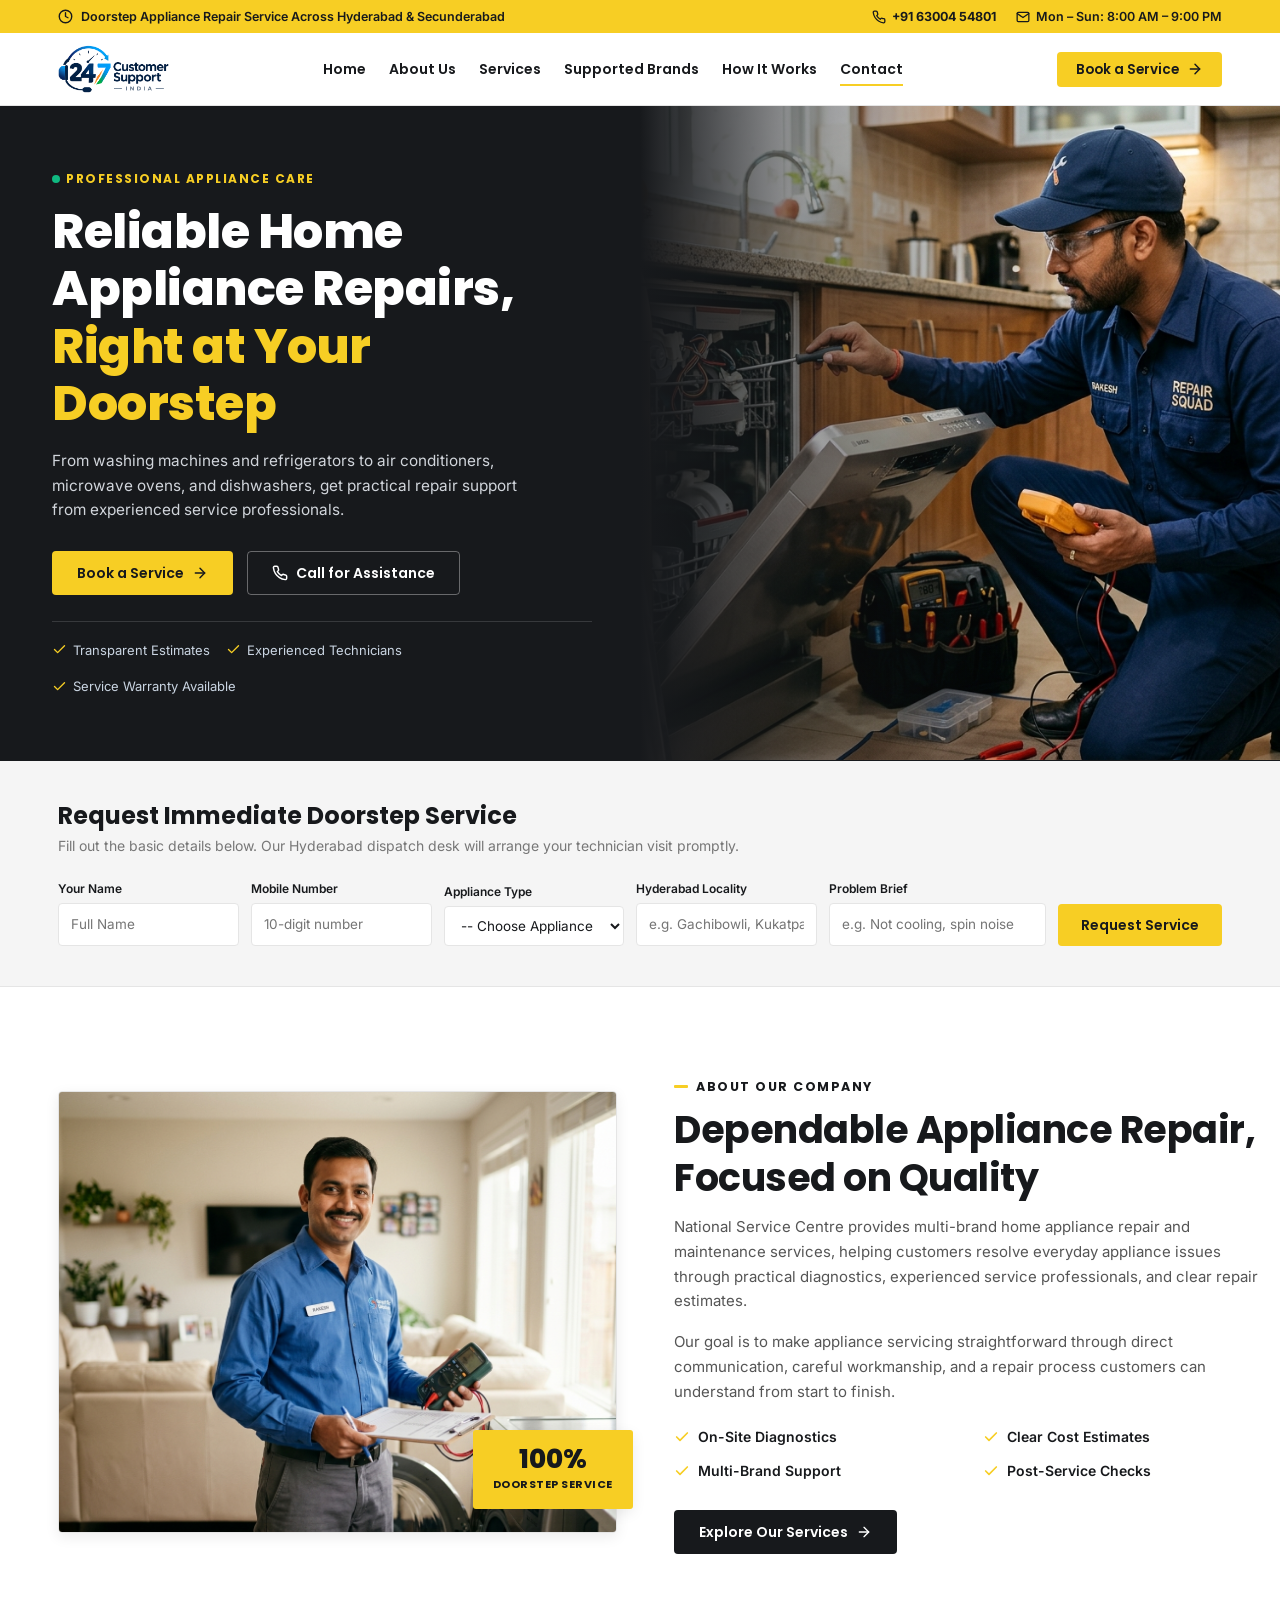
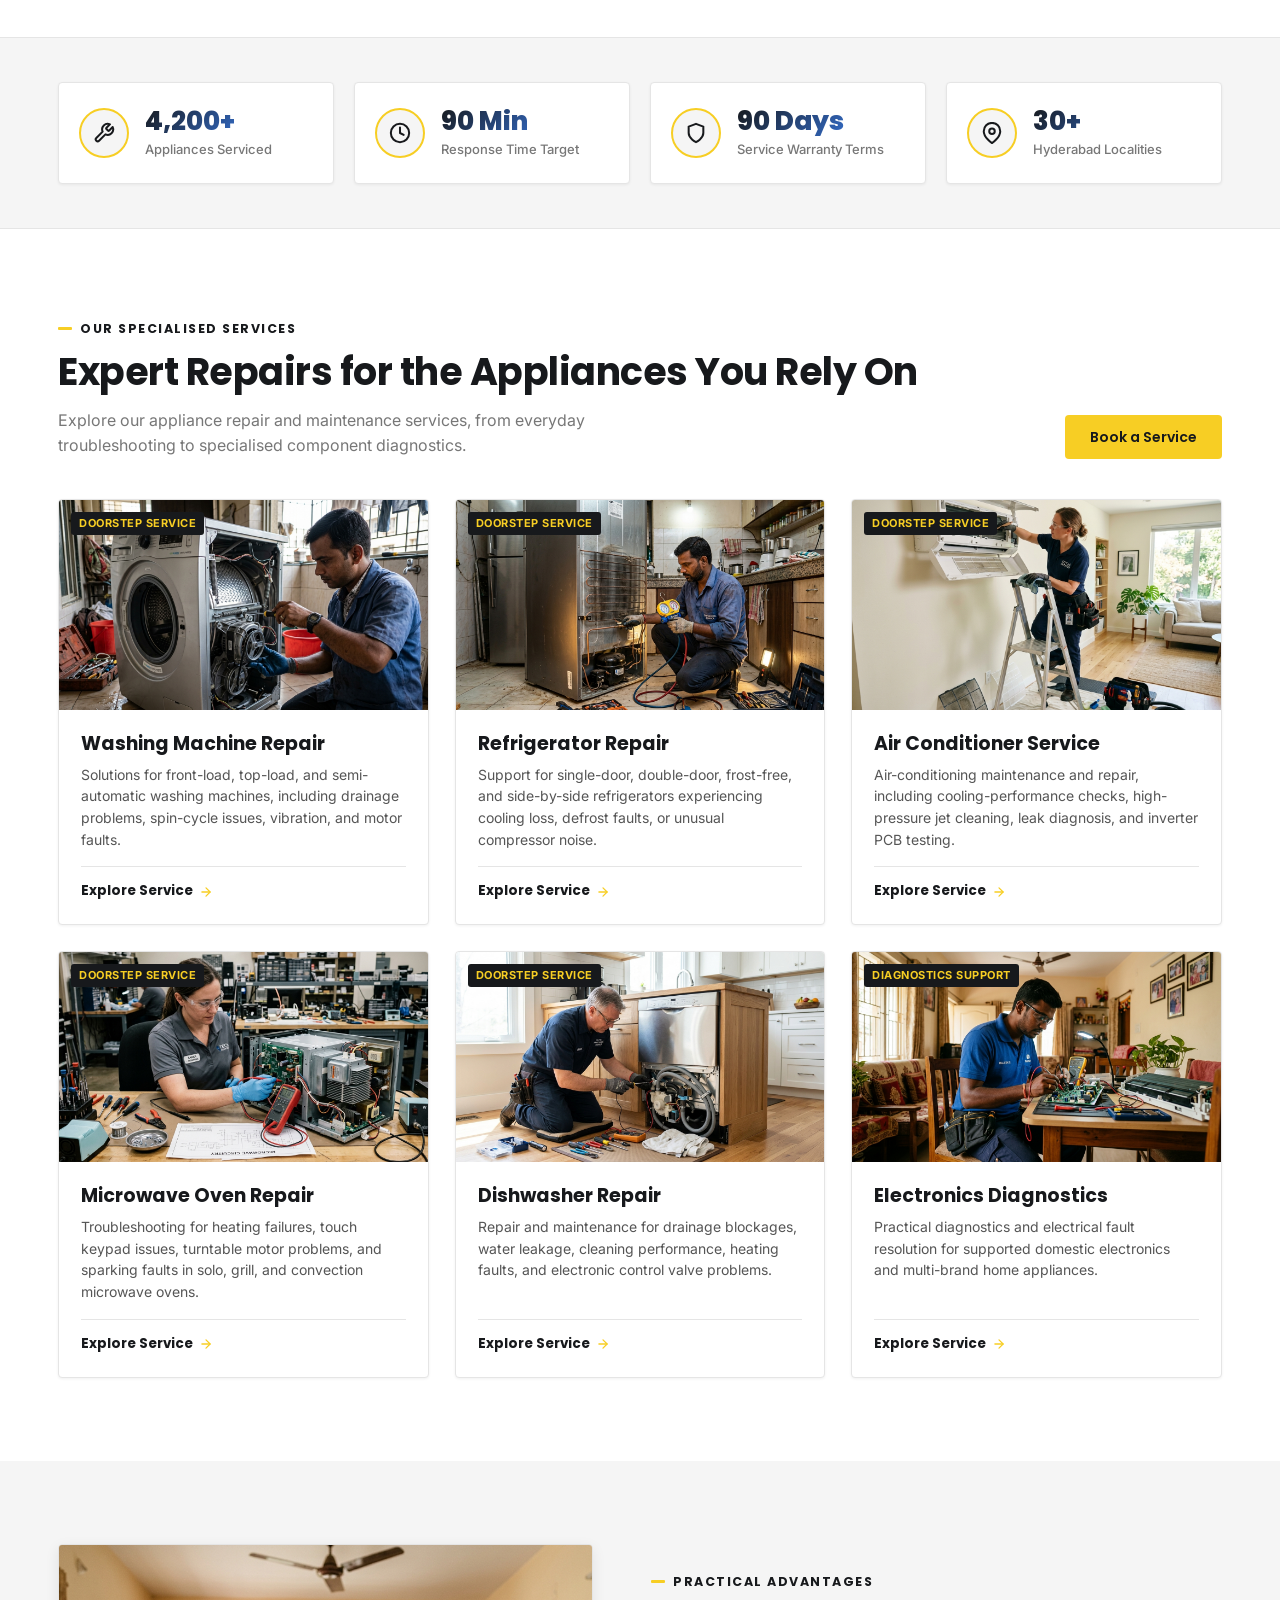
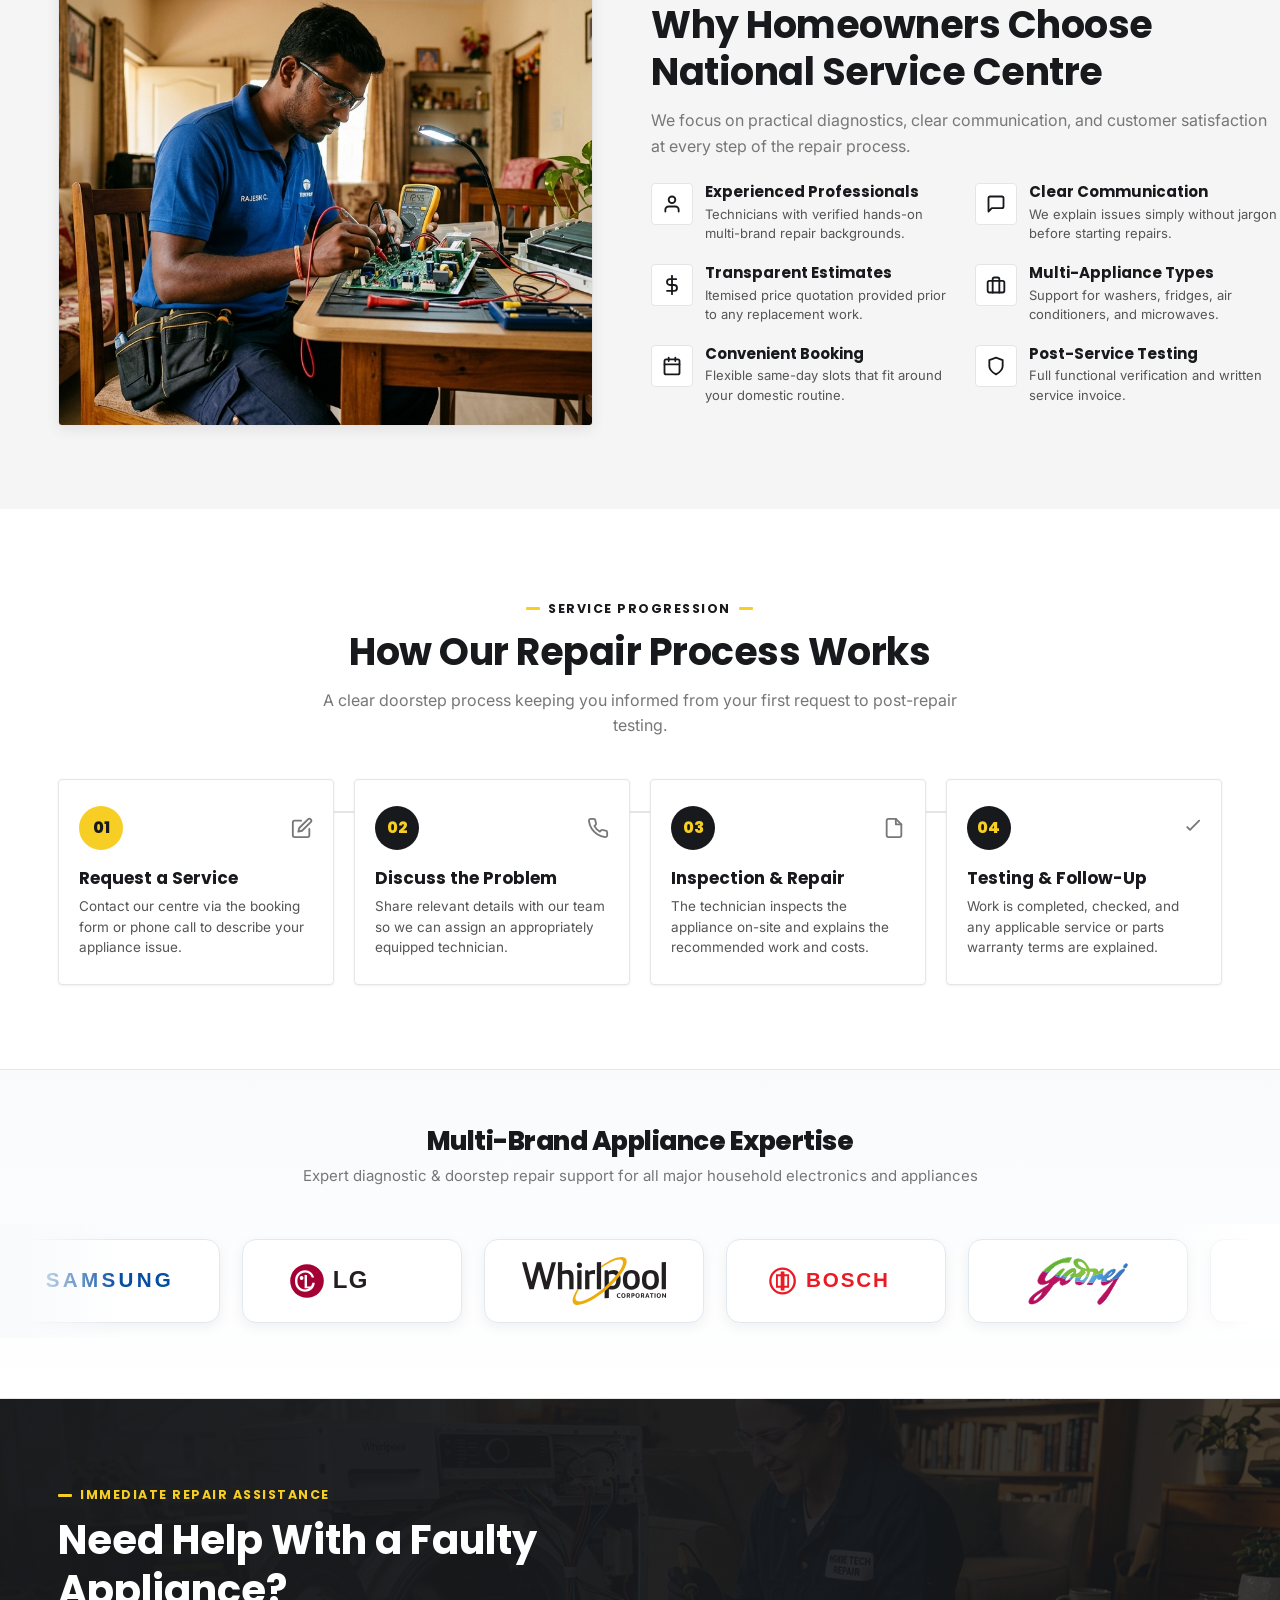
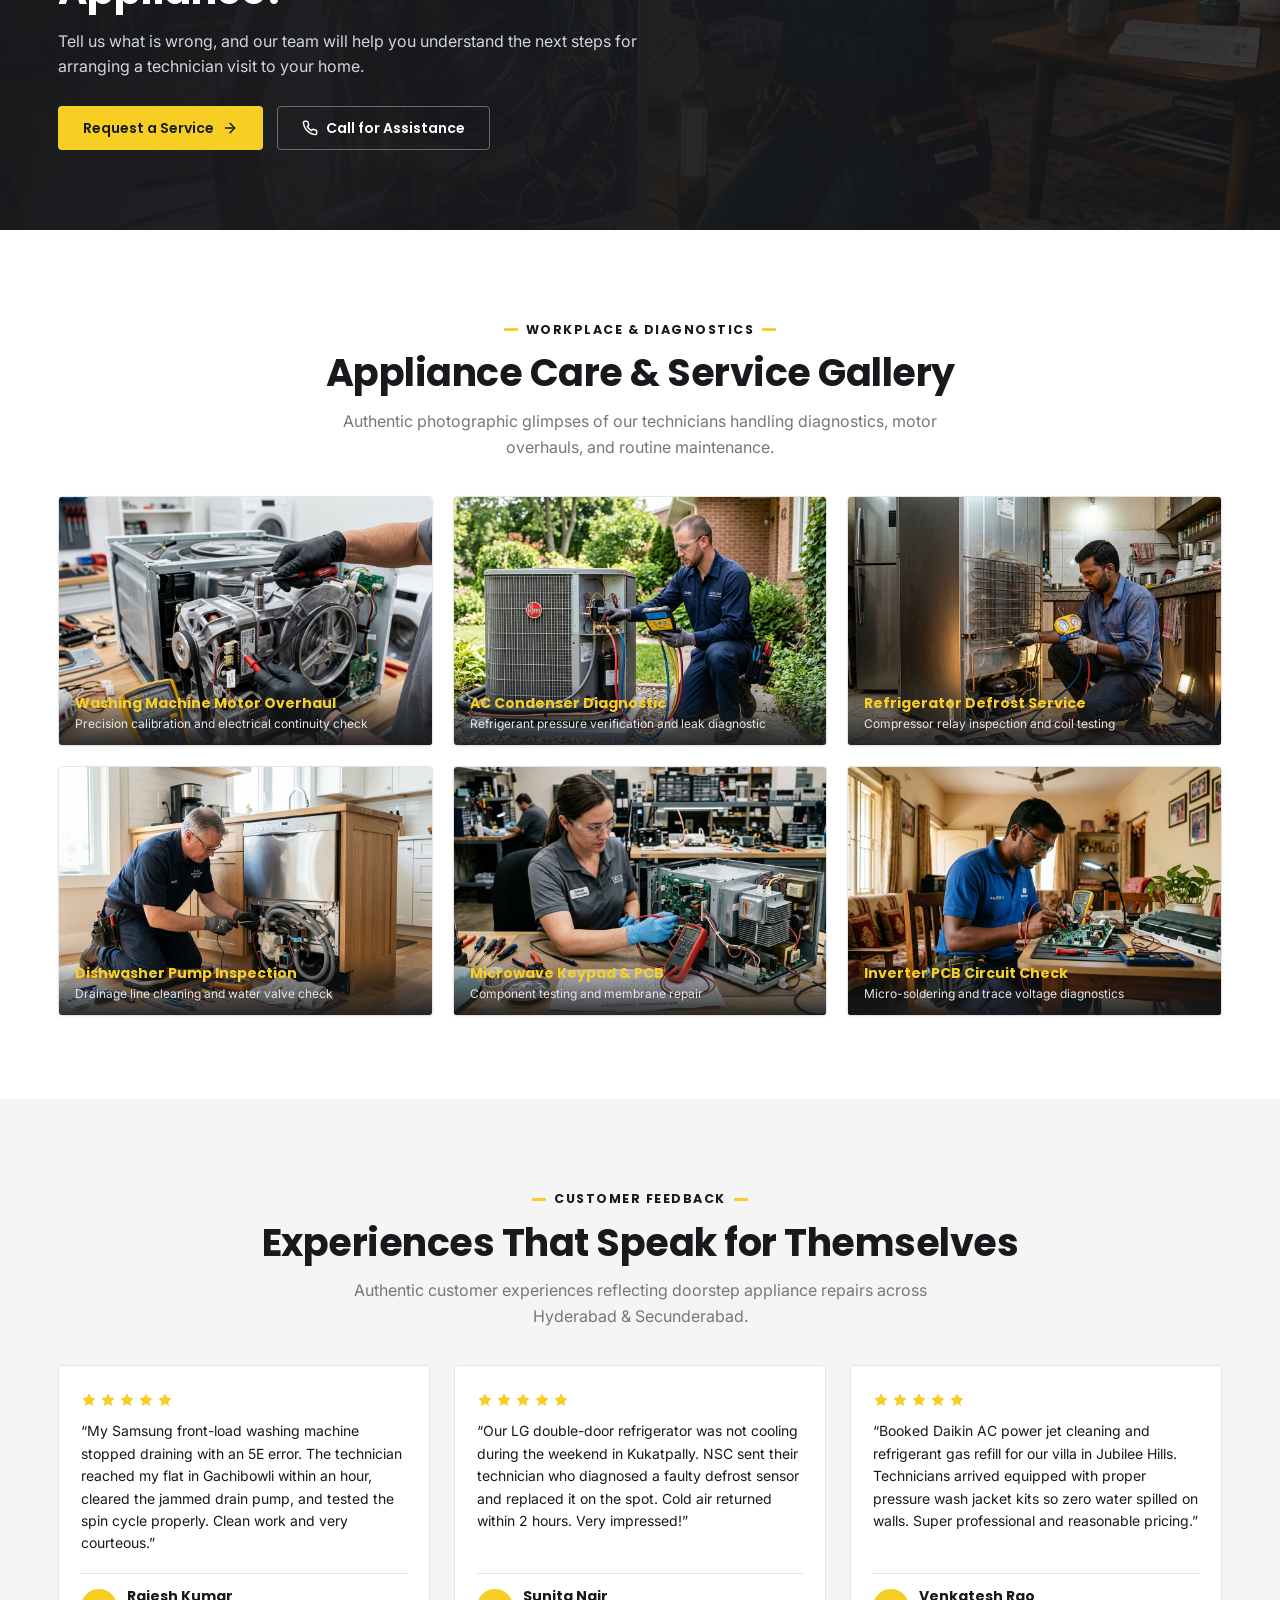
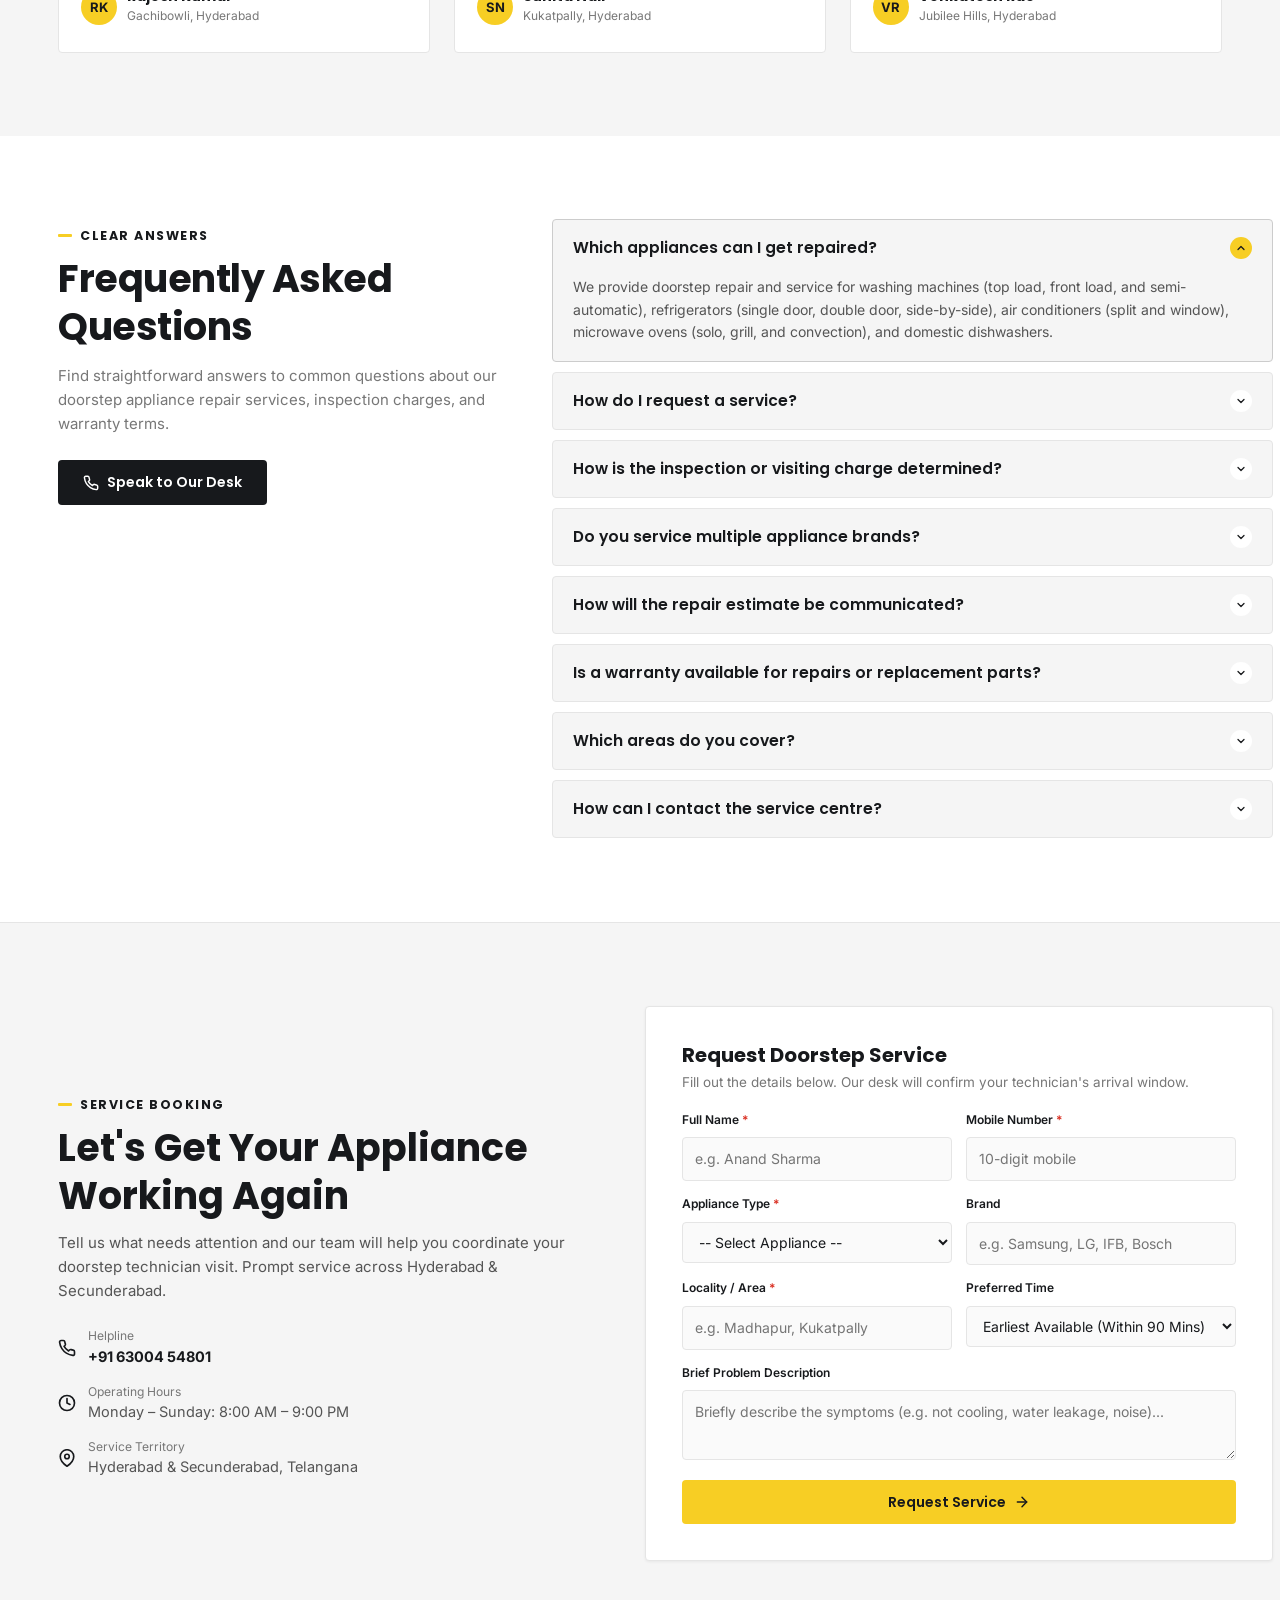
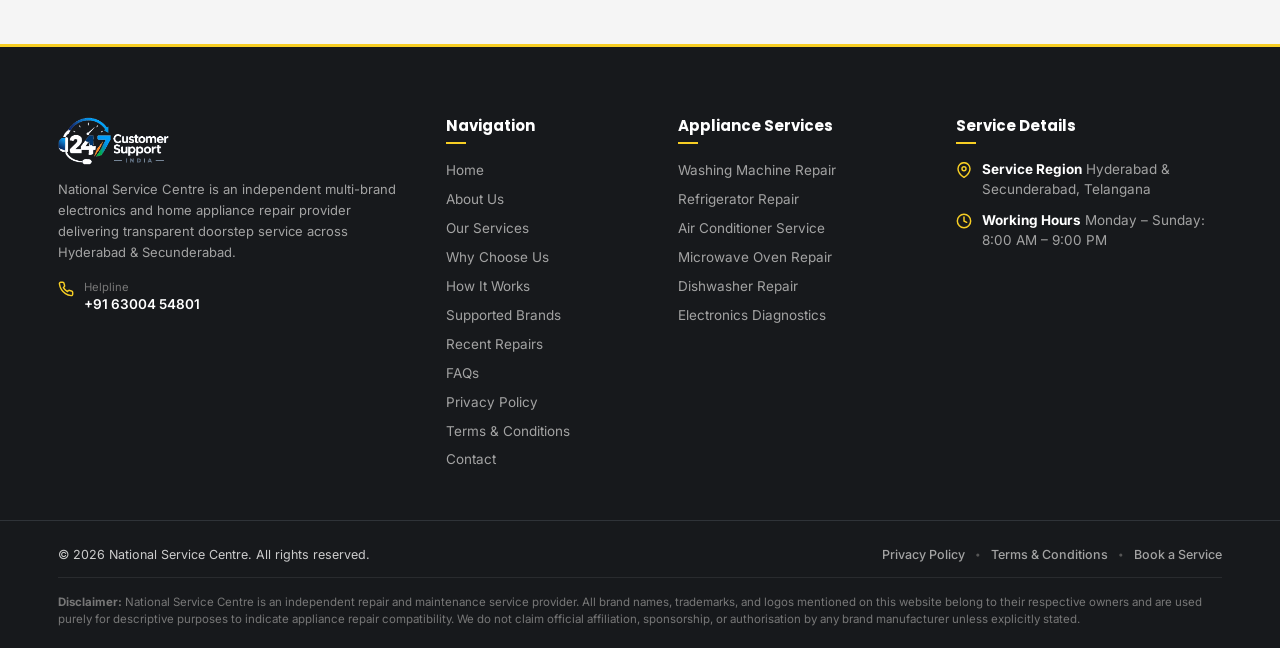
==== index.html @ 3698fc70 "first commit" ====
<!DOCTYPE html>
<html lang="en">

<head>
  <meta charset="UTF-8">
  <meta name="viewport" content="width=device-width, initial-scale=1.0">
  <title>National Service Centre | Multi-Brand Electronics & Appliance Repair Hyderabad</title>

  <!-- SEO Meta Tags -->
  <meta name="description"
    content="National Service Centre delivers dependable multi-brand home appliance repair across Hyderabad & Secunderabad. Expert doorstep service for washing machines, refrigerators, air conditioners, microwaves, and dishwashers.">
  <meta name="keywords"
    content="appliance repair Hyderabad, washing machine service, refrigerator repair, AC service, microwave repair, dishwasher repair, Secunderabad, National Service Centre">
  <meta name="robots" content="index, follow">

  <!-- Open Graph -->
  <meta property="og:type" content="website">
  <meta property="og:title" content="National Service Centre | Multi-Brand Electronics & Appliance Repair">
  <meta property="og:description"
    content="Fast, certified, and transparent home appliance repairs at your doorstep across Hyderabad & Secunderabad.">
  <meta property="og:image" content="assets/hero-appliance-technician.jpg">

  <!-- Google Fonts: Poppins (Headings/Nav) & Inter (Body/Forms) -->
  <link rel="preconnect" href="https://fonts.googleapis.com">
  <link rel="preconnect" href="https://fonts.gstatic.com" crossorigin>
  <link
    href="https://fonts.googleapis.com/css2?family=Inter:wght@400;500;600;700&family=Poppins:wght@500;600;700;800&display=swap"
    rel="stylesheet">

  <!-- Core Design System -->
  <link rel="stylesheet" href="style.css">
  <link rel="icon" type="image/png" href="assets/logo.png">
</head>

<body>

  <!-- Accessible Skip Link -->
  <a href="#booking" class="skip-link">Skip to Booking Form</a>

  <!-- =========================================================================
       SECTION 01 — SLIM YELLOW ANNOUNCEMENT BAR
       ========================================================================= -->
  <aside class="top-announcement-bar" aria-label="Business Announcement">
    <div class="container announcement-inner">
      <div class="announcement-left">
        <svg viewBox="0 0 24 24" fill="none" stroke="currentColor" stroke-width="2.2" stroke-linecap="round"
          stroke-linejoin="round" aria-hidden="true">
          <circle cx="12" cy="12" r="10"></circle>
          <polyline points="12 6 12 12 16 14"></polyline>
        </svg>
        <span>Doorstep Appliance Repair Service Across Hyderabad &amp; Secunderabad</span>
      </div>
      <div class="announcement-right">
        <div class="announcement-contact-item">
          <svg viewBox="0 0 24 24" fill="none" stroke="currentColor" stroke-width="2.2" stroke-linecap="round"
            stroke-linejoin="round" aria-hidden="true">
            <path
              d="M22 16.92v3a2 2 0 0 1-2.18 2 19.79 19.79 0 0 1-8.63-3.07 19.5 19.5 0 0 1-6-6 19.79 19.79 0 0 1-3.07-8.67A2 2 0 0 1 4.11 2h3a2 2 0 0 1 2 1.72 12.84 12.84 0 0 0 .7 2.81 2 2 0 0 1-.45 2.11L8.09 9.91a16 16 0 0 0 6 6l1.27-1.27a2 2 0 0 1 2.11-.45 12.84 12.84 0 0 0 2.81.7A2 2 0 0 1 22 16.92z">
            </path>
          </svg>
          <a href="tel:+916300454801">+91 63004 54801</a>
        </div>
        <div class="announcement-contact-item announcement-email">
          <svg viewBox="0 0 24 24" fill="none" stroke="currentColor" stroke-width="2.2" stroke-linecap="round"
            stroke-linejoin="round" aria-hidden="true">
            <path d="M4 4h16c1.1 0 2 .9 2 2v12c0 1.1-.9 2-2 2H4c-1.1 0-2-.9-2-2V6c0-1.1.9-2 2-2z"></path>
            <polyline points="22,6 12,13 2,6"></polyline>
          </svg>
          <span>Mon – Sun: 8:00 AM – 9:00 PM</span>
        </div>
      </div>
    </div>
  </aside>

  <!-- =========================================================================
       SECTION 02 — MAIN NAVIGATION HEADER
       ========================================================================= -->
  <header class="main-nav-header" id="mainNavHeader">
    <div class="container nav-container">
      <a href="#" class="brand-logo-link" aria-label="National Service Centre Home">
        <img src="assets/logo.png" alt="24/7 Customer Support India - National Service Centre" class="brand-logo-img"
          width="180" height="48">
      </a>

      <!-- Desktop Navigation Menu -->
      <nav class="nav-desktop-menu" aria-label="Main Navigation">
        <a href="#" class="nav-link active">Home</a>
        <a href="#about" class="nav-link">About Us</a>
        <a href="#services" class="nav-link">Services</a>
        <a href="#brands" class="nav-link">Supported Brands</a>
        <a href="#how-it-works" class="nav-link">How It Works</a>
        <a href="#contact" class="nav-link">Contact</a>
      </nav>

      <div class="nav-cta-wrap">
        <a href="#booking" class="btn btn-yellow btn-sm">
          <span>Book a Service</span>
          <svg viewBox="0 0 24 24" fill="none" stroke="currentColor" stroke-width="2.2" stroke-linecap="round"
            stroke-linejoin="round" aria-hidden="true">
            <line x1="5" y1="12" x2="19" y2="12"></line>
            <polyline points="12 5 19 12 12 19"></polyline>
          </svg>
        </a>

        <!-- Mobile Toggle Button -->
        <button class="mobile-toggle-btn" id="mobileToggleBtn" aria-label="Toggle Navigation Menu" aria-expanded="false"
          aria-controls="mobileDrawer">
          <span></span>
          <span></span>
          <span></span>
        </button>
      </div>
    </div>

    <!-- Mobile Drawer Menu -->
    <div class="mobile-drawer" id="mobileDrawer">
      <div class="mobile-drawer-links">
        <a href="#">Home</a>
        <a href="#about">About Us</a>
        <a href="#services">Services</a>
        <a href="#why-us">Why Choose Us</a>
        <a href="#how-it-works">How It Works</a>
        <a href="#brands">Supported Brands</a>
        <a href="#gallery">Recent Repairs</a>
        <a href="#testimonials">Reviews</a>
        <a href="#faq">FAQs</a>
        <a href="#contact">Contact</a>
      </div>
      <div class="mobile-drawer-contact">
        <a href="#booking" class="btn btn-yellow btn-block">Book a Service</a>
        <a href="tel:+916300454801" class="btn btn-charcoal btn-block">
          <svg viewBox="0 0 24 24" fill="none" stroke="currentColor" stroke-width="2.2" stroke-linecap="round"
            stroke-linejoin="round" aria-hidden="true">
            <path
              d="M22 16.92v3a2 2 0 0 1-2.18 2 19.79 19.79 0 0 1-8.63-3.07 19.5 19.5 0 0 1-6-6 19.79 19.79 0 0 1-3.07-8.67A2 2 0 0 1 4.11 2h3a2 2 0 0 1 2 1.72 12.84 12.84 0 0 0 .7 2.81 2 2 0 0 1-.45 2.11L8.09 9.91a16 16 0 0 0 6 6l1.27-1.27a2 2 0 0 1 2.11-.45 12.84 12.84 0 0 0 2.81.7A2 2 0 0 1 22 16.92z">
            </path>
          </svg>
          <span>Call +91 63004 54801</span>
        </a>
      </div>
    </div>
  </header>

  <main>
    <!-- =========================================================================
         SECTION 03 — HERO SECTION (AMPVEX ASYMMETRICAL CHARCOAL/IMAGE COMPOSITION)
         ========================================================================= -->
    <section class="ampvex-hero-section" aria-label="Hero Introduction">
      <div class="hero-full-wrap">
        <div class="hero-content-col reveal-from-left">
          <span class="hero-eyebrow badge-live-pulse">Professional Appliance Care</span>
          <h1 class="hero-headline">
            Reliable Home Appliance Repairs, <br>
            <span class="text-highlight-yellow">Right at Your Doorstep</span>
          </h1>
          <p class="hero-description">
            From washing machines and refrigerators to air conditioners, microwave ovens, and dishwashers, get practical
            repair support from experienced service professionals.
          </p>
          <div class="hero-actions">
            <a href="#booking" class="btn btn-yellow">
              <span>Book a Service</span>
              <svg viewBox="0 0 24 24" fill="none" stroke="currentColor" stroke-width="2.2" stroke-linecap="round"
                stroke-linejoin="round" aria-hidden="true">
                <line x1="5" y1="12" x2="19" y2="12"></line>
                <polyline points="12 5 19 12 12 19"></polyline>
              </svg>
            </a>
            <a href="tel:+916300454801" class="btn btn-outline-white">
              <svg viewBox="0 0 24 24" fill="none" stroke="currentColor" stroke-width="2.2" stroke-linecap="round"
                stroke-linejoin="round" aria-hidden="true">
                <path
                  d="M22 16.92v3a2 2 0 0 1-2.18 2 19.79 19.79 0 0 1-8.63-3.07 19.5 19.5 0 0 1-6-6 19.79 19.79 0 0 1-3.07-8.67A2 2 0 0 1 4.11 2h3a2 2 0 0 1 2 1.72 12.84 12.84 0 0 0 .7 2.81 2 2 0 0 1-.45 2.11L8.09 9.91a16 16 0 0 0 6 6l1.27-1.27a2 2 0 0 1 2.11-.45 12.84 12.84 0 0 0 2.81.7A2 2 0 0 1 22 16.92z">
                </path>
              </svg>
              <span>Call for Assistance</span>
            </a>
          </div>
          <div class="hero-trust-indicators">
            <div class="hero-trust-item">
              <svg viewBox="0 0 24 24" fill="none" stroke="currentColor" stroke-width="2.2" stroke-linecap="round"
                stroke-linejoin="round" aria-hidden="true">
                <polyline points="20 6 9 17 4 12"></polyline>
              </svg>
              <span>Transparent Estimates</span>
            </div>
            <div class="hero-trust-item">
              <svg viewBox="0 0 24 24" fill="none" stroke="currentColor" stroke-width="2.2" stroke-linecap="round"
                stroke-linejoin="round" aria-hidden="true">
                <polyline points="20 6 9 17 4 12"></polyline>
              </svg>
              <span>Experienced Technicians</span>
            </div>
            <div class="hero-trust-item">
              <svg viewBox="0 0 24 24" fill="none" stroke="currentColor" stroke-width="2.2" stroke-linecap="round"
                stroke-linejoin="round" aria-hidden="true">
                <polyline points="20 6 9 17 4 12"></polyline>
              </svg>
              <span>Service Warranty Available</span>
            </div>
          </div>
        </div>

        <div class="hero-image-col reveal-from-right">
          <img src="assets/hero-appliance-technician.jpg"
            alt="Technician inspecting home appliance with electronic multimeter and tools" width="800" height="500"
            fetchpriority="high">
        </div>
      </div>
    </section>

    <!-- =========================================================================
         SECTION 04 — IMMEDIATE SERVICE REQUEST SECTION (LIGHT-GREY FORM)
         ========================================================================= -->
    <section class="quick-request-section" aria-label="Quick Service Request">
      <div class="container">
        <div class="quick-request-header">
          <h2>Request Immediate Doorstep Service</h2>
          <p>Fill out the basic details below. Our Hyderabad dispatch desk will arrange your technician visit promptly.
          </p>
        </div>

        <form class="quick-request-form" id="quickEnquiryForm">
          <div class="form-group-compact">
            <label for="quickName">Your Name</label>
            <input type="text" id="quickName" class="form-control-compact" placeholder="Full Name" required>
          </div>

          <div class="form-group-compact">
            <label for="quickPhone">Mobile Number</label>
            <input type="tel" id="quickPhone" class="form-control-compact" placeholder="10-digit number" maxlength="10"
              required>
          </div>

          <div class="form-group-compact">
            <label for="quickAppliance">Appliance Type</label>
            <select id="quickAppliance" class="form-control-compact" required>
              <option value="">-- Choose Appliance --</option>
              <option value="Washing Machine">Washing Machine</option>
              <option value="Refrigerator">Refrigerator</option>
              <option value="Air Conditioner">Air Conditioner</option>
              <option value="Microwave Oven">Microwave Oven</option>
              <option value="Dishwasher">Dishwasher</option>
            </select>
          </div>

          <div class="form-group-compact">
            <label for="quickLocation">Hyderabad Locality</label>
            <input type="text" id="quickLocation" class="form-control-compact" placeholder="e.g. Gachibowli, Kukatpally"
              required>
          </div>

          <div class="form-group-compact">
            <label for="quickProblem">Problem Brief</label>
            <input type="text" id="quickProblem" class="form-control-compact"
              placeholder="e.g. Not cooling, spin noise">
          </div>

          <button type="submit" class="btn btn-yellow quick-submit-btn">
            <span>Request Service</span>
          </button>
        </form>
      </div>
    </section>

    <!-- =========================================================================
         SECTION 05 — ABOUT THE COMPANY (2-COLUMN IMAGE & CONTENT)
         ========================================================================= -->
    <section class="section-pad about-section" id="about" aria-labelledby="aboutHeading">
      <div class="container about-grid">
        <div class="about-image-col">
          <div class="about-img-frame">
            <img src="assets/about-technician.jpg"
              alt="National Service Centre technician with testing clipboard and equipment" width="600" height="440"
              loading="lazy">
          </div>
          <div class="about-experience-badge">
            <div class="about-badge-val">100%</div>
            <div class="about-badge-text">Doorstep Service</div>
          </div>
        </div>

        <div class="about-content-col">
          <span class="section-eyebrow">About Our Company</span>
          <h2 class="section-title" id="aboutHeading">Dependable Appliance Repair, Focused on Quality</h2>
          <p>
            National Service Centre provides multi-brand home appliance repair and maintenance services, helping
            customers resolve everyday appliance issues through practical diagnostics, experienced service
            professionals, and clear repair estimates.
          </p>
          <p>
            Our goal is to make appliance servicing straightforward through direct communication, careful workmanship,
            and a repair process customers can understand from start to finish.
          </p>

          <div class="about-benefits-list">
            <div class="about-benefit-item">
              <svg viewBox="0 0 24 24" fill="none" stroke="currentColor" stroke-width="2.5" stroke-linecap="round"
                stroke-linejoin="round" aria-hidden="true">
                <polyline points="20 6 9 17 4 12"></polyline>
              </svg>
              <span>On-Site Diagnostics</span>
            </div>
            <div class="about-benefit-item">
              <svg viewBox="0 0 24 24" fill="none" stroke="currentColor" stroke-width="2.5" stroke-linecap="round"
                stroke-linejoin="round" aria-hidden="true">
                <polyline points="20 6 9 17 4 12"></polyline>
              </svg>
              <span>Clear Cost Estimates</span>
            </div>
            <div class="about-benefit-item">
              <svg viewBox="0 0 24 24" fill="none" stroke="currentColor" stroke-width="2.5" stroke-linecap="round"
                stroke-linejoin="round" aria-hidden="true">
                <polyline points="20 6 9 17 4 12"></polyline>
              </svg>
              <span>Multi-Brand Support</span>
            </div>
            <div class="about-benefit-item">
              <svg viewBox="0 0 24 24" fill="none" stroke="currentColor" stroke-width="2.5" stroke-linecap="round"
                stroke-linejoin="round" aria-hidden="true">
                <polyline points="20 6 9 17 4 12"></polyline>
              </svg>
              <span>Post-Service Checks</span>
            </div>
          </div>

          <a href="#services" class="btn btn-charcoal">
            <span>Explore Our Services</span>
            <svg viewBox="0 0 24 24" fill="none" stroke="currentColor" stroke-width="2" stroke-linecap="round"
              stroke-linejoin="round" aria-hidden="true">
              <line x1="5" y1="12" x2="19" y2="12"></line>
              <polyline points="12 5 19 12 12 19"></polyline>
            </svg>
          </a>
        </div>
      </div>
    </section>

    <!-- =========================================================================
         SECTION 06 — TRUST STATISTICS STRIP (AMPVEX 4-CARD LAYOUT)
         ========================================================================= -->
    <section class="stats-section" aria-label="Trust Statistics">
      <div class="container">
        <div class="stats-grid reveal-stagger">
          <div class="stat-card">
            <div class="stat-icon-wrap">
              <svg viewBox="0 0 24 24" fill="none" stroke="currentColor" stroke-width="2.2" stroke-linecap="round"
                stroke-linejoin="round" aria-hidden="true">
                <path
                  d="M14.7 6.3a1 1 0 0 0 0 1.4l1.6 1.6a1 1 0 0 0 1.4 0l3.77-3.77a6 6 0 0 1-7.94 7.94l-6.91 6.91a2.12 2.12 0 0 1-3-3l6.91-6.91a6 6 0 0 1 7.94-7.94l-3.76 3.76z">
                </path>
              </svg>
            </div>
            <div class="stat-info-wrap">
              <span class="stat-number">4,200+</span>
              <span class="stat-label">Appliances Serviced</span>
            </div>
          </div>

          <div class="stat-card">
            <div class="stat-icon-wrap">
              <svg viewBox="0 0 24 24" fill="none" stroke="currentColor" stroke-width="2.2" stroke-linecap="round"
                stroke-linejoin="round" aria-hidden="true">
                <circle cx="12" cy="12" r="10"></circle>
                <polyline points="12 6 12 12 16 14"></polyline>
              </svg>
            </div>
            <div class="stat-info-wrap">
              <span class="stat-number">90 Min</span>
              <span class="stat-label">Response Time Target</span>
            </div>
          </div>

          <div class="stat-card">
            <div class="stat-icon-wrap">
              <svg viewBox="0 0 24 24" fill="none" stroke="currentColor" stroke-width="2.2" stroke-linecap="round"
                stroke-linejoin="round" aria-hidden="true">
                <path d="M12 22s8-4 8-10V5l-8-3-8 3v7c0 6 8 10 8 10z"></path>
              </svg>
            </div>
            <div class="stat-info-wrap">
              <span class="stat-number">90 Days</span>
              <span class="stat-label">Service Warranty Terms</span>
            </div>
          </div>

          <div class="stat-card">
            <div class="stat-icon-wrap">
              <svg viewBox="0 0 24 24" fill="none" stroke="currentColor" stroke-width="2.2" stroke-linecap="round"
                stroke-linejoin="round" aria-hidden="true">
                <path d="M21 10c0 7-9 13-9 13s-9-6-9-13a9 9 0 0 1 18 0z"></path>
                <circle cx="12" cy="10" r="3"></circle>
              </svg>
            </div>
            <div class="stat-info-wrap">
              <span class="stat-number">30+</span>
              <span class="stat-label">Hyderabad Localities</span>
            </div>
          </div>
        </div>
      </div>
    </section>

    <!-- =========================================================================
         SECTION 07 — OUR SERVICES (PRIMARY 3-COLUMN APPLIANCE GRID)
         ========================================================================= -->
    <section class="section-pad services-section" id="services" aria-labelledby="servicesHeading">
      <div class="container">
        <div class="services-top-bar">
          <div>
            <span class="section-eyebrow">Our Specialised Services</span>
            <h2 class="section-title" id="servicesHeading">Expert Repairs for the Appliances You Rely On</h2>
            <p class="section-subtitle">
              Explore our appliance repair and maintenance services, from everyday troubleshooting to specialised
              component diagnostics.
            </p>
          </div>
          <div>
            <a href="#booking" class="btn btn-yellow">Book a Service</a>
          </div>
        </div>

        <div class="services-grid reveal-stagger">
          <!-- Service 1: Washing Machine -->
          <article class="service-card">
            <div class="service-card-media">
              <img src="assets/washing-machine-repair.jpg"
                alt="Technician repairing front load washing machine motor drum" width="400" height="210"
                loading="lazy">
              <span class="service-card-tag">Doorstep Service</span>
            </div>
            <div class="service-card-body">
              <h3 class="service-card-title">Washing Machine Repair</h3>
              <p class="service-card-desc">
                Solutions for front-load, top-load, and semi-automatic washing machines, including drainage problems,
                spin-cycle issues, vibration, and motor faults.
              </p>
              <div class="service-card-footer">
                <a href="#booking" class="service-action-link" data-appliance="Washing Machine">
                  <span>Explore Service</span>
                  <svg viewBox="0 0 24 24" fill="none" stroke="currentColor" stroke-width="2.2" stroke-linecap="round"
                    stroke-linejoin="round" aria-hidden="true">
                    <line x1="5" y1="12" x2="19" y2="12"></line>
                    <polyline points="12 5 19 12 12 19"></polyline>
                  </svg>
                </a>
              </div>
            </div>
          </article>

          <!-- Service 2: Refrigerator -->
          <article class="service-card">
            <div class="service-card-media">
              <img src="assets/refrigerator-repair.jpg"
                alt="Technician diagnosing refrigerator compressor and gas lines" width="400" height="210"
                loading="lazy">
              <span class="service-card-tag">Doorstep Service</span>
            </div>
            <div class="service-card-body">
              <h3 class="service-card-title">Refrigerator Repair</h3>
              <p class="service-card-desc">
                Support for single-door, double-door, frost-free, and side-by-side refrigerators experiencing cooling
                loss, defrost faults, or unusual compressor noise.
              </p>
              <div class="service-card-footer">
                <a href="#booking" class="service-action-link" data-appliance="Refrigerator">
                  <span>Explore Service</span>
                  <svg viewBox="0 0 24 24" fill="none" stroke="currentColor" stroke-width="2.2" stroke-linecap="round"
                    stroke-linejoin="round" aria-hidden="true">
                    <line x1="5" y1="12" x2="19" y2="12"></line>
                    <polyline points="12 5 19 12 12 19"></polyline>
                  </svg>
                </a>
              </div>
            </div>
          </article>

          <!-- Service 3: Air Conditioner -->
          <article class="service-card">
            <div class="service-card-media">
              <img src="assets/about-ac-repair.jpg" alt="Air conditioner servicing and deep jet cleaning" width="400"
                height="210" loading="lazy">
              <span class="service-card-tag">Doorstep Service</span>
            </div>
            <div class="service-card-body">
              <h3 class="service-card-title">Air Conditioner Service</h3>
              <p class="service-card-desc">
                Air-conditioning maintenance and repair, including cooling-performance checks, high-pressure jet
                cleaning, leak diagnosis, and inverter PCB testing.
              </p>
              <div class="service-card-footer">
                <a href="#booking" class="service-action-link" data-appliance="Air Conditioner">
                  <span>Explore Service</span>
                  <svg viewBox="0 0 24 24" fill="none" stroke="currentColor" stroke-width="2.2" stroke-linecap="round"
                    stroke-linejoin="round" aria-hidden="true">
                    <line x1="5" y1="12" x2="19" y2="12"></line>
                    <polyline points="12 5 19 12 12 19"></polyline>
                  </svg>
                </a>
              </div>
            </div>
          </article>

          <!-- Service 4: Microwave Oven -->
          <article class="service-card">
            <div class="service-card-media">
              <img src="assets/microwave-repair.jpg" alt="Technician troubleshooting microwave magnetron and circuit"
                width="400" height="210" loading="lazy">
              <span class="service-card-tag">Doorstep Service</span>
            </div>
            <div class="service-card-body">
              <h3 class="service-card-title">Microwave Oven Repair</h3>
              <p class="service-card-desc">
                Troubleshooting for heating failures, touch keypad issues, turntable motor problems, and sparking faults
                in solo, grill, and convection microwave ovens.
              </p>
              <div class="service-card-footer">
                <a href="#booking" class="service-action-link" data-appliance="Microwave Oven">
                  <span>Explore Service</span>
                  <svg viewBox="0 0 24 24" fill="none" stroke="currentColor" stroke-width="2.2" stroke-linecap="round"
                    stroke-linejoin="round" aria-hidden="true">
                    <line x1="5" y1="12" x2="19" y2="12"></line>
                    <polyline points="12 5 19 12 12 19"></polyline>
                  </svg>
                </a>
              </div>
            </div>
          </article>

          <!-- Service 5: Dishwasher -->
          <article class="service-card">
            <div class="service-card-media">
              <img src="assets/dishwasher-repair.jpg" alt="Technician fixing dishwasher pump and drainage lines"
                width="400" height="210" loading="lazy">
              <span class="service-card-tag">Doorstep Service</span>
            </div>
            <div class="service-card-body">
              <h3 class="service-card-title">Dishwasher Repair</h3>
              <p class="service-card-desc">
                Repair and maintenance for drainage blockages, water leakage, cleaning performance, heating faults, and
                electronic control valve problems.
              </p>
              <div class="service-card-footer">
                <a href="#booking" class="service-action-link" data-appliance="Dishwasher">
                  <span>Explore Service</span>
                  <svg viewBox="0 0 24 24" fill="none" stroke="currentColor" stroke-width="2.2" stroke-linecap="round"
                    stroke-linejoin="round" aria-hidden="true">
                    <line x1="5" y1="12" x2="19" y2="12"></line>
                    <polyline points="12 5 19 12 12 19"></polyline>
                  </svg>
                </a>
              </div>
            </div>
          </article>

          <!-- Service 6: Electronics & Appliance Diagnostics -->
          <article class="service-card">
            <div class="service-card-media">
              <img src="assets/service-technician-diagnostics.jpg"
                alt="Technician diagnosing circuit board with precision digital meter" width="400" height="210"
                loading="lazy">
              <span class="service-card-tag">Diagnostics Support</span>
            </div>
            <div class="service-card-body">
              <h3 class="service-card-title">Electronics Diagnostics</h3>
              <p class="service-card-desc">
                Practical diagnostics and electrical fault resolution for supported domestic electronics and multi-brand
                home appliances.
              </p>
              <div class="service-card-footer">
                <a href="#booking" class="service-action-link" data-appliance="Other Supported Appliance">
                  <span>Explore Service</span>
                  <svg viewBox="0 0 24 24" fill="none" stroke="currentColor" stroke-width="2.2" stroke-linecap="round"
                    stroke-linejoin="round" aria-hidden="true">
                    <line x1="5" y1="12" x2="19" y2="12"></line>
                    <polyline points="12 5 19 12 12 19"></polyline>
                  </svg>
                </a>
              </div>
            </div>
          </article>
        </div>
      </div>
    </section>

    <!-- =========================================================================
         SECTION 08 — WHY CHOOSE US (SPLIT PHOTOGRAPHIC & FEATURE LIST)
         ========================================================================= -->
    <section class="section-pad why-section" id="why-us" aria-labelledby="whyHeading">
      <div class="container why-grid">
        <div class="why-image-col">
          <img src="assets/service-technician-diagnostics.jpg" alt="Experienced technician checking electronics board"
            width="600" height="480" loading="lazy">
        </div>

        <div class="why-content-col">
          <span class="section-eyebrow">Practical Advantages</span>
          <h2 class="section-title" id="whyHeading">Why Homeowners Choose National Service Centre</h2>
          <p class="section-subtitle">
            We focus on practical diagnostics, clear communication, and customer satisfaction at every step of the
            repair process.
          </p>

          <div class="why-features-grid">
            <div class="why-feature-item">
              <div class="why-icon-box">
                <svg viewBox="0 0 24 24" fill="none" stroke="currentColor" stroke-width="2.2" stroke-linecap="round"
                  stroke-linejoin="round" aria-hidden="true">
                  <path d="M20 21v-2a4 4 0 0 0-4-4H8a4 4 0 0 0-4 4v2"></path>
                  <circle cx="12" cy="7" r="4"></circle>
                </svg>
              </div>
              <div class="why-feature-info">
                <h4>Experienced Professionals</h4>
                <p>Technicians with verified hands-on multi-brand repair backgrounds.</p>
              </div>
            </div>

            <div class="why-feature-item">
              <div class="why-icon-box">
                <svg viewBox="0 0 24 24" fill="none" stroke="currentColor" stroke-width="2.2" stroke-linecap="round"
                  stroke-linejoin="round" aria-hidden="true">
                  <path d="M21 15a2 2 0 0 1-2 2H7l-4 4V5a2 2 0 0 1 2-2h14a2 2 0 0 1 2 2z"></path>
                </svg>
              </div>
              <div class="why-feature-info">
                <h4>Clear Communication</h4>
                <p>We explain issues simply without jargon before starting repairs.</p>
              </div>
            </div>

            <div class="why-feature-item">
              <div class="why-icon-box">
                <svg viewBox="0 0 24 24" fill="none" stroke="currentColor" stroke-width="2.2" stroke-linecap="round"
                  stroke-linejoin="round" aria-hidden="true">
                  <line x1="12" y1="1" x2="12" y2="23"></line>
                  <path d="M17 5H9.5a3.5 3.5 0 0 0 0 7h5a3.5 3.5 0 0 1 0 7H6"></path>
                </svg>
              </div>
              <div class="why-feature-info">
                <h4>Transparent Estimates</h4>
                <p>Itemised price quotation provided prior to any replacement work.</p>
              </div>
            </div>

            <div class="why-feature-item">
              <div class="why-icon-box">
                <svg viewBox="0 0 24 24" fill="none" stroke="currentColor" stroke-width="2.2" stroke-linecap="round"
                  stroke-linejoin="round" aria-hidden="true">
                  <rect x="2" y="7" width="20" height="14" rx="2" ry="2"></rect>
                  <path d="M16 21V5a2 2 0 0 0-2-2h-4a2 2 0 0 0-2 2v16"></path>
                </svg>
              </div>
              <div class="why-feature-info">
                <h4>Multi-Appliance Types</h4>
                <p>Support for washers, fridges, air conditioners, and microwaves.</p>
              </div>
            </div>

            <div class="why-feature-item">
              <div class="why-icon-box">
                <svg viewBox="0 0 24 24" fill="none" stroke="currentColor" stroke-width="2.2" stroke-linecap="round"
                  stroke-linejoin="round" aria-hidden="true">
                  <rect x="3" y="4" width="18" height="18" rx="2" ry="2"></rect>
                  <line x1="16" y1="2" x2="16" y2="6"></line>
                  <line x1="8" y1="2" x2="8" y2="6"></line>
                  <line x1="3" y1="10" x2="21" y2="10"></line>
                </svg>
              </div>
              <div class="why-feature-info">
                <h4>Convenient Booking</h4>
                <p>Flexible same-day slots that fit around your domestic routine.</p>
              </div>
            </div>

            <div class="why-feature-item">
              <div class="why-icon-box">
                <svg viewBox="0 0 24 24" fill="none" stroke="currentColor" stroke-width="2.2" stroke-linecap="round"
                  stroke-linejoin="round" aria-hidden="true">
                  <path d="M12 22s8-4 8-10V5l-8-3-8 3v7c0 6 8 10 8 10z"></path>
                </svg>
              </div>
              <div class="why-feature-info">
                <h4>Post-Service Testing</h4>
                <p>Full functional verification and written service invoice.</p>
              </div>
            </div>
          </div>
        </div>
      </div>
    </section>

    <!-- =========================================================================
         SECTION 09 — SERVICE PROCESS (HORIZONTAL 4-STEP PROGRESSION)
         ========================================================================= -->
    <section class="section-pad process-section" id="how-it-works" aria-labelledby="processHeading">
      <div class="container">
        <div class="text-center process-header reveal-on-scroll">
          <span class="section-eyebrow">Service Progression</span>
          <h2 class="section-title" id="processHeading">How Our Repair Process Works</h2>
          <p class="section-subtitle">
            A clear doorstep process keeping you informed from your first request to post-repair testing.
          </p>
        </div>

        <div class="process-grid reveal-stagger">
          <div class="process-step-card">
            <div class="process-step-top">
              <div class="process-step-num">01</div>
              <div class="process-step-icon">
                <svg viewBox="0 0 24 24" fill="none" stroke="currentColor" stroke-width="2" stroke-linecap="round"
                  stroke-linejoin="round" aria-hidden="true">
                  <path d="M11 4H4a2 2 0 0 0-2 2v14a2 2 0 0 0 2 2h14a2 2 0 0 0 2-2v-7"></path>
                  <path d="M18.5 2.5a2.121 2.121 0 0 1 3 3L12 15l-4 1 1-4 9.5-9.5z"></path>
                </svg>
              </div>
            </div>
            <h3>Request a Service</h3>
            <p>Contact our centre via the booking form or phone call to describe your appliance issue.</p>
          </div>

          <div class="process-step-card">
            <div class="process-step-top">
              <div class="process-step-num">02</div>
              <div class="process-step-icon">
                <svg viewBox="0 0 24 24" fill="none" stroke="currentColor" stroke-width="2" stroke-linecap="round"
                  stroke-linejoin="round" aria-hidden="true">
                  <path
                    d="M22 16.92v3a2 2 0 0 1-2.18 2 19.79 19.79 0 0 1-8.63-3.07 19.5 19.5 0 0 1-6-6 19.79 19.79 0 0 1-3.07-8.67A2 2 0 0 1 4.11 2h3a2 2 0 0 1 2 1.72 12.84 12.84 0 0 0 .7 2.81 2 2 0 0 1-.45 2.11L8.09 9.91a16 16 0 0 0 6 6l1.27-1.27a2 2 0 0 1 2.11-.45 12.84 12.84 0 0 0 2.81.7A2 2 0 0 1 22 16.92z">
                  </path>
                </svg>
              </div>
            </div>
            <h3>Discuss the Problem</h3>
            <p>Share relevant details with our team so we can assign an appropriately equipped technician.</p>
          </div>

          <div class="process-step-card">
            <div class="process-step-top">
              <div class="process-step-num">03</div>
              <div class="process-step-icon">
                <svg viewBox="0 0 24 24" fill="none" stroke="currentColor" stroke-width="2" stroke-linecap="round"
                  stroke-linejoin="round" aria-hidden="true">
                  <path d="M14 2H6a2 2 0 0 0-2 2v16a2 2 0 0 0 2 2h12a2 2 0 0 0 2-2V8z"></path>
                  <polyline points="14 2 14 8 20 8"></polyline>
                </svg>
              </div>
            </div>
            <h3>Inspection &amp; Repair</h3>
            <p>The technician inspects the appliance on-site and explains the recommended work and costs.</p>
          </div>

          <div class="process-step-card">
            <div class="process-step-top">
              <div class="process-step-num">04</div>
              <div class="process-step-icon">
                <svg viewBox="0 0 24 24" fill="none" stroke="currentColor" stroke-width="2" stroke-linecap="round"
                  stroke-linejoin="round" aria-hidden="true">
                  <polyline points="22 11.08V12a10 10 0 1 1-5.93-9.14"></polyline>
                  <polyline points="22 4 12 14.01 9 11.01"></polyline>
                </svg>
              </div>
            </div>
            <h3>Testing &amp; Follow-Up</h3>
            <p>Work is completed, checked, and any applicable service or parts warranty terms are explained.</p>
          </div>
        </div>
      </div>
    </section>

    <!-- =========================================================================
         SECTION 10 — SUPPORTED BRANDS SECTION
         ========================================================================= -->
    <section class="brands-section" id="brands" aria-labelledby="brandsHeading">
      <div class="container">
        <div class="brands-header">

          <h3 id="brandsHeading">Multi-Brand Appliance Expertise</h3>
          <p>Expert diagnostic &amp; doorstep repair support for all major household electronics and appliances</p>
        </div>
      </div>

      <!-- Infinite Left-to-Right Rotating Brand Marquee Carousel -->
      <div class="brands-marquee-wrap" aria-label="Brand Partners Carousel">
        <div class="marquee-fade marquee-fade-left" aria-hidden="true"></div>
        <div class="marquee-fade marquee-fade-right" aria-hidden="true"></div>
        <div class="marquee-track" id="brandsMarqueeTrack">
          <!-- First Set of Logos -->
          <div class="marquee-slide" aria-hidden="false">
            <div class="brand-card" title="Samsung Appliance Care">
              <img src="assets/brands/samsung.svg" alt="Samsung Appliances" class="brand-logo-svg brand-samsung"
                loading="lazy">
              <!-- <span class="brand-name">Samsung</span> -->
            </div>
            <div class="brand-card" title="LG Electronics & Appliances">
              <img src="assets/brands/lg.svg" alt="LG Electronics" class="brand-logo-svg brand-lg" loading="lazy">
              <!-- <span class="brand-name">LG</span> -->
            </div>
            <div class="brand-card" title="Whirlpool Home Appliances">
              <img src="assets/brands/whirlpool.svg" alt="Whirlpool" class="brand-logo-svg brand-whirlpool"
                loading="lazy">
              <!-- <span class="brand-name">Whirlpool</span> -->
            </div>
            <div class="brand-card" title="Bosch Home Appliances">
              <img src="assets/brands/bosch.svg" alt="Bosch" class="brand-logo-svg brand-bosch" loading="lazy">
              <!-- <span class="brand-name">Bosch</span> -->
            </div>
            <div class="brand-card" title="Godrej Appliances">
              <img src="assets/brands/godrej.svg" alt="Godrej" class="brand-logo-svg brand-godrej" loading="lazy">
              <!-- <span class="brand-name">Godrej</span> -->
            </div>
            <div class="brand-card" title="IFB Appliances">
              <img src="assets/brands/ifb.svg" alt="IFB" class="brand-logo-svg brand-ifb" loading="lazy">
              <!-- <span class="brand-name">IFB</span> -->
            </div>
            <div class="brand-card" title="Haier Electronics">
              <img src="assets/brands/haier.svg" alt="Haier" class="brand-logo-svg brand-haier" loading="lazy">
              <!-- <span class="brand-name">Haier</span> -->
            </div>
            <div class="brand-card" title="Panasonic Electronics">
              <img src="assets/brands/panasonic.svg" alt="Panasonic" class="brand-logo-svg brand-panasonic"
                loading="lazy">
              <!-- <span class="brand-name">Panasonic</span> -->
            </div>
            <div class="brand-card" title="Voltas Air Conditioning">
              <img src="assets/brands/voltas.svg" alt="Voltas" class="brand-logo-svg brand-voltas" loading="lazy">
              <!-- <span class="brand-name">Voltas</span> -->
            </div>
            <div class="brand-card" title="Daikin Air Conditioning">
              <img src="assets/brands/daikin.svg" alt="Daikin" class="brand-logo-svg brand-daikin" loading="lazy">
              <!-- <span class="brand-name">Daikin</span> -->
            </div>
            <div class="brand-card" title="Blue Star Air Conditioning">
              <img src="assets/brands/bluestar.svg" alt="Blue Star" class="brand-logo-svg brand-bluestar"
                loading="lazy">
              <!-- <span class="brand-name">Blue Star</span> -->
            </div>
            <div class="brand-card" title="Hitachi Appliances">
              <img src="assets/brands/hitachi.svg" alt="Hitachi" class="brand-logo-svg brand-hitachi" loading="lazy">
              <!-- <span class="brand-name">Hitachi</span> -->
            </div>
          </div>

          <!-- Duplicate Set for Seamless Continuous Infinite Rotation -->
          <div class="marquee-slide" aria-hidden="true">
            <div class="brand-card" title="Samsung Appliance Care">
              <img src="assets/brands/samsung.svg" alt="Samsung Appliances" class="brand-logo-svg brand-samsung"
                loading="lazy">
              <!-- <span class="brand-name">Samsung</span> -->
            </div>
            <div class="brand-card" title="LG Electronics & Appliances">
              <img src="assets/brands/lg.svg" alt="LG Electronics" class="brand-logo-svg brand-lg" loading="lazy">
              <!-- <span class="brand-name">LG</span> -->
            </div>
            <div class="brand-card" title="Whirlpool Home Appliances">
              <img src="assets/brands/whirlpool.svg" alt="Whirlpool" class="brand-logo-svg brand-whirlpool"
                loading="lazy">
              <!-- <span class="brand-name">Whirlpool</span> -->
            </div>
            <div class="brand-card" title="Bosch Home Appliances">
              <img src="assets/brands/bosch.svg" alt="Bosch" class="brand-logo-svg brand-bosch" loading="lazy">
              <!-- <span class="brand-name">Bosch</span> -->
            </div>
            <div class="brand-card" title="Godrej Appliances">
              <img src="assets/brands/godrej.svg" alt="Godrej" class="brand-logo-svg brand-godrej" loading="lazy">
              <!-- <span class="brand-name">Godrej</span> -->
            </div>
            <div class="brand-card" title="IFB Appliances">
              <img src="assets/brands/ifb.svg" alt="IFB" class="brand-logo-svg brand-ifb" loading="lazy">
              <!-- <span class="brand-name">IFB</span> -->
            </div>
            <div class="brand-card" title="Haier Electronics">
              <img src="assets/brands/haier.svg" alt="Haier" class="brand-logo-svg brand-haier" loading="lazy">
              <!-- <span class="brand-name">Haier</span> -->
            </div>
            <div class="brand-card" title="Panasonic Electronics">
              <img src="assets/brands/panasonic.svg" alt="Panasonic" class="brand-logo-svg brand-panasonic"
                loading="lazy">
              <!-- <span class="brand-name">Panasonic</span> -->
            </div>
            <div class="brand-card" title="Voltas Air Conditioning">
              <img src="assets/brands/voltas.svg" alt="Voltas" class="brand-logo-svg brand-voltas" loading="lazy">
              <!-- <span class="brand-name">Voltas</span> -->
            </div>
            <div class="brand-card" title="Daikin Air Conditioning">
              <img src="assets/brands/daikin.svg" alt="Daikin" class="brand-logo-svg brand-daikin" loading="lazy">
              <!-- <span class="brand-name">Daikin</span> -->
            </div>
            <div class="brand-card" title="Blue Star Air Conditioning">
              <img src="assets/brands/bluestar.svg" alt="Blue Star" class="brand-logo-svg brand-bluestar"
                loading="lazy">
              <!-- <span class="brand-name">Blue Star</span> -->
            </div>
            <div class="brand-card" title="Hitachi Appliances">
              <img src="assets/brands/hitachi.svg" alt="Hitachi" class="brand-logo-svg brand-hitachi" loading="lazy">
              <!-- <span class="brand-name">Hitachi</span> -->
            </div>
          </div>
        </div>
      </div>
    </section>

    <!-- =========================================================================
         SECTION 11 — FEATURED SERVICE BANNER (FULL-WIDTH PHOTOGRAPHIC CTA)
         ========================================================================= -->
    <section class="featured-cta-banner" aria-label="Emergency Repair Call to Action">
      <img src="assets/banner-technician.jpg" alt="Technician troubleshooting home appliance in residential interior"
        class="banner-bg-img" loading="lazy">
      <div class="banner-overlay"></div>
      <div class="container">
        <div class="banner-content">
          <span class="section-eyebrow">Immediate Repair Assistance</span>
          <h2>Need Help With a Faulty Appliance?</h2>
          <p>
            Tell us what is wrong, and our team will help you understand the next steps for arranging a technician visit
            to your home.
          </p>
          <div class="banner-actions">
            <a href="#booking" class="btn btn-yellow">
              <span>Request a Service</span>
              <svg viewBox="0 0 24 24" fill="none" stroke="currentColor" stroke-width="2.2" stroke-linecap="round"
                stroke-linejoin="round" aria-hidden="true">
                <line x1="5" y1="12" x2="19" y2="12"></line>
                <polyline points="12 5 19 12 12 19"></polyline>
              </svg>
            </a>
            <a href="tel:+916300454801" class="btn btn-outline-white">
              <svg viewBox="0 0 24 24" fill="none" stroke="currentColor" stroke-width="2.2" stroke-linecap="round"
                stroke-linejoin="round" aria-hidden="true">
                <path
                  d="M22 16.92v3a2 2 0 0 1-2.18 2 19.79 19.79 0 0 1-8.63-3.07 19.5 19.5 0 0 1-6-6 19.79 19.79 0 0 1-3.07-8.67A2 2 0 0 1 4.11 2h3a2 2 0 0 1 2 1.72 12.84 12.84 0 0 0 .7 2.81 2 2 0 0 1-.45 2.11L8.09 9.91a16 16 0 0 0 6 6l1.27-1.27a2 2 0 0 1 2.11-.45 12.84 12.84 0 0 0 2.81.7A2 2 0 0 1 22 16.92z">
                </path>
              </svg>
              <span>Call for Assistance</span>
            </a>
          </div>
        </div>
      </div>
    </section>

    <!-- =========================================================================
         SECTION 12 — SERVICE GALLERY / RECENT REPAIRS (3-COLUMN GRID)
         ========================================================================= -->
    <section class="section-pad gallery-section" id="gallery" aria-labelledby="galleryHeading">
      <div class="container">
        <div class="text-center">
          <span class="section-eyebrow">Workplace &amp; Diagnostics</span>
          <h2 class="section-title" id="galleryHeading">Appliance Care &amp; Service Gallery</h2>
          <p class="section-subtitle">
            Authentic photographic glimpses of our technicians handling diagnostics, motor overhauls, and routine
            maintenance.
          </p>
        </div>

        <div class="gallery-grid">
          <div class="gallery-item">
            <img src="assets/gallery-repair-1.jpg"
              alt="Technician disassembling appliance motor using socket wrench and multimeter" width="400" height="250"
              loading="lazy">
            <div class="gallery-caption">
              <h4>Washing Machine Motor Overhaul</h4>
              <p>Precision calibration and electrical continuity check</p>
            </div>
          </div>

          <div class="gallery-item">
            <img src="assets/gallery-repair-2.jpg"
              alt="HVAC technician holding pressure gauges on outdoor air conditioning condenser unit" width="400"
              height="250" loading="lazy">
            <div class="gallery-caption">
              <h4>AC Condenser Diagnostic</h4>
              <p>Refrigerant pressure verification and leak diagnostic</p>
            </div>
          </div>

          <div class="gallery-item">
            <img src="assets/refrigerator-repair.jpg"
              alt="Technician servicing refrigerator cooling coils and compressor" width="400" height="250"
              loading="lazy">
            <div class="gallery-caption">
              <h4>Refrigerator Defrost Service</h4>
              <p>Compressor relay inspection and coil testing</p>
            </div>
          </div>

          <div class="gallery-item">
            <img src="assets/dishwasher-repair.jpg" alt="Technician repairing dishwasher drainage valve" width="400"
              height="250" loading="lazy">
            <div class="gallery-caption">
              <h4>Dishwasher Pump Inspection</h4>
              <p>Drainage line cleaning and water valve check</p>
            </div>
          </div>

          <div class="gallery-item">
            <img src="assets/microwave-repair.jpg" alt="Technician testing microwave electronic control board"
              width="400" height="250" loading="lazy">
            <div class="gallery-caption">
              <h4>Microwave Keypad &amp; PCB</h4>
              <p>Component testing and membrane repair</p>
            </div>
          </div>

          <div class="gallery-item">
            <img src="assets/service-technician-diagnostics.jpg"
              alt="Technician testing electronic PCB board with multimeter" width="400" height="250" loading="lazy">
            <div class="gallery-caption">
              <h4>Inverter PCB Circuit Check</h4>
              <p>Micro-soldering and trace voltage diagnostics</p>
            </div>
          </div>
        </div>
      </div>
    </section>

    <!-- =========================================================================
         SECTION 13 — CUSTOMER TESTIMONIALS (3-COLUMN CLEAN CARDS)
         ========================================================================= -->
    <section class="section-pad testimonials-section" id="testimonials" aria-labelledby="testimonialHeading">
      <div class="container">
        <div class="text-center">
          <span class="section-eyebrow">Customer Feedback</span>
          <h2 class="section-title" id="testimonialHeading">Experiences That Speak for Themselves</h2>
          <p class="section-subtitle">
            Authentic customer experiences reflecting doorstep appliance repairs across Hyderabad &amp; Secunderabad.
          </p>
        </div>

        <div class="testimonials-grid">
          <div class="testimonial-card">
            <div class="testimonial-stars" aria-label="5 out of 5 stars">
              <svg viewBox="0 0 24 24">
                <polygon
                  points="12 2 15.09 8.26 22 9.27 17 14.14 18.18 21.02 12 17.77 5.82 21.02 7 14.14 2 9.27 8.91 8.26 12 2">
                </polygon>
              </svg>
              <svg viewBox="0 0 24 24">
                <polygon
                  points="12 2 15.09 8.26 22 9.27 17 14.14 18.18 21.02 12 17.77 5.82 21.02 7 14.14 2 9.27 8.91 8.26 12 2">
                </polygon>
              </svg>
              <svg viewBox="0 0 24 24">
                <polygon
                  points="12 2 15.09 8.26 22 9.27 17 14.14 18.18 21.02 12 17.77 5.82 21.02 7 14.14 2 9.27 8.91 8.26 12 2">
                </polygon>
              </svg>
              <svg viewBox="0 0 24 24">
                <polygon
                  points="12 2 15.09 8.26 22 9.27 17 14.14 18.18 21.02 12 17.77 5.82 21.02 7 14.14 2 9.27 8.91 8.26 12 2">
                </polygon>
              </svg>
              <svg viewBox="0 0 24 24">
                <polygon
                  points="12 2 15.09 8.26 22 9.27 17 14.14 18.18 21.02 12 17.77 5.82 21.02 7 14.14 2 9.27 8.91 8.26 12 2">
                </polygon>
              </svg>
            </div>
            <p class="testimonial-quote">
              “My Samsung front-load washing machine stopped draining with an 5E error. The technician reached my flat
              in Gachibowli within an hour, cleared the jammed drain pump, and tested the spin cycle properly. Clean
              work and very courteous.”
            </p>
            <div class="testimonial-author-wrap">
              <div class="testimonial-avatar" aria-hidden="true">RK</div>
              <div class="testimonial-meta">
                <h4>Rajesh Kumar</h4>
                <p>Gachibowli, Hyderabad</p>
              </div>
            </div>
          </div>

          <div class="testimonial-card">
            <div class="testimonial-stars" aria-label="5 out of 5 stars">
              <svg viewBox="0 0 24 24">
                <polygon
                  points="12 2 15.09 8.26 22 9.27 17 14.14 18.18 21.02 12 17.77 5.82 21.02 7 14.14 2 9.27 8.91 8.26 12 2">
                </polygon>
              </svg>
              <svg viewBox="0 0 24 24">
                <polygon
                  points="12 2 15.09 8.26 22 9.27 17 14.14 18.18 21.02 12 17.77 5.82 21.02 7 14.14 2 9.27 8.91 8.26 12 2">
                </polygon>
              </svg>
              <svg viewBox="0 0 24 24">
                <polygon
                  points="12 2 15.09 8.26 22 9.27 17 14.14 18.18 21.02 12 17.77 5.82 21.02 7 14.14 2 9.27 8.91 8.26 12 2">
                </polygon>
              </svg>
              <svg viewBox="0 0 24 24">
                <polygon
                  points="12 2 15.09 8.26 22 9.27 17 14.14 18.18 21.02 12 17.77 5.82 21.02 7 14.14 2 9.27 8.91 8.26 12 2">
                </polygon>
              </svg>
              <svg viewBox="0 0 24 24">
                <polygon
                  points="12 2 15.09 8.26 22 9.27 17 14.14 18.18 21.02 12 17.77 5.82 21.02 7 14.14 2 9.27 8.91 8.26 12 2">
                </polygon>
              </svg>
            </div>
            <p class="testimonial-quote">
              “Our LG double-door refrigerator was not cooling during the weekend in Kukatpally. NSC sent their
              technician who diagnosed a faulty defrost sensor and replaced it on the spot. Cold air returned within 2
              hours. Very impressed!”
            </p>
            <div class="testimonial-author-wrap">
              <div class="testimonial-avatar" aria-hidden="true">SN</div>
              <div class="testimonial-meta">
                <h4>Sunita Nair</h4>
                <p>Kukatpally, Hyderabad</p>
              </div>
            </div>
          </div>

          <div class="testimonial-card">
            <div class="testimonial-stars" aria-label="5 out of 5 stars">
              <svg viewBox="0 0 24 24">
                <polygon
                  points="12 2 15.09 8.26 22 9.27 17 14.14 18.18 21.02 12 17.77 5.82 21.02 7 14.14 2 9.27 8.91 8.26 12 2">
                </polygon>
              </svg>
              <svg viewBox="0 0 24 24">
                <polygon
                  points="12 2 15.09 8.26 22 9.27 17 14.14 18.18 21.02 12 17.77 5.82 21.02 7 14.14 2 9.27 8.91 8.26 12 2">
                </polygon>
              </svg>
              <svg viewBox="0 0 24 24">
                <polygon
                  points="12 2 15.09 8.26 22 9.27 17 14.14 18.18 21.02 12 17.77 5.82 21.02 7 14.14 2 9.27 8.91 8.26 12 2">
                </polygon>
              </svg>
              <svg viewBox="0 0 24 24">
                <polygon
                  points="12 2 15.09 8.26 22 9.27 17 14.14 18.18 21.02 12 17.77 5.82 21.02 7 14.14 2 9.27 8.91 8.26 12 2">
                </polygon>
              </svg>
              <svg viewBox="0 0 24 24">
                <polygon
                  points="12 2 15.09 8.26 22 9.27 17 14.14 18.18 21.02 12 17.77 5.82 21.02 7 14.14 2 9.27 8.91 8.26 12 2">
                </polygon>
              </svg>
            </div>
            <p class="testimonial-quote">
              “Booked Daikin AC power jet cleaning and refrigerant gas refill for our villa in Jubilee Hills.
              Technicians arrived equipped with proper pressure wash jacket kits so zero water spilled on walls. Super
              professional and reasonable pricing.”
            </p>
            <div class="testimonial-author-wrap">
              <div class="testimonial-avatar" aria-hidden="true">VR</div>
              <div class="testimonial-meta">
                <h4>Venkatesh Rao</h4>
                <p>Jubilee Hills, Hyderabad</p>
              </div>
            </div>
          </div>
        </div>
      </div>
    </section>

    <!-- =========================================================================
         SECTION 14 — FREQUENTLY ASKED QUESTIONS (2-COLUMN ACCORDION)
         ========================================================================= -->
    <section class="section-pad faq-section" id="faq" aria-labelledby="faqHeading">
      <div class="container">
        <div class="faq-2col-grid">
          <div class="faq-left-info">
            <span class="section-eyebrow">Clear Answers</span>
            <h2 class="section-title" id="faqHeading">Frequently Asked Questions</h2>
            <p>
              Find straightforward answers to common questions about our doorstep appliance repair services, inspection
              charges, and warranty terms.
            </p>
            <a href="tel:+916300454801" class="btn btn-charcoal">
              <svg viewBox="0 0 24 24" fill="none" stroke="currentColor" stroke-width="2.2" stroke-linecap="round"
                stroke-linejoin="round" aria-hidden="true">
                <path
                  d="M22 16.92v3a2 2 0 0 1-2.18 2 19.79 19.79 0 0 1-8.63-3.07 19.5 19.5 0 0 1-6-6 19.79 19.79 0 0 1-3.07-8.67A2 2 0 0 1 4.11 2h3a2 2 0 0 1 2 1.72 12.84 12.84 0 0 0 .7 2.81 2 2 0 0 1-.45 2.11L8.09 9.91a16 16 0 0 0 6 6l1.27-1.27a2 2 0 0 1 2.11-.45 12.84 12.84 0 0 0 2.81.7A2 2 0 0 1 22 16.92z">
                </path>
              </svg>
              <span>Speak to Our Desk</span>
            </a>
          </div>

          <div class="faq-list">
            <!-- FAQ 1 -->
            <div class="faq-item">
              <button class="faq-trigger" aria-expanded="false">
                <span>Which appliances can I get repaired?</span>
                <span class="faq-icon" aria-hidden="true">
                  <svg viewBox="0 0 24 24" fill="none" stroke="currentColor" stroke-width="2.5" stroke-linecap="round"
                    stroke-linejoin="round">
                    <polyline points="6 9 12 15 18 9"></polyline>
                  </svg>
                </span>
              </button>
              <div class="faq-content">
                <div class="faq-content-inner">
                  We provide doorstep repair and service for washing machines (top load, front load, and
                  semi-automatic), refrigerators (single door, double door, side-by-side), air conditioners (split and
                  window), microwave ovens (solo, grill, and convection), and domestic dishwashers.
                </div>
              </div>
            </div>

            <!-- FAQ 2 -->
            <div class="faq-item">
              <button class="faq-trigger" aria-expanded="false">
                <span>How do I request a service?</span>
                <span class="faq-icon" aria-hidden="true">
                  <svg viewBox="0 0 24 24" fill="none" stroke="currentColor" stroke-width="2.5" stroke-linecap="round"
                    stroke-linejoin="round">
                    <polyline points="6 9 12 15 18 9"></polyline>
                  </svg>
                </span>
              </button>
              <div class="faq-content">
                <div class="faq-content-inner">
                  You can submit the booking form on this website or call our customer dispatch desk directly at +91
                  63004 54801. Our team coordinates convenient visit timings.
                </div>
              </div>
            </div>

            <!-- FAQ 3 -->
            <div class="faq-item">
              <button class="faq-trigger" aria-expanded="false">
                <span>How is the inspection or visiting charge determined?</span>
                <span class="faq-icon" aria-hidden="true">
                  <svg viewBox="0 0 24 24" fill="none" stroke="currentColor" stroke-width="2.5" stroke-linecap="round"
                    stroke-linejoin="round">
                    <polyline points="6 9 12 15 18 9"></polyline>
                  </svg>
                </span>
              </button>
              <div class="faq-content">
                <div class="faq-content-inner">
                  A standard nominal visiting and diagnostic charge applies for the technician's doorstep inspection. If
                  you proceed with the recommended repair, this visiting charge may be adjusted against the final repair
                  invoice.
                </div>
              </div>
            </div>

            <!-- FAQ 4 -->
            <div class="faq-item">
              <button class="faq-trigger" aria-expanded="false">
                <span>Do you service multiple appliance brands?</span>
                <span class="faq-icon" aria-hidden="true">
                  <svg viewBox="0 0 24 24" fill="none" stroke="currentColor" stroke-width="2.5" stroke-linecap="round"
                    stroke-linejoin="round">
                    <polyline points="6 9 12 15 18 9"></polyline>
                  </svg>
                </span>
              </button>
              <div class="faq-content">
                <div class="faq-content-inner">
                  Yes, we service appliances from major manufacturers including Samsung, LG, Whirlpool, IFB, Bosch,
                  Godrej, Haier, Panasonic, Voltas, Daikin, Blue Star, and Hitachi. We operate as an independent
                  multi-brand service provider.
                </div>
              </div>
            </div>

            <!-- FAQ 5 -->
            <div class="faq-item">
              <button class="faq-trigger" aria-expanded="false">
                <span>How will the repair estimate be communicated?</span>
                <span class="faq-icon" aria-hidden="true">
                  <svg viewBox="0 0 24 24" fill="none" stroke="currentColor" stroke-width="2.5" stroke-linecap="round"
                    stroke-linejoin="round">
                    <polyline points="6 9 12 15 18 9"></polyline>
                  </svg>
                </span>
              </button>
              <div class="faq-content">
                <div class="faq-content-inner">
                  The technician inspects the appliance at your premises and explains the exact fault, required
                  replacement components, and labour charges before commencing any repair. No repair work proceeds
                  without your explicit approval.
                </div>
              </div>
            </div>

            <!-- FAQ 6 -->
            <div class="faq-item">
              <button class="faq-trigger" aria-expanded="false">
                <span>Is a warranty available for repairs or replacement parts?</span>
                <span class="faq-icon" aria-hidden="true">
                  <svg viewBox="0 0 24 24" fill="none" stroke="currentColor" stroke-width="2.5" stroke-linecap="round"
                    stroke-linejoin="round">
                    <polyline points="6 9 12 15 18 9"></polyline>
                  </svg>
                </span>
              </button>
              <div class="faq-content">
                <div class="faq-content-inner">
                  Warranty coverage is provided on eligible replacement parts and specific repair work. The exact
                  warranty terms and duration are stated clearly on your service invoice upon completion.
                </div>
              </div>
            </div>

            <!-- FAQ 7 -->
            <div class="faq-item">
              <button class="faq-trigger" aria-expanded="false">
                <span>Which areas do you cover?</span>
                <span class="faq-icon" aria-hidden="true">
                  <svg viewBox="0 0 24 24" fill="none" stroke="currentColor" stroke-width="2.5" stroke-linecap="round"
                    stroke-linejoin="round">
                    <polyline points="6 9 12 15 18 9"></polyline>
                  </svg>
                </span>
              </button>
              <div class="faq-content">
                <div class="faq-content-inner">
                  We cover residential and commercial properties throughout Hyderabad and Secunderabad, including
                  Gachibowli, HITEC City, Madhapur, Kukatpally, Banjara Hills, Jubilee Hills, Kondapur, Begumpet, and
                  surrounding zones.
                </div>
              </div>
            </div>

            <!-- FAQ 8 -->
            <div class="faq-item">
              <button class="faq-trigger" aria-expanded="false">
                <span>How can I contact the service centre?</span>
                <span class="faq-icon" aria-hidden="true">
                  <svg viewBox="0 0 24 24" fill="none" stroke="currentColor" stroke-width="2.5" stroke-linecap="round"
                    stroke-linejoin="round">
                    <polyline points="6 9 12 15 18 9"></polyline>
                  </svg>
                </span>
              </button>
              <div class="faq-content">
                <div class="faq-content-inner">
                  Our customer service desk is open Monday to Sunday from 8:00 AM to 9:00 PM at +91 63004 54801. You can
                  also reach our dispatch desk via WhatsApp through the booking section.
                </div>
              </div>
            </div>
          </div>
        </div>
      </div>
    </section>

    <!-- =========================================================================
         SECTION 15 — FINAL CONTACT & SERVICE REQUEST SECTION (2-COLUMN)
         ========================================================================= -->
    <section class="section-pad contact-section" id="contact" aria-labelledby="contactHeading">
      <div class="container contact-2col-grid">
        <div class="contact-left">
          <span class="section-eyebrow">Service Booking</span>
          <h2 id="contactHeading">Let's Get Your Appliance Working Again</h2>
          <p>
            Tell us what needs attention and our team will help you coordinate your doorstep technician visit. Prompt
            service across Hyderabad &amp; Secunderabad.
          </p>

          <div class="contact-detail-box">
            <div class="contact-detail-row">
              <svg viewBox="0 0 24 24" fill="none" stroke="currentColor" stroke-width="2.2" stroke-linecap="round"
                stroke-linejoin="round" aria-hidden="true">
                <path
                  d="M22 16.92v3a2 2 0 0 1-2.18 2 19.79 19.79 0 0 1-8.63-3.07 19.5 19.5 0 0 1-6-6 19.79 19.79 0 0 1-3.07-8.67A2 2 0 0 1 4.11 2h3a2 2 0 0 1 2 1.72 12.84 12.84 0 0 0 .7 2.81 2 2 0 0 1-.45 2.11L8.09 9.91a16 16 0 0 0 6 6l1.27-1.27a2 2 0 0 1 2.11-.45 12.84 12.84 0 0 0 2.81.7A2 2 0 0 1 22 16.92z">
                </path>
              </svg>
              <div>
                <small style="display:block; color:#777;">Helpline</small>
                <a href="tel:+916300454801">+91 63004 54801</a>
              </div>
            </div>

            <div class="contact-detail-row">
              <svg viewBox="0 0 24 24" fill="none" stroke="currentColor" stroke-width="2.2" stroke-linecap="round"
                stroke-linejoin="round" aria-hidden="true">
                <circle cx="12" cy="12" r="10"></circle>
                <polyline points="12 6 12 12 16 14"></polyline>
              </svg>
              <div>
                <small style="display:block; color:#777;">Operating Hours</small>
                <span>Monday – Sunday: 8:00 AM – 9:00 PM</span>
              </div>
            </div>

            <div class="contact-detail-row">
              <svg viewBox="0 0 24 24" fill="none" stroke="currentColor" stroke-width="2.2" stroke-linecap="round"
                stroke-linejoin="round" aria-hidden="true">
                <path d="M21 10c0 7-9 13-9 13s-9-6-9-13a9 9 0 0 1 18 0z"></path>
                <circle cx="12" cy="10" r="3"></circle>
              </svg>
              <div>
                <small style="display:block; color:#777;">Service Territory</small>
                <span>Hyderabad &amp; Secunderabad, Telangana</span>
              </div>
            </div>
          </div>
        </div>

        <div class="contact-form-panel" id="booking">
          <h3>Request Doorstep Service</h3>
          <p>Fill out the details below. Our desk will confirm your technician's arrival window.</p>

          <form id="mainContactForm" novalidate>
            <div class="form-grid-inner">
              <div class="form-group-compact">
                <label for="mainName" class="form-label">Full Name <span class="required-star">*</span></label>
                <input type="text" id="mainName" class="form-control" placeholder="e.g. Anand Sharma" required>
                <span class="form-error-msg" id="mainNameError"></span>
              </div>

              <div class="form-group-compact">
                <label for="mainPhone" class="form-label">Mobile Number <span class="required-star">*</span></label>
                <input type="tel" id="mainPhone" class="form-control" placeholder="10-digit mobile" maxlength="10"
                  required>
                <span class="form-error-msg" id="mainPhoneError"></span>
              </div>

              <div class="form-group-compact">
                <label for="mainAppliance" class="form-label">Appliance Type <span
                    class="required-star">*</span></label>
                <select id="mainAppliance" class="form-control" required>
                  <option value="">-- Select Appliance --</option>
                  <option value="Washing Machine">Washing Machine</option>
                  <option value="Refrigerator">Refrigerator</option>
                  <option value="Air Conditioner">Air Conditioner</option>
                  <option value="Microwave Oven">Microwave Oven</option>
                  <option value="Dishwasher">Dishwasher</option>
                  <option value="Other Supported Appliance">Other Appliance</option>
                </select>
                <span class="form-error-msg" id="mainApplianceError"></span>
              </div>

              <div class="form-group-compact">
                <label for="mainBrand" class="form-label">Brand</label>
                <input type="text" id="mainBrand" class="form-control" placeholder="e.g. Samsung, LG, IFB, Bosch">
              </div>

              <div class="form-group-compact">
                <label for="mainLocation" class="form-label">Locality / Area <span
                    class="required-star">*</span></label>
                <input type="text" id="mainLocation" class="form-control" placeholder="e.g. Madhapur, Kukatpally"
                  required>
                <span class="form-error-msg" id="mainLocationError"></span>
              </div>

              <div class="form-group-compact">
                <label for="mainTime" class="form-label">Preferred Time</label>
                <select id="mainTime" class="form-control">
                  <option value="Earliest Available (Within 90 Mins)">Earliest Available (Within 90 Mins)</option>
                  <option value="Morning (8:00 AM - 12:00 PM)">Morning (8:00 AM – 12:00 PM)</option>
                  <option value="Afternoon (12:00 PM - 4:00 PM)">Afternoon (12:00 PM – 4:00 PM)</option>
                  <option value="Evening (4:00 PM - 8:00 PM)">Evening (4:00 PM – 8:00 PM)</option>
                </select>
              </div>

              <div class="form-group-compact form-group-full">
                <label for="mainIssue" class="form-label">Brief Problem Description</label>
                <textarea id="mainIssue" class="form-control" rows="2"
                  placeholder="Briefly describe the symptoms (e.g. not cooling, water leakage, noise)..."></textarea>
              </div>

              <div class="form-submit-row">
                <button type="submit" id="mainSubmitBtn" class="btn btn-yellow btn-block">
                  <span>Request Service</span>
                  <svg viewBox="0 0 24 24" fill="none" stroke="currentColor" stroke-width="2.2" stroke-linecap="round"
                    stroke-linejoin="round" aria-hidden="true">
                    <line x1="5" y1="12" x2="19" y2="12"></line>
                    <polyline points="12 5 19 12 12 19"></polyline>
                  </svg>
                </button>
                <div id="formFeedbackAlert" class="form-feedback-alert" role="alert"></div>
              </div>
            </div>
          </form>
        </div>
      </div>
    </section>
  </main>

  <!-- =========================================================================
       SECTION 16 — FOOTER (AMPVEX DARK CHARCOAL FINISH)
       ========================================================================= -->
  <footer class="main-footer">
    <div class="container footer-top">
      <div class="footer-grid">
        <!-- Col 1: Brand -->
        <div class="footer-col footer-brand">
          <img src="assets/logo-white.png" alt="24/7 Customer Support India - National Service Centre"
            class="footer-logo-img" width="180" height="48">
          <p>
            National Service Centre is an independent multi-brand electronics and home appliance repair provider
            delivering transparent doorstep service across Hyderabad &amp; Secunderabad.
          </p>
          <div class="footer-contact-item">
            <svg viewBox="0 0 24 24" fill="none" stroke="currentColor" stroke-width="2.2" stroke-linecap="round"
              stroke-linejoin="round" aria-hidden="true">
              <path
                d="M22 16.92v3a2 2 0 0 1-2.18 2 19.79 19.79 0 0 1-8.63-3.07 19.5 19.5 0 0 1-6-6 19.79 19.79 0 0 1-3.07-8.67A2 2 0 0 1 4.11 2h3a2 2 0 0 1 2 1.72 12.84 12.84 0 0 0 .7 2.81 2 2 0 0 1-.45 2.11L8.09 9.91a16 16 0 0 0 6 6l1.27-1.27a2 2 0 0 1 2.11-.45 12.84 12.84 0 0 0 2.81.7A2 2 0 0 1 22 16.92z">
              </path>
            </svg>
            <div>
              <small style="display:block; color:#777;">Helpline</small>
              <a href="tel:+916300454801">+91 63004 54801</a>
            </div>
          </div>
        </div>

        <!-- Col 2: Navigation Links -->
        <div class="footer-col">
          <h4>Navigation</h4>
          <ul class="footer-links-list">
            <li><a href="#">Home</a></li>
            <li><a href="#about">About Us</a></li>
            <li><a href="#services">Our Services</a></li>
            <li><a href="#why-us">Why Choose Us</a></li>
            <li><a href="#how-it-works">How It Works</a></li>
            <li><a href="#brands">Supported Brands</a></li>
            <li><a href="#gallery">Recent Repairs</a></li>
            <li><a href="#faq">FAQs</a></li>
            <li><a href="privacy-policy.html">Privacy Policy</a></li>
            <li><a href="terms-and-conditions.html">Terms &amp; Conditions</a></li>
            <li><a href="#contact">Contact</a></li>
          </ul>
        </div>

        <!-- Col 3: Appliance Categories -->
        <div class="footer-col">
          <h4>Appliance Services</h4>
          <ul class="footer-links-list">
            <li><a href="#services">Washing Machine Repair</a></li>
            <li><a href="#services">Refrigerator Repair</a></li>
            <li><a href="#services">Air Conditioner Service</a></li>
            <li><a href="#services">Microwave Oven Repair</a></li>
            <li><a href="#services">Dishwasher Repair</a></li>
            <li><a href="#services">Electronics Diagnostics</a></li>
          </ul>
        </div>

        <!-- Col 4: Service Region & Details -->
        <div class="footer-col">
          <h4>Service Details</h4>
          <div class="footer-contact-item">
            <svg viewBox="0 0 24 24" fill="none" stroke="currentColor" stroke-width="2.2" stroke-linecap="round"
              stroke-linejoin="round" aria-hidden="true">
              <path d="M21 10c0 7-9 13-9 13s-9-6-9-13a9 9 0 0 1 18 0z"></path>
              <circle cx="12" cy="10" r="3"></circle>
            </svg>
            <div>
              <strong>Service Region</strong>
              <span>Hyderabad &amp; Secunderabad, Telangana</span>
            </div>
          </div>

          <div class="footer-contact-item">
            <svg viewBox="0 0 24 24" fill="none" stroke="currentColor" stroke-width="2.2" stroke-linecap="round"
              stroke-linejoin="round" aria-hidden="true">
              <circle cx="12" cy="12" r="10"></circle>
              <polyline points="12 6 12 12 16 14"></polyline>
            </svg>
            <div>
              <strong>Working Hours</strong>
              <span>Monday – Sunday: 8:00 AM – 9:00 PM</span>
            </div>
          </div>
        </div>
      </div>
    </div>

    <!-- Footer Bottom Bar -->
    <div class="footer-bottom">
      <div class="container footer-bottom-inner">
        <div class="footer-bottom-copy">
          <p>&copy; 2026 National Service Centre. All rights reserved.</p>
          <div class="footer-legal-links">
            <a href="privacy-policy.html">Privacy Policy</a>
            <span class="sep">&bull;</span>
            <a href="terms-and-conditions.html">Terms &amp; Conditions</a>
            <span class="sep">&bull;</span>
            <a href="#booking">Book a Service</a>
          </div>
        </div>
        <div class="footer-disclaimer">
          <p>
            <strong>Disclaimer:</strong> National Service Centre is an independent repair and maintenance service
            provider. All brand names, trademarks, and logos mentioned on this website belong to their respective owners
            and are used purely for descriptive purposes to indicate appliance repair compatibility. We do not claim
            official affiliation, sponsorship, or authorisation by any brand manufacturer unless explicitly stated.
          </p>
        </div>
      </div>
    </div>
  </footer>

  <!-- Mobile Bottom Action Bar (Fixed on mobile viewports) -->
  <aside class="mobile-bottom-bar" aria-label="Mobile Quick Contacts">
    <div class="mobile-bottom-inner">
      <a href="tel:+916300454801" class="mobile-bar-btn mobile-bar-call">
        <svg viewBox="0 0 24 24" width="16" height="16" fill="none" stroke="currentColor" stroke-width="2.2"
          stroke-linecap="round" stroke-linejoin="round" aria-hidden="true">
          <path
            d="M22 16.92v3a2 2 0 0 1-2.18 2 19.79 19.79 0 0 1-8.63-3.07 19.5 19.5 0 0 1-6-6 19.79 19.79 0 0 1-3.07-8.67A2 2 0 0 1 4.11 2h3a2 2 0 0 1 2 1.72 12.84 12.84 0 0 0 .7 2.81 2 2 0 0 1-.45 2.11L8.09 9.91a16 16 0 0 0 6 6l1.27-1.27a2 2 0 0 1 2.11-.45 12.84 12.84 0 0 0 2.81.7A2 2 0 0 1 22 16.92z">
          </path>
        </svg>
        <span>Call Now</span>
      </a>
      <a href="https://api.whatsapp.com/send?phone=916300454801&text=Hello%20National%20Service%20Centre%2C%20I%20would%20like%20to%20book%20an%20appliance%20service"
        target="_blank" rel="noopener noreferrer" class="mobile-bar-btn mobile-bar-whatsapp">
        <svg viewBox="0 0 24 24" width="16" height="16" fill="currentColor" aria-hidden="true">
          <path
            d="M12.031 6.172c-3.181 0-5.767 2.586-5.768 5.766-.001 1.298.38 2.27 1.019 3.287l-.582 2.128 2.182-.573c.978.58 1.911.928 3.145.929 3.178 0 5.767-2.587 5.768-5.766.001-3.187-2.575-5.77-5.764-5.771zm3.392 8.244c-.144.405-.837.774-1.17.824-.312.045-.634.07-1.782-.406-1.464-.608-2.42-2.106-2.493-2.203-.07-.096-.583-.775-.583-1.478 0-.702.368-1.05.499-1.194.13-.143.284-.179.379-.179.096 0 .191.002.274.006.088.004.205-.033.32.245.12.288.409 1.001.445 1.074.037.073.061.158.012.256-.048.097-.073.158-.145.242-.072.085-.152.19-.217.255-.072.072-.148.15-.064.294.084.144.373.616.8 1.001.55.495 1.014.65 1.158.722.145.072.229.06.314-.037.085-.097.362-.423.458-.568.096-.145.193-.12.325-.072.133.048.844.398.989.47.145.073.241.109.277.169.036.06.036.35-.108.755z" />
        </svg>
        <span>WhatsApp</span>
      </a>
    </div>
  </aside>

  <!-- =========================================================================
       SERVICE DETAIL CARD / POPUP MODAL
       Opens on clicking "Explore Service" on any appliance card
       ========================================================================= -->
  <div id="serviceDetailModal" class="service-modal-backdrop" aria-hidden="true" role="dialog" aria-modal="true"
    aria-labelledby="modalServiceTitle">
    <div class="service-modal-card" id="serviceModalCard">
      <!-- Modal Header -->
      <div class="service-modal-header">
        <div class="service-modal-badge-group">
          <span class="service-modal-category" id="modalServiceCategory">Doorstep Service</span>
          <span class="service-modal-warranty-badge">
            <svg viewBox="0 0 24 24" fill="none" stroke="currentColor" stroke-width="2.5" stroke-linecap="round"
              stroke-linejoin="round" aria-hidden="true">
              <path d="M12 22s8-4 8-10V5l-8-3-8 3v7c0 6 8 10 8 10z"></path>
            </svg>
            90-Day Service Guarantee
          </span>
        </div>
        <button type="button" class="service-modal-close" id="modalCloseBtn" aria-label="Close service details">
          <svg viewBox="0 0 24 24" width="22" height="22" fill="none" stroke="currentColor" stroke-width="2.5"
            stroke-linecap="round" stroke-linejoin="round" aria-hidden="true">
            <line x1="18" y1="6" x2="6" y2="18"></line>
            <line x1="6" y1="6" x2="18" y2="18"></line>
          </svg>
        </button>
      </div>

      <!-- Modal Body (Two-Column Layout on Desktop) -->
      <div class="service-modal-body">
        <div class="service-modal-media-col">
          <div class="service-modal-img-wrap">
            <img id="modalServiceImage" src="assets/washing-machine-repair.jpg" alt="Service demonstration" width="460"
              height="270">
          </div>
          <div class="service-modal-pricing-box">
            <div class="modal-pricing-left">
              <span class="modal-price-label">Inspection &amp; Diagnostics Fee</span>
              <span class="modal-price-val" id="modalServicePrice">₹249</span>
            </div>
            <div class="modal-pricing-right">
              <span class="modal-price-note">*Adjustable against total repair bill upon approval</span>
            </div>
          </div>
        </div>

        <div class="service-modal-info-col">
          <h3 class="service-modal-title" id="modalServiceTitle">Washing Machine Repair</h3>
          <p class="service-modal-desc" id="modalServiceDesc">
            Comprehensive repair, maintenance, and genuine replacement parts support for front-load, top-load, and
            semi-automatic washing machines across all brands.
          </p>

          <div class="service-modal-block">
            <h4 class="service-modal-subheading">Appliances &amp; Variants Covered</h4>
            <div class="service-modal-tags" id="modalApplianceTypes">
              <span class="service-pill">Front Load</span>
              <span class="service-pill">Top Load</span>
              <span class="service-pill">Semi-Automatic</span>
              <span class="service-pill">Inverter Direct Drive</span>
            </div>
          </div>

          <div class="service-modal-block">
            <h4 class="service-modal-subheading">Common Issues Repaired Same-Day</h4>
            <ul class="service-modal-checklist" id="modalCommonIssues">
              <li>Water drainage pump jamming and E24/drain error codes</li>
              <li>Drum spin failure, bearing squeal, or heavy spin vibrations</li>
              <li>Water inlet solenoid valve leaks or continuous filling</li>
              <li>Inverter motherboard PCB fault diagnosis &amp; micro-soldering</li>
              <li>Door lock mechanism failure and rubber bellow gasket tear</li>
            </ul>
          </div>

          <div class="service-modal-block service-modal-process-box">
            <h4 class="service-modal-subheading">Doorstep Service Workflow</h4>
            <div class="service-steps-mini">
              <div class="step-mini-item">
                <span class="step-mini-num">1</span>
                <div>
                  <strong>Book Online or Call</strong>
                  <span>Share your location &amp; brand</span>
                </div>
              </div>
              <div class="step-mini-item">
                <span class="step-mini-num">2</span>
                <div>
                  <strong>Technician Visit</strong>
                  <span>Accurate on-site diagnosis</span>
                </div>
              </div>
              <div class="step-mini-item">
                <span class="step-mini-num">3</span>
                <div>
                  <strong>Upfront Quote &amp; Fix</strong>
                  <span>Transparent cost with 90d warranty</span>
                </div>
              </div>
            </div>
          </div>
        </div>
      </div>

      <!-- Modal Footer Actions -->
      <div class="service-modal-footer">
        <div class="modal-footer-contact">
          <span>Need immediate assistance?</span>
          <a href="tel:+916300454801" class="modal-call-link">
            <svg viewBox="0 0 24 24" width="16" height="16" fill="none" stroke="currentColor" stroke-width="2.2"
              stroke-linecap="round" stroke-linejoin="round" aria-hidden="true">
              <path
                d="M22 16.92v3a2 2 0 0 1-2.18 2 19.79 19.79 0 0 1-8.63-3.07 19.5 19.5 0 0 1-6-6 19.79 19.79 0 0 1-3.07-8.67A2 2 0 0 1 4.11 2h3a2 2 0 0 1 2 1.72 12.84 12.84 0 0 0 .7 2.81 2 2 0 0 1-.45 2.11L8.09 9.91a16 16 0 0 0 6 6l1.27-1.27a2 2 0 0 1 2.11-.45 12.84 12.84 0 0 0 2.81.7A2 2 0 0 1 22 16.92z">
              </path>
            </svg>
            +91 63004 54801
          </a>
        </div>
        <div class="modal-footer-btns">
          <button type="button" class="btn btn-secondary" id="modalDismissBtn">Close</button>
          <button type="button" class="btn btn-yellow" id="modalBookNowBtn">
            <span>Book This Service</span>
            <svg viewBox="0 0 24 24" width="16" height="16" fill="none" stroke="currentColor" stroke-width="2.2"
              stroke-linecap="round" stroke-linejoin="round" aria-hidden="true">
              <line x1="5" y1="12" x2="19" y2="12"></line>
              <polyline points="12 5 19 12 12 19"></polyline>
            </svg>
          </button>
        </div>
      </div>
    </div>
  </div>

  <!-- JavaScript Interaction Controller -->
  <script src="script.js"></script>
</body>

</html>
---- style.css ----
/* ==========================================================================
   NATIONAL SERVICE CENTRE — AMPVEX DESIGN SYSTEM & STYLESHEET
   Aesthetic: Electrician & Appliance Repair Master Style
   Colors: Primary Yellow #F7CE24 | Deep Charcoal #17191C | White #FFFFFF
   Typography: Poppins (Headings/Nav) + Inter (Body/Forms)
   ========================================================================== */

/* --------------------------------------------------------------------------
   01. DESIGN TOKENS
   -------------------------------------------------------------------------- */
:root {
  /* Brand Colours (Strictly adhering to prompt) */
  --color-primary-yellow: #F7CE24;
  --color-primary-yellow-hover: #e5bd15;
  --color-charcoal-dark: #17191C;
  --color-charcoal-secondary: #25272A;
  --color-charcoal-muted: #32353A;
  
  --color-white: #FFFFFF;
  --color-light-grey: #F5F5F5;
  --color-surface-subtle: #FAFAFA;
  --color-border-grey: #E5E5E5;
  --color-border-dark: #2F3338;
  
  --color-body-text: #555555;
  --color-muted-text: #777777;
  --color-heading-text: #17191C;
  --color-india-green: #138A50;

  /* Typography Stacks */
  --font-heading: 'Poppins', -apple-system, BlinkMacSystemFont, 'Segoe UI', Roboto, sans-serif;
  --font-body: 'Inter', -apple-system, BlinkMacSystemFont, 'Segoe UI', Roboto, sans-serif;

  /* Layout & Geometry (Restrained small corner radii 3-6px) */
  --container-width: 1240px;
  --radius-card: 4px;
  --radius-button: 4px;
  --radius-badge: 3px;

  /* Subtle Shadows */
  --shadow-sm: 0 1px 3px rgba(0, 0, 0, 0.06);
  --shadow-md: 0 4px 14px rgba(0, 0, 0, 0.08);
  --shadow-lg: 0 8px 24px rgba(0, 0, 0, 0.12);

  /* Transitions */
  --transition-fast: 0.16s ease;
  --transition-normal: 0.25s ease;
}

/* --------------------------------------------------------------------------
   02. RESET & BASE ELEMENTS
   -------------------------------------------------------------------------- */
*, *::before, *::after {
  box-sizing: border-box;
  margin: 0;
  padding: 0;
}

html {
  font-family: var(--font-body);
  font-size: 16px;
  line-height: 1.55;
  color: var(--color-body-text);
  background-color: var(--color-white);
  scroll-behavior: smooth;
  -webkit-font-smoothing: antialiased;
}

body {
  overflow-x: hidden;
  min-height: 100vh;
  display: flex;
  flex-direction: column;
}

img, svg {
  display: block;
  max-width: 100%;
  height: auto;
}

a {
  color: inherit;
  text-decoration: none;
  transition: color var(--transition-fast);
}

button, input, select, textarea {
  font: inherit;
  color: inherit;
}

button {
  background: none;
  border: none;
  cursor: pointer;
}

ul, ol {
  list-style: none;
}

:focus-visible {
  outline: 2px solid var(--color-primary-yellow);
  outline-offset: 2px;
}

.skip-link {
  position: absolute;
  top: -100px;
  left: 20px;
  background: var(--color-charcoal-dark);
  color: var(--color-primary-yellow);
  padding: 10px 18px;
  border-radius: var(--radius-button);
  font-weight: 600;
  z-index: 10000;
  transition: top var(--transition-fast);
}
.skip-link:focus {
  top: 16px;
}

/* --------------------------------------------------------------------------
   03. TYPOGRAPHY & LAYOUT UTILITIES
   -------------------------------------------------------------------------- */
h1, h2, h3, h4, h5, h6 {
  font-family: var(--font-heading);
  color: var(--color-heading-text);
  font-weight: 700;
  line-height: 1.25;
}

.section-eyebrow {
  display: inline-flex;
  align-items: center;
  gap: 8px;
  font-family: var(--font-heading);
  font-size: 12.5px;
  font-weight: 700;
  letter-spacing: 1.5px;
  text-transform: uppercase;
  color: var(--color-heading-text);
  margin-bottom: 10px;
}

.section-eyebrow::before {
  content: "";
  display: inline-block;
  width: 14px;
  height: 3px;
  background-color: var(--color-primary-yellow);
  border-radius: 1px;
}

.section-title {
  font-size: clamp(26px, 3.2vw, 38px);
  letter-spacing: -0.5px;
  color: var(--color-heading-text);
  margin-bottom: 12px;
}

.section-subtitle {
  font-size: clamp(14.5px, 1.3vw, 16px);
  color: var(--color-muted-text);
  max-width: 640px;
  line-height: 1.6;
}

.text-center {
  text-align: center;
}
.text-center .section-eyebrow {
  justify-content: center;
}
.text-center .section-eyebrow::after {
  content: "";
  display: inline-block;
  width: 14px;
  height: 3px;
  background-color: var(--color-primary-yellow);
  border-radius: 1px;
}
.text-center .section-subtitle {
  margin-left: auto;
  margin-right: auto;
}

.container {
  width: 100%;
  max-width: var(--container-width);
  margin-left: auto;
  margin-right: auto;
  padding-left: clamp(20px, 3vw, 44px);
  padding-right: clamp(20px, 3vw, 44px);
}

.section-pad {
  padding-top: clamp(56px, 6.5vw, 84px);
  padding-bottom: clamp(56px, 6.5vw, 84px);
}

/* --------------------------------------------------------------------------
   04. BUTTONS & UI CONTROLS (Square/slightly rounded 4px)
   -------------------------------------------------------------------------- */
.btn {
  display: inline-flex;
  align-items: center;
  justify-content: center;
  gap: 8px;
  padding: 12px 24px;
  font-family: var(--font-heading);
  font-size: 14px;
  font-weight: 600;
  border-radius: var(--radius-button);
  border: 1px solid transparent;
  transition: all var(--transition-fast);
  white-space: nowrap;
  line-height: 1.3;
}

.btn-yellow {
  background-color: var(--color-primary-yellow);
  color: var(--color-charcoal-dark);
}
.btn-yellow:hover {
  background-color: var(--color-primary-yellow-hover);
  color: var(--color-charcoal-dark);
  box-shadow: 0 4px 12px rgba(247, 206, 36, 0.35);
}

.btn-charcoal {
  background-color: var(--color-charcoal-dark);
  color: var(--color-white);
}
.btn-charcoal:hover {
  background-color: var(--color-charcoal-secondary);
  color: var(--color-primary-yellow);
}

.btn-outline-white {
  background-color: transparent;
  color: var(--color-white);
  border-color: rgba(255, 255, 255, 0.35);
}
.btn-outline-white:hover {
  background-color: rgba(255, 255, 255, 0.12);
  border-color: var(--color-white);
  color: var(--color-white);
}

.btn-outline-dark {
  background-color: transparent;
  color: var(--color-charcoal-dark);
  border-color: var(--color-charcoal-dark);
}
.btn-outline-dark:hover {
  background-color: var(--color-charcoal-dark);
  color: var(--color-primary-yellow);
}

.btn-sm {
  padding: 8px 18px;
  font-size: 13.5px;
}

.btn-block {
  width: 100%;
}

.btn svg {
  width: 16px;
  height: 16px;
  flex-shrink: 0;
  transition: transform var(--transition-fast);
}
.btn:hover svg {
  transform: translateX(3px);
}

/* --------------------------------------------------------------------------
   05. HEADER & NAVIGATION (Ampvex layered header)
   -------------------------------------------------------------------------- */
/* A. Top Announcement Bar (Slim Yellow Strip) */
.top-announcement-bar {
  background-color: var(--color-primary-yellow);
  color: var(--color-charcoal-dark);
  font-size: 12.5px;
  font-weight: 600;
  padding: 7px 0;
  position: relative;
  z-index: 101;
}

.announcement-inner {
  display: flex;
  align-items: center;
  justify-content: space-between;
  gap: 16px;
}

.announcement-left {
  display: flex;
  align-items: center;
  gap: 8px;
}

.announcement-left svg {
  width: 15px;
  height: 15px;
  color: var(--color-charcoal-dark);
  flex-shrink: 0;
}

.announcement-right {
  display: flex;
  align-items: center;
  gap: 20px;
}

.announcement-contact-item {
  display: inline-flex;
  align-items: center;
  gap: 6px;
}

.announcement-contact-item svg {
  width: 14px;
  height: 14px;
  color: var(--color-charcoal-dark);
  flex-shrink: 0;
}

.announcement-contact-item a {
  color: var(--color-charcoal-dark);
  font-weight: 700;
}
.announcement-contact-item a:hover {
  text-decoration: underline;
}

/* B. Main Navigation Header */
.main-nav-header {
  background-color: var(--color-white);
  border-bottom: 1px solid var(--color-border-grey);
  position: sticky;
  top: 0;
  z-index: 100;
  transition: box-shadow var(--transition-fast);
}

.main-nav-header.scrolled {
  box-shadow: 0 2px 14px rgba(0, 0, 0, 0.08);
}

.nav-container {
  display: flex;
  align-items: center;
  justify-content: space-between;
  height: 72px;
}

.brand-logo-link {
  display: flex;
  align-items: center;
}

.brand-logo-img {
  height: 48px;
  width: auto;
  object-fit: contain;
}

.nav-desktop-menu {
  display: flex;
  align-items: center;
  gap: clamp(14px, 1.8vw, 28px);
}

.nav-link {
  font-family: var(--font-heading);
  font-size: 14px;
  font-weight: 600;
  color: var(--color-charcoal-dark);
  padding: 6px 0;
  position: relative;
}

.nav-link::after {
  content: "";
  position: absolute;
  bottom: 0;
  left: 0;
  width: 0%;
  height: 2px;
  background-color: var(--color-primary-yellow);
  transition: width var(--transition-fast);
}

.nav-link:hover,
.nav-link.active {
  color: var(--color-charcoal-dark);
}

.nav-link:hover::after,
.nav-link.active::after {
  width: 100%;
}

.nav-cta-wrap {
  display: flex;
  align-items: center;
  gap: 12px;
}

.mobile-toggle-btn {
  display: none;
  flex-direction: column;
  justify-content: center;
  gap: 5px;
  width: 38px;
  height: 38px;
  padding: 8px;
  border-radius: var(--radius-button);
  border: 1px solid var(--color-border-grey);
  background-color: var(--color-white);
  cursor: pointer;
  z-index: 110;
}

.mobile-toggle-btn span {
  display: block;
  width: 100%;
  height: 2px;
  background-color: var(--color-charcoal-dark);
  border-radius: 1px;
  transition: transform var(--transition-fast), opacity var(--transition-fast);
}

.mobile-toggle-btn[aria-expanded="true"] span:nth-child(1) {
  transform: translateY(7px) rotate(45deg);
}
.mobile-toggle-btn[aria-expanded="true"] span:nth-child(2) {
  opacity: 0;
}
.mobile-toggle-btn[aria-expanded="true"] span:nth-child(3) {
  transform: translateY(-7px) rotate(-45deg);
}

.mobile-drawer {
  display: none;
}

/* --------------------------------------------------------------------------
   06. SECTION 03 — HERO (AMPVEX ASYMMETRICAL CHARCOAL/IMAGE COMPOSITION)
   -------------------------------------------------------------------------- */
.ampvex-hero-section {
  position: relative;
  background-color: var(--color-charcoal-dark);
  color: var(--color-white);
  overflow: hidden;
  min-height: 520px;
}

.hero-full-wrap,
.hero-grid {
  display: grid;
  grid-template-columns: minmax(0, 1fr) minmax(0, 1fr);
  align-items: stretch;
  min-height: 520px;
  position: relative;
  width: 100%;
}

.hero-content-col {
  padding-top: clamp(48px, 5vw, 64px);
  padding-bottom: clamp(48px, 5vw, 64px);
  padding-left: clamp(20px, calc((100vw - var(--container-width)) / 2 + 32px), 120px);
  padding-right: clamp(24px, 4vw, 48px);
  z-index: 2;
  display: flex;
  flex-direction: column;
  justify-content: center;
}

.hero-eyebrow {
  display: inline-flex;
  align-items: center;
  gap: 8px;
  font-family: var(--font-heading);
  font-size: 12px;
  font-weight: 700;
  letter-spacing: 1.5px;
  text-transform: uppercase;
  color: var(--color-primary-yellow);
  margin-bottom: 14px;
}

.hero-headline {
  font-size: clamp(32px, 3.8vw, 48px);
  font-weight: 800;
  color: var(--color-white);
  line-height: 1.2;
  letter-spacing: -0.5px;
  margin-bottom: 16px;
}

.hero-headline .text-highlight-yellow {
  color: var(--color-primary-yellow);
}

.hero-description {
  font-size: clamp(14.5px, 1.2vw, 16px);
  color: #D1D5DB;
  line-height: 1.6;
  margin-bottom: 28px;
  max-width: 500px;
}

.hero-actions {
  display: flex;
  align-items: center;
  gap: 14px;
  flex-wrap: wrap;
  margin-bottom: 26px;
}

.hero-trust-indicators {
  display: flex;
  align-items: center;
  gap: 16px;
  padding-top: 18px;
  border-top: 1px solid rgba(255, 255, 255, 0.14);
  font-size: 13px;
  color: #CAD5E2;
  flex-wrap: wrap;
}

.hero-trust-item {
  display: inline-flex;
  align-items: center;
  gap: 6px;
}

.hero-trust-item svg {
  width: 15px;
  height: 15px;
  color: var(--color-primary-yellow);
  flex-shrink: 0;
}

.hero-image-col {
  position: relative;
  height: 100%;
  min-height: 520px;
  display: flex;
  margin: 0;
  padding: 0;
  overflow: hidden;
}

.hero-image-col img {
  width: 100%;
  height: 100%;
  object-fit: cover;
  object-position: center 25%;
  display: block;
}

.hero-image-col::before {
  content: "";
  position: absolute;
  inset: 0;
  background: linear-gradient(to right, var(--color-charcoal-dark) 0%, rgba(23, 25, 28, 0.45) 25%, transparent 65%);
  pointer-events: none;
  z-index: 1;
}

/* --------------------------------------------------------------------------
   07. SECTION 04 — IMMEDIATE SERVICE REQUEST SECTION (LIGHT-GREY FORM)
   -------------------------------------------------------------------------- */
.quick-request-section {
  background-color: var(--color-light-grey);
  border-bottom: 1px solid var(--color-border-grey);
  padding: 40px 0;
}

.quick-request-header {
  margin-bottom: 24px;
}

.quick-request-header h2 {
  font-size: 24px;
  margin-bottom: 4px;
}

.quick-request-header p {
  font-size: 14px;
  color: var(--color-muted-text);
}

.quick-request-form {
  display: grid;
  grid-template-columns: repeat(4, 1fr) 1.2fr auto;
  gap: 12px;
  align-items: flex-end;
}

.form-group-compact {
  display: flex;
  flex-direction: column;
  gap: 4px;
}

.form-group-compact label {
  font-size: 12px;
  font-weight: 600;
  color: var(--color-heading-text);
}

.form-control-compact {
  width: 100%;
  padding: 10px 12px;
  border: 1px solid var(--color-border-grey);
  border-radius: var(--radius-button);
  background-color: var(--color-white);
  font-size: 13.5px;
  color: var(--color-charcoal-dark);
  transition: border-color var(--transition-fast);
}

.form-control-compact:focus {
  border-color: var(--color-primary-yellow);
  outline: none;
}

.quick-submit-btn {
  height: 42px;
  padding: 0 22px;
}

/* --------------------------------------------------------------------------
   08. SECTION 05 — ABOUT THE COMPANY (2-COLUMN IMAGE & CONTENT)
   -------------------------------------------------------------------------- */
.about-section {
  background-color: var(--color-white);
}

.about-grid {
  display: grid;
  grid-template-columns: 48% 52%;
  gap: clamp(32px, 4.5vw, 64px);
  align-items: center;
}

.about-image-col {
  position: relative;
}

.about-img-frame {
  border-radius: var(--radius-card);
  overflow: hidden;
  box-shadow: var(--shadow-md);
  border: 1px solid var(--color-border-grey);
}

.about-img-frame img {
  width: 100%;
  height: 440px;
  object-fit: cover;
}

.about-experience-badge {
  position: absolute;
  bottom: 24px;
  right: -16px;
  background-color: var(--color-primary-yellow);
  color: var(--color-charcoal-dark);
  padding: 16px 20px;
  border-radius: var(--radius-badge);
  box-shadow: var(--shadow-md);
  text-align: center;
  font-family: var(--font-heading);
}

.about-badge-val {
  font-size: 26px;
  font-weight: 800;
  line-height: 1;
}

.about-badge-text {
  font-size: 11px;
  font-weight: 700;
  text-transform: uppercase;
  letter-spacing: 0.5px;
  margin-top: 4px;
}

.about-content-col .section-title {
  margin-bottom: 14px;
}

.about-content-col p {
  font-size: 15px;
  line-height: 1.65;
  color: var(--color-body-text);
  margin-bottom: 16px;
}

.about-benefits-list {
  display: grid;
  grid-template-columns: 1fr 1fr;
  gap: 12px;
  margin: 22px 0 28px 0;
}

.about-benefit-item {
  display: flex;
  align-items: center;
  gap: 8px;
  font-size: 14px;
  font-weight: 600;
  color: var(--color-heading-text);
}

.about-benefit-item svg {
  width: 16px;
  height: 16px;
  color: var(--color-primary-yellow);
  flex-shrink: 0;
}

/* --------------------------------------------------------------------------
   09. SECTION 06 — TRUST STATISTICS STRIP (AMPVEX 4-CARD LAYOUT)
   -------------------------------------------------------------------------- */
.stats-section {
  background-color: var(--color-light-grey);
  border-top: 1px solid var(--color-border-grey);
  border-bottom: 1px solid var(--color-border-grey);
  padding: 44px 0;
}

.stats-grid {
  display: grid;
  grid-template-columns: repeat(4, 1fr);
  gap: 20px;
}

.stat-card {
  background-color: var(--color-white);
  border: 1px solid var(--color-border-grey);
  border-radius: var(--radius-card);
  padding: 24px 20px;
  display: flex;
  align-items: center;
  gap: 16px;
  box-shadow: var(--shadow-sm);
}

.stat-icon-wrap {
  width: 50px;
  height: 50px;
  border-radius: 50%;
  background-color: var(--color-light-grey);
  border: 2px solid var(--color-primary-yellow);
  color: var(--color-charcoal-dark);
  display: flex;
  align-items: center;
  justify-content: center;
  flex-shrink: 0;
}

.stat-icon-wrap svg {
  width: 22px;
  height: 22px;
}

.stat-info-wrap {
  display: flex;
  flex-direction: column;
}

.stat-number {
  font-family: var(--font-heading);
  font-size: 26px;
  font-weight: 800;
  color: var(--color-charcoal-dark);
  line-height: 1.1;
}

.stat-label {
  font-size: 13px;
  color: var(--color-muted-text);
  font-weight: 500;
  margin-top: 3px;
}

/* --------------------------------------------------------------------------
   10. SECTION 07 — OUR SERVICES (PRIMARY 3-COLUMN APPLIANCE GRID)
   -------------------------------------------------------------------------- */
.services-section {
  background-color: var(--color-white);
}

.services-top-bar {
  display: flex;
  align-items: flex-end;
  justify-content: space-between;
  margin-bottom: 40px;
  gap: 20px;
}

.services-grid {
  display: grid;
  grid-template-columns: repeat(3, 1fr);
  gap: 26px;
}

.service-card {
  background-color: var(--color-white);
  border: 1px solid var(--color-border-grey);
  border-radius: var(--radius-card);
  overflow: hidden;
  box-shadow: var(--shadow-sm);
  display: flex;
  flex-direction: column;
  transition: transform var(--transition-fast), box-shadow var(--transition-fast), border-color var(--transition-fast);
}

.service-card:hover {
  transform: translateY(-4px);
  box-shadow: var(--shadow-md);
  border-color: #CCC;
}

.service-card-media {
  position: relative;
  height: 210px;
  overflow: hidden;
  background-color: var(--color-light-grey);
}

.service-card-media img {
  width: 100%;
  height: 100%;
  object-fit: cover;
  transition: transform var(--transition-normal);
}

.service-card:hover .service-card-media img {
  transform: scale(1.04);
}

.service-card-tag {
  position: absolute;
  top: 12px;
  left: 12px;
  background-color: var(--color-charcoal-dark);
  color: var(--color-primary-yellow);
  font-size: 11px;
  font-weight: 700;
  padding: 3px 8px;
  border-radius: var(--radius-badge);
  letter-spacing: 0.5px;
  text-transform: uppercase;
}

.service-card-body {
  padding: 22px;
  display: flex;
  flex-direction: column;
  flex-grow: 1;
}

.service-card-title {
  font-size: 19px;
  font-weight: 700;
  color: var(--color-charcoal-dark);
  margin-bottom: 8px;
}

.service-card-desc {
  font-size: 14px;
  color: var(--color-body-text);
  line-height: 1.55;
  margin-bottom: 16px;
  flex-grow: 1;
}

.service-card-footer {
  padding-top: 14px;
  border-top: 1px solid var(--color-border-grey);
  display: flex;
  align-items: center;
  justify-content: space-between;
}

.service-action-link {
  font-family: var(--font-heading);
  font-size: 13.5px;
  font-weight: 700;
  color: var(--color-charcoal-dark);
  display: inline-flex;
  align-items: center;
  gap: 6px;
}

.service-action-link svg {
  width: 14px;
  height: 14px;
  color: var(--color-primary-yellow);
  transition: transform var(--transition-fast);
}

.service-action-link:hover {
  color: #000;
}
.service-action-link:hover svg {
  transform: translateX(4px);
}

/* --------------------------------------------------------------------------
   11. SECTION 08 — WHY CHOOSE US (SPLIT PHOTOGRAPHIC & FEATURE LIST)
   -------------------------------------------------------------------------- */
.why-section {
  background-color: var(--color-light-grey);
}

.why-grid {
  display: grid;
  grid-template-columns: 46% 54%;
  gap: clamp(32px, 4.5vw, 60px);
  align-items: center;
}

.why-image-col {
  position: relative;
  border-radius: var(--radius-card);
  overflow: hidden;
  box-shadow: var(--shadow-md);
  border: 1px solid var(--color-border-grey);
}

.why-image-col img {
  width: 100%;
  height: 480px;
  object-fit: cover;
}

.why-features-grid {
  display: grid;
  grid-template-columns: 1fr 1fr;
  gap: 20px;
  margin-top: 24px;
}

.why-feature-item {
  display: flex;
  gap: 12px;
}

.why-icon-box {
  width: 42px;
  height: 42px;
  border-radius: var(--radius-button);
  background-color: var(--color-white);
  border: 1px solid var(--color-border-grey);
  color: var(--color-charcoal-dark);
  display: flex;
  align-items: center;
  justify-content: center;
  flex-shrink: 0;
}

.why-icon-box svg {
  width: 20px;
  height: 20px;
  color: var(--color-charcoal-dark);
}

.why-feature-info h4 {
  font-size: 15px;
  font-weight: 700;
  color: var(--color-charcoal-dark);
  margin-bottom: 3px;
}

.why-feature-info p {
  font-size: 13px;
  color: var(--color-body-text);
  line-height: 1.5;
  margin: 0;
}

/* --------------------------------------------------------------------------
   12. SECTION 09 — SERVICE PROCESS (HORIZONTAL 4-STEP PROGRESSION)
   -------------------------------------------------------------------------- */
.process-section {
  background-color: var(--color-white);
}

.process-header {
  margin-bottom: 40px;
}

.process-grid {
  display: grid;
  grid-template-columns: repeat(4, 1fr);
  gap: 20px;
  position: relative;
}

.process-grid::before {
  content: "";
  position: absolute;
  top: 32px;
  left: 48px;
  right: 48px;
  height: 2px;
  background-color: var(--color-border-grey);
  z-index: 1;
}

.process-step-card {
  position: relative;
  z-index: 2;
  background-color: var(--color-white);
  border-radius: var(--radius-card);
  padding: 26px 20px;
  border: 1px solid var(--color-border-grey);
  box-shadow: var(--shadow-sm);
  display: flex;
  flex-direction: column;
}

.process-step-top {
  display: flex;
  align-items: center;
  justify-content: space-between;
  margin-bottom: 18px;
}

.process-step-num {
  width: 44px;
  height: 44px;
  border-radius: 50%;
  background-color: var(--color-charcoal-dark);
  color: var(--color-primary-yellow);
  display: flex;
  align-items: center;
  justify-content: center;
  font-family: var(--font-heading);
  font-size: 16px;
  font-weight: 800;
  box-shadow: 0 0 0 4px var(--color-white);
}

.process-step-card:first-child .process-step-num {
  background-color: var(--color-primary-yellow);
  color: var(--color-charcoal-dark);
}

.process-step-icon svg {
  width: 22px;
  height: 22px;
  color: var(--color-muted-text);
}

.process-step-card h3 {
  font-size: 17px;
  font-weight: 700;
  margin-bottom: 6px;
  color: var(--color-charcoal-dark);
}

.process-step-card p {
  font-size: 13.5px;
  color: var(--color-body-text);
  line-height: 1.55;
  margin: 0;
}

/* --------------------------------------------------------------------------
   13. SECTION 10 — SUPPORTED BRANDS MARQUEE (LEFT-TO-RIGHT ROTATION)
   -------------------------------------------------------------------------- */
.brands-section {
  padding: 55px 0 60px;
  background: linear-gradient(180deg, #F8FAFC 0%, #FFFFFF 100%);
  border-top: 1px solid var(--color-border-grey);
  border-bottom: 1px solid var(--color-border-grey);
  position: relative;
  overflow: hidden;
}

.brands-header {
  text-align: center;
  max-width: 720px;
  margin: 0 auto 36px;
}

.brands-tag {
  display: inline-flex;
  align-items: center;
  gap: 8px;
  background: rgba(255, 184, 0, 0.15);
  border: 1px solid rgba(255, 184, 0, 0.4);
  color: #B45309;
  padding: 5px 14px;
  border-radius: 999px;
  font-size: 12px;
  font-weight: 700;
  letter-spacing: 0.5px;
  text-transform: uppercase;
  margin-bottom: 12px;
}

.brands-tag svg {
  width: 14px;
  height: 14px;
  color: #D97706;
}

.brands-header h3 {
  font-size: 26px;
  font-weight: 800;
  color: var(--color-charcoal-dark);
  margin-bottom: 8px;
  letter-spacing: -0.5px;
}

.brands-header p {
  font-size: 15px;
  color: var(--color-muted-text);
  line-height: 1.5;
}

/* Marquee Outer Container with Edge Fades */
.brands-marquee-wrap {
  position: relative;
  width: 100%;
  overflow: hidden;
  padding: 15px 0;
  user-select: none;
}

.marquee-fade {
  position: absolute;
  top: 0;
  bottom: 0;
  width: 120px;
  z-index: 5;
  pointer-events: none;
}

.marquee-fade-left {
  left: 0;
  background: linear-gradient(to right, #F8FAFC 20%, rgba(248, 250, 252, 0));
}

.marquee-fade-right {
  right: 0;
  background: linear-gradient(to left, #FFFFFF 20%, rgba(255, 255, 255, 0));
}

/* Continuous Left-to-Right Moving Marquee Track */
.marquee-track {
  display: flex;
  width: max-content;
  animation: marquee-scroll-ltr 32s linear infinite;
  will-change: transform;
}

.brands-marquee-wrap:hover .marquee-track {
  animation-play-state: paused;
}

.marquee-slide {
  display: flex;
  align-items: center;
  gap: 22px;
  padding-right: 22px;
  flex-shrink: 0;
}

/* Individual Brand Card */
.brand-card {
  display: flex;
  align-items: center;
  justify-content: center;
  gap: 14px;
  min-width: 220px;
  height: 84px;
  padding: 14px 28px;
  background: #FFFFFF;
  border: 1px solid #E2E8F0;
  border-radius: 14px;
  box-shadow: 0 4px 14px rgba(15, 23, 42, 0.06);
  transition: all 0.35s cubic-bezier(0.16, 1, 0.3, 1);
  cursor: pointer;
  position: relative;
}

.brand-card:hover {
  transform: translateY(-6px) scale(1.04);
  box-shadow: 0 16px 30px -6px rgba(15, 23, 42, 0.14), 0 0 0 1.5px #CBD5E1;
  border-color: #CBD5E1;
}

.brand-logo-svg {
  height: 48px;
  width: auto;
  max-width: 150px;
  object-fit: contain;
  filter: none; /* Full vibrant original brand colors */
  transition: transform 0.35s cubic-bezier(0.16, 1, 0.3, 1);
}

.brand-card:hover .brand-logo-svg {
  transform: scale(1.08);
}

.brand-name {
  font-family: var(--font-heading);
  font-size: 15px;
  font-weight: 700;
  color: #1E293B;
  letter-spacing: 0.3px;
  white-space: nowrap;
}

/* Left-to-Right Marquee Keyframe */
@keyframes marquee-scroll-ltr {
  0% {
    transform: translateX(-50%);
  }
  100% {
    transform: translateX(0%);
  }
}

@media (max-width: 768px) {
  .brands-section {
    padding: 45px 0;
  }
  .brands-header h3 {
    font-size: 22px;
  }
  .brand-card {
    min-width: 175px;
    height: 70px;
    padding: 12px 20px;
  }
  .brand-logo-svg {
    height: 38px;
    max-width: 120px;
  }
  .brand-name {
    font-size: 13px;
  }
  .marquee-fade {
    width: 60px;
  }
}

/* --------------------------------------------------------------------------
   14. SECTION 11 — FEATURED SERVICE BANNER (FULL-WIDTH PHOTOGRAPHIC CTA)
   -------------------------------------------------------------------------- */
.featured-cta-banner {
  position: relative;
  background-color: var(--color-charcoal-dark);
  color: var(--color-white);
  padding: 80px 0;
  overflow: hidden;
}

.banner-bg-img {
  position: absolute;
  inset: 0;
  width: 100%;
  height: 100%;
  object-fit: cover;
  opacity: 0.35;
}

.banner-overlay {
  position: absolute;
  inset: 0;
  background: linear-gradient(to right, rgba(23, 25, 28, 0.95) 0%, rgba(23, 25, 28, 0.8) 60%, rgba(23, 25, 28, 0.4) 100%);
}

.banner-content {
  position: relative;
  z-index: 2;
  max-width: 640px;
}

.banner-content .section-eyebrow {
  color: var(--color-primary-yellow);
}
.banner-content .section-eyebrow::before {
  background-color: var(--color-primary-yellow);
}

.banner-content h2 {
  color: var(--color-white);
  font-size: clamp(28px, 3.4vw, 40px);
  margin-bottom: 14px;
}

.banner-content p {
  color: #D1D5DB;
  font-size: 16px;
  line-height: 1.6;
  margin-bottom: 26px;
}

.banner-actions {
  display: flex;
  align-items: center;
  gap: 14px;
  flex-wrap: wrap;
}

/* --------------------------------------------------------------------------
   15. SECTION 12 — SERVICE GALLERY / RECENT REPAIRS (3-COLUMN GRID)
   -------------------------------------------------------------------------- */
.gallery-section {
  background-color: var(--color-white);
}

.gallery-grid {
  display: grid;
  grid-template-columns: repeat(3, 1fr);
  gap: 20px;
  margin-top: 36px;
}

.gallery-item {
  position: relative;
  border-radius: var(--radius-card);
  overflow: hidden;
  box-shadow: var(--shadow-sm);
  border: 1px solid var(--color-border-grey);
  height: 250px;
}

.gallery-item img {
  width: 100%;
  height: 100%;
  object-fit: cover;
  transition: transform var(--transition-normal);
}

.gallery-item:hover img {
  transform: scale(1.05);
}

.gallery-caption {
  position: absolute;
  bottom: 0;
  left: 0;
  right: 0;
  padding: 12px 16px;
  background: linear-gradient(to top, rgba(23, 25, 28, 0.9) 0%, transparent 100%);
  color: var(--color-white);
}

.gallery-caption h4 {
  color: var(--color-primary-yellow);
  font-size: 14px;
  margin-bottom: 2px;
}

.gallery-caption p {
  font-size: 12px;
  color: #E5E5E5;
  margin: 0;
}

/* --------------------------------------------------------------------------
   16. SECTION 13 — CUSTOMER TESTIMONIALS (3-COLUMN CLEAN CARDS)
   -------------------------------------------------------------------------- */
.testimonials-section {
  background-color: var(--color-light-grey);
}

.testimonials-grid {
  display: grid;
  grid-template-columns: repeat(3, 1fr);
  gap: 24px;
  margin-top: 36px;
}

.testimonial-card {
  background-color: var(--color-white);
  border: 1px solid var(--color-border-grey);
  border-radius: var(--radius-card);
  padding: 26px 22px;
  display: flex;
  flex-direction: column;
}

.testimonial-stars {
  display: flex;
  gap: 3px;
  margin-bottom: 12px;
  color: var(--color-primary-yellow);
}

.testimonial-stars svg {
  width: 16px;
  height: 16px;
  fill: currentColor;
}

.testimonial-quote {
  font-size: 14px;
  color: var(--color-heading-text);
  line-height: 1.6;
  margin-bottom: 18px;
  flex-grow: 1;
}

.testimonial-author-wrap {
  display: flex;
  align-items: center;
  gap: 10px;
  border-top: 1px solid var(--color-border-grey);
  padding-top: 14px;
}

.testimonial-avatar {
  width: 36px;
  height: 36px;
  border-radius: 50%;
  background-color: var(--color-primary-yellow);
  color: var(--color-charcoal-dark);
  display: flex;
  align-items: center;
  justify-content: center;
  font-weight: 700;
  font-size: 13px;
}

.testimonial-meta h4 {
  font-size: 14px;
  font-weight: 700;
  color: var(--color-charcoal-dark);
  margin-bottom: 2px;
}

.testimonial-meta p {
  font-size: 12px;
  color: var(--color-muted-text);
  margin: 0;
}

/* --------------------------------------------------------------------------
   17. SECTION 14 — FREQUENTLY ASKED QUESTIONS (2-COLUMN ACCORDION)
   -------------------------------------------------------------------------- */
.faq-section {
  background-color: var(--color-white);
}

.faq-2col-grid {
  display: grid;
  grid-template-columns: 38% 62%;
  gap: clamp(32px, 4vw, 56px);
  align-items: flex-start;
}

.faq-left-info .section-title {
  margin-bottom: 14px;
}

.faq-left-info p {
  font-size: 15px;
  color: var(--color-muted-text);
  line-height: 1.6;
  margin-bottom: 24px;
}

.faq-list {
  display: flex;
  flex-direction: column;
  gap: 10px;
}

.faq-item {
  background-color: var(--color-light-grey);
  border: 1px solid var(--color-border-grey);
  border-radius: var(--radius-button);
  overflow: hidden;
  transition: border-color var(--transition-fast);
}

.faq-item.active {
  border-color: #CCC;
}

.faq-trigger {
  width: 100%;
  display: flex;
  align-items: center;
  justify-content: space-between;
  padding: 16px 20px;
  text-align: left;
  background: none;
  border: none;
  font-family: var(--font-heading);
  font-size: 15.5px;
  font-weight: 600;
  color: var(--color-charcoal-dark);
  cursor: pointer;
  gap: 14px;
}

.faq-trigger:hover {
  color: #000;
}

.faq-icon {
  width: 22px;
  height: 22px;
  border-radius: 50%;
  background-color: var(--color-white);
  color: var(--color-charcoal-dark);
  display: flex;
  align-items: center;
  justify-content: center;
  flex-shrink: 0;
  transition: transform var(--transition-normal), background-color var(--transition-fast);
}

.faq-icon svg {
  width: 12px;
  height: 12px;
}

.faq-item.active .faq-icon {
  background-color: var(--color-primary-yellow);
  color: var(--color-charcoal-dark);
  transform: rotate(180deg);
}

.faq-content {
  max-height: 0;
  overflow: hidden;
  transition: max-height 0.3s ease-out;
  padding: 0 20px;
}

.faq-content-inner {
  padding-bottom: 18px;
  color: var(--color-body-text);
  font-size: 14px;
  line-height: 1.6;
}

/* --------------------------------------------------------------------------
   18. SECTION 15 — FINAL CONTACT & SERVICE REQUEST SECTION (2-COLUMN)
   -------------------------------------------------------------------------- */
.contact-section {
  background-color: var(--color-light-grey);
  border-top: 1px solid var(--color-border-grey);
}

.contact-2col-grid {
  display: grid;
  grid-template-columns: 46% 54%;
  gap: clamp(32px, 4vw, 56px);
  align-items: center;
}

.contact-left h2 {
  font-size: clamp(28px, 3.2vw, 38px);
  margin-bottom: 12px;
}

.contact-left p {
  font-size: 15px;
  color: var(--color-body-text);
  line-height: 1.6;
  margin-bottom: 24px;
}

.contact-detail-box {
  display: flex;
  flex-direction: column;
  gap: 14px;
}

.contact-detail-row {
  display: flex;
  align-items: center;
  gap: 12px;
  font-size: 14.5px;
}

.contact-detail-row svg {
  width: 18px;
  height: 18px;
  color: var(--color-charcoal-dark);
  flex-shrink: 0;
}

.contact-detail-row a {
  font-weight: 700;
  color: var(--color-charcoal-dark);
}
.contact-detail-row a:hover {
  color: #000;
  text-decoration: underline;
}

.contact-form-panel {
  background-color: var(--color-white);
  border-radius: var(--radius-card);
  padding: clamp(24px, 3.5vw, 36px);
  box-shadow: var(--shadow-sm);
  border: 1px solid var(--color-border-grey);
}

.contact-form-panel h3 {
  font-size: 20px;
  margin-bottom: 4px;
}

.contact-form-panel p {
  font-size: 13.5px;
  color: var(--color-muted-text);
  margin-bottom: 18px;
}

.form-grid-inner {
  display: grid;
  grid-template-columns: 1fr 1fr;
  gap: 14px;
}

.form-group-full {
  grid-column: span 2;
}

.form-label {
  font-size: 13px;
  font-weight: 600;
  color: var(--color-heading-text);
  margin-bottom: 4px;
  display: block;
}

.form-label .required-star {
  color: #D92D20;
}

.form-control {
  width: 100%;
  padding: 10px 12px;
  border: 1px solid var(--color-border-grey);
  border-radius: var(--radius-button);
  background-color: var(--color-surface-subtle);
  font-size: 14px;
  color: var(--color-charcoal-dark);
  transition: border-color var(--transition-fast);
}

.form-control:focus {
  border-color: var(--color-primary-yellow);
  background-color: var(--color-white);
  outline: none;
}

.form-control.is-invalid {
  border-color: #D92D20;
  background-color: #FFF5F5;
}

.form-error-msg {
  font-size: 11.5px;
  color: #D92D20;
  display: none;
  margin-top: 3px;
}
.form-error-msg.visible {
  display: block;
}

textarea.form-control {
  resize: vertical;
  min-height: 70px;
}

.form-submit-row {
  grid-column: span 2;
  margin-top: 6px;
}

.form-feedback-alert {
  display: none;
  padding: 12px;
  border-radius: var(--radius-button);
  margin-top: 14px;
  font-size: 13px;
  line-height: 1.5;
}

.form-feedback-alert.success {
  display: block;
  background-color: #ECFDF3;
  color: #027A48;
  border: 1px solid #A6F4C5;
}

/* --------------------------------------------------------------------------
   19. SECTION 16 — FOOTER (AMPVEX DARK CHARCOAL FINISH)
   -------------------------------------------------------------------------- */
.main-footer {
  background-color: var(--color-charcoal-dark);
  color: #A3A3A3;
  font-size: 13.5px;
  border-top: 3px solid var(--color-primary-yellow);
}

.footer-top {
  padding-top: clamp(50px, 6vw, 70px);
  padding-bottom: clamp(36px, 4.5vw, 50px);
}

.footer-grid {
  display: grid;
  grid-template-columns: 2.2fr 1.2fr 1.5fr 1.7fr;
  gap: clamp(24px, 3.5vw, 44px);
}

.footer-col h4 {
  color: var(--color-white);
  font-size: 15px;
  font-weight: 700;
  margin-bottom: 16px;
  position: relative;
}

.footer-col h4::after {
  content: "";
  display: block;
  width: 20px;
  height: 2px;
  background-color: var(--color-primary-yellow);
  margin-top: 6px;
}

.footer-brand p {
  color: #A3A3A3;
  line-height: 1.6;
  margin: 14px 0 16px 0;
  font-size: 13px;
}

.footer-logo-img {
  height: 48px;
  width: auto;
  object-fit: contain;
}

.footer-links-list {
  display: flex;
  flex-direction: column;
  gap: 8px;
}

.footer-links-list a {
  color: #A3A3A3;
  transition: color var(--transition-fast), transform var(--transition-fast);
  display: inline-block;
}

.footer-links-list a:hover {
  color: var(--color-primary-yellow);
  transform: translateX(3px);
}

.footer-contact-item {
  display: flex;
  gap: 10px;
  margin-bottom: 12px;
  line-height: 1.45;
}

.footer-contact-item svg {
  width: 16px;
  height: 16px;
  color: var(--color-primary-yellow);
  flex-shrink: 0;
  margin-top: 2px;
}

.footer-contact-item strong {
  color: var(--color-white);
}

.footer-contact-item a {
  color: var(--color-white);
  font-weight: 600;
}
.footer-contact-item a:hover {
  color: var(--color-primary-yellow);
}

.footer-bottom {
  border-top: 1px solid var(--color-border-dark);
  padding: 24px 0 20px;
  font-size: 12.5px;
  color: #888888;
}

.footer-bottom-inner {
  display: flex;
  flex-direction: column;
  gap: 16px;
}

.footer-bottom-copy {
  display: flex;
  align-items: center;
  justify-content: space-between;
  flex-wrap: wrap;
  gap: 12px;
  padding-bottom: 12px;
  border-bottom: 1px solid rgba(255, 255, 255, 0.08);
}

.footer-bottom-copy p {
  margin: 0;
  color: #CCCCCC;
}

.footer-legal-links {
  display: inline-flex;
  align-items: center;
  gap: 10px;
  flex-wrap: wrap;
}

.footer-legal-links a {
  color: #A3A3A3;
  transition: color 0.2s ease;
  font-weight: 500;
}

.footer-legal-links a:hover {
  color: var(--color-primary-yellow);
  text-decoration: underline;
}

.footer-legal-links .sep {
  color: #555555;
  font-size: 10px;
}

.footer-disclaimer {
  max-width: 100%;
  line-height: 1.5;
  font-size: 11.5px;
  color: #777777;
}

/* --------------------------------------------------------------------------
   20. MOBILE QUICK CALL BAR & RESPONSIVE BREAKPOINTS
   -------------------------------------------------------------------------- */
.mobile-bottom-bar {
  display: none;
  position: fixed;
  bottom: 0;
  left: 0;
  right: 0;
  background-color: var(--color-charcoal-dark);
  border-top: 2px solid var(--color-primary-yellow);
  padding: 8px 14px;
  z-index: 999;
  box-shadow: 0 -2px 10px rgba(0, 0, 0, 0.15);
}

.mobile-bottom-inner {
  display: flex;
  gap: 10px;
}

.mobile-bar-btn {
  flex: 1;
  display: flex;
  align-items: center;
  justify-content: center;
  gap: 6px;
  padding: 9px 12px;
  border-radius: var(--radius-button);
  font-family: var(--font-heading);
  font-size: 13.5px;
  font-weight: 700;
  text-decoration: none;
}

.mobile-bar-call {
  background-color: var(--color-primary-yellow);
  color: var(--color-charcoal-dark);
}

.mobile-bar-whatsapp {
  background-color: #25D366;
  color: var(--color-white);
}

/* Tablet Landscape & Laptops (<= 1024px) */
@media (max-width: 1024px) {
  .hero-grid {
    grid-template-columns: 50% 50%;
  }

  .quick-request-form {
    grid-template-columns: repeat(2, 1fr);
  }
  .quick-request-form .quick-submit-btn {
    grid-column: span 2;
  }

  .about-grid {
    grid-template-columns: 1fr;
    gap: 36px;
  }

  .about-image-col {
    max-width: 520px;
    margin: 0 auto;
  }

  .stats-grid {
    grid-template-columns: repeat(2, 1fr);
  }

  .services-grid {
    grid-template-columns: repeat(2, 1fr);
  }

  .why-grid {
    grid-template-columns: 1fr;
    gap: 32px;
  }
  .why-image-col img {
    height: 360px;
  }

  .process-grid {
    grid-template-columns: repeat(2, 1fr);
  }
  .process-grid::before {
    display: none;
  }

  .gallery-grid {
    grid-template-columns: repeat(2, 1fr);
  }

  .testimonials-grid {
    grid-template-columns: 1fr;
    max-width: 560px;
    margin: 32px auto 0 auto;
  }

  .faq-2col-grid {
    grid-template-columns: 1fr;
    gap: 30px;
  }

  .contact-2col-grid {
    grid-template-columns: 1fr;
  }

  .footer-grid {
    grid-template-columns: 1fr 1fr;
    gap: 32px;
  }
}

/* Tablet Portrait & Smartphones (<= 768px) */
@media (max-width: 768px) {
  .top-announcement-bar {
    font-size: 11.5px;
    padding: 6px 0;
  }
  .announcement-right {
    gap: 12px;
  }
  .announcement-email {
    display: none;
  }

  .nav-desktop-menu,
  .nav-cta-wrap .btn {
    display: none;
  }

  .mobile-toggle-btn {
    display: flex;
  }

  .mobile-drawer {
    display: block;
    position: fixed;
    top: 72px;
    left: 0;
    right: 0;
    bottom: 0;
    background-color: var(--color-white);
    padding: 20px;
    z-index: 99;
    transform: translateY(-100%);
    opacity: 0;
    pointer-events: none;
    transition: transform var(--transition-normal), opacity var(--transition-normal);
    overflow-y: auto;
    border-bottom: 2px solid var(--color-primary-yellow);
  }

  .mobile-drawer.open {
    transform: translateY(0);
    opacity: 1;
    pointer-events: auto;
  }

  .mobile-drawer-links {
    display: flex;
    flex-direction: column;
    gap: 14px;
    margin-bottom: 22px;
  }

  .mobile-drawer-links a {
    font-family: var(--font-heading);
    font-size: 16px;
    font-weight: 700;
    color: var(--color-charcoal-dark);
    padding: 6px 0;
    border-bottom: 1px solid var(--color-border-grey);
  }

  .mobile-drawer-contact {
    display: flex;
    flex-direction: column;
    gap: 10px;
  }

  /* Hero Mobile */
  .ampvex-hero-section {
    min-height: auto;
  }

  .hero-full-wrap,
  .hero-grid {
    grid-template-columns: 1fr;
    min-height: auto;
  }

  .hero-content-col {
    padding-top: 36px;
    padding-bottom: 32px;
    padding-left: 20px;
    padding-right: 20px;
  }

  .hero-image-col {
    height: 280px;
    min-height: 280px;
  }

  .hero-image-col::before {
    background: linear-gradient(to top, var(--color-charcoal-dark) 0%, transparent 60%);
  }

  .quick-request-form {
    grid-template-columns: 1fr;
  }
  .quick-request-form .quick-submit-btn {
    grid-column: span 1;
  }

  .services-top-bar {
    flex-direction: column;
    align-items: flex-start;
  }

  .services-grid {
    grid-template-columns: 1fr;
  }

  .why-features-grid {
    grid-template-columns: 1fr;
  }

  .process-grid {
    grid-template-columns: 1fr;
  }

  .gallery-grid {
    grid-template-columns: 1fr;
  }

  .testimonials-grid {
    grid-template-columns: 1fr;
    max-width: 100%;
    margin-top: 24px;
  }

  .contact-2col-grid {
    grid-template-columns: 1fr;
    gap: 28px;
  }

  .form-grid-inner {
    grid-template-columns: 1fr;
  }
  .form-group-full {
    grid-column: span 1;
  }
  .form-submit-row {
    grid-column: span 1;
  }

  .footer-grid {
    grid-template-columns: 1fr;
    gap: 28px;
  }

  .footer-bottom-inner {
    flex-direction: column;
    align-items: flex-start;
  }

  .mobile-bottom-bar {
    display: block;
  }
  
  body {
    padding-bottom: 56px;
  }
}

/* Small Smartphone (<= 480px) */
@media (max-width: 480px) {
  .hero-headline {
    font-size: 28px;
    line-height: 1.22;
  }

  .hero-actions {
    flex-direction: column;
    width: 100%;
    gap: 10px;
  }

  .hero-actions .btn {
    width: 100%;
    justify-content: center;
  }

  .hero-trust-indicators {
    flex-direction: column;
    align-items: flex-start;
    gap: 8px;
  }

  .stats-grid {
    grid-template-columns: 1fr;
  }

  .stat-card {
    padding: 16px;
  }

  .about-img-frame img {
    height: 280px;
  }

  .about-experience-badge {
    position: static;
    display: inline-block;
    margin-top: 14px;
    width: 100%;
    text-align: center;
  }

  .about-cta-row {
    flex-direction: column;
  }

  .about-cta-row .btn {
    width: 100%;
    justify-content: center;
  }

  .banner-actions {
    flex-direction: column;
  }

  .banner-actions .btn {
    width: 100%;
    justify-content: center;
  }

  .contact-form-panel {
    padding: 20px 16px;
  }
}

/* --------------------------------------------------------------------------
   21. SERVICE DETAIL CARD / POPUP MODAL STYLES
   -------------------------------------------------------------------------- */
.service-modal-backdrop {
  position: fixed;
  inset: 0;
  background-color: rgba(18, 20, 23, 0.78);
  backdrop-filter: blur(5px);
  -webkit-backdrop-filter: blur(5px);
  z-index: 2000;
  display: flex;
  align-items: center;
  justify-content: center;
  padding: 20px;
  opacity: 0;
  visibility: hidden;
  pointer-events: none;
  transition: opacity var(--transition-normal), visibility var(--transition-normal);
}

.service-modal-backdrop.active {
  opacity: 1;
  visibility: visible;
  pointer-events: auto;
}

.service-modal-card {
  background-color: var(--color-white);
  border-radius: var(--radius-card);
  width: 100%;
  max-width: 860px;
  max-height: 90vh;
  display: flex;
  flex-direction: column;
  overflow: hidden;
  box-shadow: 0 25px 50px -12px rgba(0, 0, 0, 0.45);
  border: 1px solid rgba(255, 255, 255, 0.1);
  transform: translateY(24px) scale(0.97);
  transition: transform 0.3s cubic-bezier(0.16, 1, 0.3, 1);
}

.service-modal-backdrop.active .service-modal-card {
  transform: translateY(0) scale(1);
}

/* Modal Header */
.service-modal-header {
  padding: 18px 24px;
  background-color: var(--color-charcoal-dark);
  color: var(--color-white);
  display: flex;
  align-items: center;
  justify-content: space-between;
  border-bottom: 3px solid var(--color-primary-yellow);
}

.service-modal-badge-group {
  display: flex;
  align-items: center;
  gap: 12px;
  flex-wrap: wrap;
}

.service-modal-category {
  font-family: var(--font-heading);
  font-size: 11px;
  font-weight: 700;
  text-transform: uppercase;
  letter-spacing: 0.6px;
  background-color: var(--color-primary-yellow);
  color: var(--color-charcoal-dark);
  padding: 4px 10px;
  border-radius: var(--radius-badge);
}

.service-modal-warranty-badge {
  display: inline-flex;
  align-items: center;
  gap: 6px;
  font-size: 12px;
  font-weight: 600;
  color: #E2E8F0;
}

.service-modal-warranty-badge svg {
  width: 14px;
  height: 14px;
  color: var(--color-primary-yellow);
}

.service-modal-close {
  background: transparent;
  border: none;
  color: #9CA3AF;
  width: 36px;
  height: 36px;
  border-radius: 50%;
  display: flex;
  align-items: center;
  justify-content: center;
  cursor: pointer;
  transition: background-color var(--transition-fast), color var(--transition-fast);
}

.service-modal-close:hover {
  background-color: rgba(255, 255, 255, 0.1);
  color: var(--color-white);
}

/* Modal Body */
.service-modal-body {
  padding: 24px 28px;
  overflow-y: auto;
  display: grid;
  grid-template-columns: 340px 1fr;
  gap: 28px;
  flex-grow: 1;
}

.service-modal-media-col {
  display: flex;
  flex-direction: column;
  gap: 16px;
}

.service-modal-img-wrap {
  width: 100%;
  height: 230px;
  border-radius: var(--radius-card);
  overflow: hidden;
  background-color: var(--color-light-grey);
  border: 1px solid var(--color-border-grey);
}

.service-modal-img-wrap img {
  width: 100%;
  height: 100%;
  object-fit: cover;
}

.service-modal-pricing-box {
  background-color: #FFFBEB;
  border: 1px solid #FDE68A;
  border-radius: var(--radius-card);
  padding: 14px 16px;
  display: flex;
  flex-direction: column;
  gap: 4px;
}

.modal-price-label {
  font-size: 12px;
  font-weight: 600;
  color: #92400E;
  text-transform: uppercase;
  letter-spacing: 0.5px;
}

.modal-price-val {
  font-family: var(--font-heading);
  font-size: 26px;
  font-weight: 800;
  color: var(--color-charcoal-dark);
  line-height: 1.1;
}

.modal-price-note {
  font-size: 11px;
  color: #78350F;
  line-height: 1.35;
}

/* Info Column */
.service-modal-info-col {
  display: flex;
  flex-direction: column;
  gap: 18px;
}

.service-modal-title {
  font-size: 24px;
  font-weight: 800;
  color: var(--color-charcoal-dark);
  line-height: 1.25;
  margin: 0;
}

.service-modal-desc {
  font-size: 14.5px;
  color: var(--color-body-text);
  line-height: 1.6;
  margin: 0;
}

.service-modal-block {
  display: flex;
  flex-direction: column;
  gap: 8px;
}

.service-modal-subheading {
  font-size: 13.5px;
  font-weight: 700;
  text-transform: uppercase;
  letter-spacing: 0.5px;
  color: var(--color-charcoal-dark);
  margin: 0;
}

.service-modal-tags {
  display: flex;
  flex-wrap: wrap;
  gap: 8px;
}

.service-pill {
  font-size: 12px;
  font-weight: 600;
  background-color: var(--color-light-grey);
  border: 1px solid var(--color-border-grey);
  color: var(--color-charcoal-dark);
  padding: 4px 10px;
  border-radius: 20px;
}

.service-modal-checklist {
  list-style: none;
  padding: 0;
  margin: 0;
  display: flex;
  flex-direction: column;
  gap: 8px;
}

.service-modal-checklist li {
  font-size: 13.5px;
  color: #374151;
  position: relative;
  padding-left: 22px;
  line-height: 1.45;
}

.service-modal-checklist li::before {
  content: "✔";
  position: absolute;
  left: 0;
  top: 0;
  color: #10B981;
  font-weight: 800;
  font-size: 13px;
}

.service-modal-process-box {
  background-color: #F9FAFB;
  border: 1px dashed var(--color-border-grey);
  border-radius: var(--radius-card);
  padding: 12px 14px;
}

.service-steps-mini {
  display: grid;
  grid-template-columns: repeat(3, 1fr);
  gap: 10px;
  margin-top: 6px;
}

.step-mini-item {
  display: flex;
  gap: 8px;
  align-items: flex-start;
}

.step-mini-num {
  width: 22px;
  height: 22px;
  border-radius: 50%;
  background-color: var(--color-primary-yellow);
  color: var(--color-charcoal-dark);
  font-size: 11px;
  font-weight: 800;
  display: flex;
  align-items: center;
  justify-content: center;
  flex-shrink: 0;
}

.step-mini-item div {
  display: flex;
  flex-direction: column;
}

.step-mini-item strong {
  font-size: 12px;
  color: var(--color-charcoal-dark);
  line-height: 1.25;
}

.step-mini-item span {
  font-size: 11px;
  color: var(--color-muted-text);
  line-height: 1.3;
}

/* Modal Footer */
.service-modal-footer {
  padding: 16px 28px;
  background-color: var(--color-light-grey);
  border-top: 1px solid var(--color-border-grey);
  display: flex;
  align-items: center;
  justify-content: space-between;
  gap: 16px;
  flex-wrap: wrap;
}

.modal-footer-contact {
  display: flex;
  align-items: center;
  gap: 10px;
  font-size: 13px;
  color: var(--color-muted-text);
}

.modal-call-link {
  display: inline-flex;
  align-items: center;
  gap: 6px;
  font-weight: 700;
  color: var(--color-charcoal-dark);
  text-decoration: none;
}

.modal-call-link:hover {
  color: #000;
  text-decoration: underline;
}

.modal-footer-btns {
  display: flex;
  align-items: center;
  gap: 12px;
}

.modal-footer-btns .btn {
  padding: 10px 20px;
  font-size: 13.5px;
}

/* Responsive Modal Adjustments */
@media (max-width: 768px) {
  .service-modal-body {
    grid-template-columns: 1fr;
    padding: 20px;
    gap: 20px;
  }

  .service-modal-img-wrap {
    height: 180px;
  }

  .service-steps-mini {
    grid-template-columns: 1fr;
    gap: 8px;
  }

  .service-modal-footer {
    padding: 14px 20px;
    flex-direction: column;
    align-items: stretch;
  }

  .modal-footer-contact {
    justify-content: center;
  }

  .modal-footer-btns {
    width: 100%;
  }

  .modal-footer-btns .btn {
    flex: 1;
    justify-content: center;
  }
}

/* --------------------------------------------------------------------------
   INTERACTIVE ANIMATION SYSTEM & DYNAMIC ENHANCEMENTS
   -------------------------------------------------------------------------- */

/* Scroll Reveal Classes */
.reveal-on-scroll {
  opacity: 0;
  transform: translateY(28px);
  transition: opacity 0.75s cubic-bezier(0.16, 1, 0.3, 1), transform 0.75s cubic-bezier(0.16, 1, 0.3, 1);
  will-change: opacity, transform;
}

.reveal-on-scroll.revealed {
  opacity: 1;
  transform: translateY(0);
}

.reveal-from-left {
  opacity: 0;
  transform: translateX(-35px);
  transition: opacity 0.8s cubic-bezier(0.16, 1, 0.3, 1), transform 0.8s cubic-bezier(0.16, 1, 0.3, 1);
  will-change: opacity, transform;
}

.reveal-from-left.revealed {
  opacity: 1;
  transform: translateX(0);
}

.reveal-from-right {
  opacity: 0;
  transform: translateX(35px);
  transition: opacity 0.8s cubic-bezier(0.16, 1, 0.3, 1), transform 0.8s cubic-bezier(0.16, 1, 0.3, 1);
  will-change: opacity, transform;
}

.reveal-from-right.revealed {
  opacity: 1;
  transform: translateX(0);
}

/* Stagger Children Animations */
.reveal-stagger > * {
  opacity: 0;
  transform: translateY(24px);
  transition: opacity 0.65s cubic-bezier(0.16, 1, 0.3, 1), transform 0.65s cubic-bezier(0.16, 1, 0.3, 1);
}

.reveal-stagger.revealed > *:nth-child(1) { transition-delay: 0.05s; opacity: 1; transform: translateY(0); }
.reveal-stagger.revealed > *:nth-child(2) { transition-delay: 0.12s; opacity: 1; transform: translateY(0); }
.reveal-stagger.revealed > *:nth-child(3) { transition-delay: 0.19s; opacity: 1; transform: translateY(0); }
.reveal-stagger.revealed > *:nth-child(4) { transition-delay: 0.26s; opacity: 1; transform: translateY(0); }
.reveal-stagger.revealed > *:nth-child(5) { transition-delay: 0.33s; opacity: 1; transform: translateY(0); }
.reveal-stagger.revealed > *:nth-child(6) { transition-delay: 0.40s; opacity: 1; transform: translateY(0); }

/* Interactive Hover Lifts & Dynamic Glows */
.service-card,
.feature-card,
.process-step-card,
.stat-card,
.testimonial-card {
  transition: transform 0.35s cubic-bezier(0.16, 1, 0.3, 1), box-shadow 0.35s cubic-bezier(0.16, 1, 0.3, 1), border-color 0.35s ease;
}

.service-card:hover {
  transform: translateY(-8px);
  box-shadow: 0 20px 35px -10px rgba(0, 0, 0, 0.15), 0 0 0 1px rgba(255, 184, 0, 0.35);
}

.process-step-card:hover {
  transform: translateY(-6px);
  box-shadow: 0 16px 30px -8px rgba(0, 0, 0, 0.12);
}

.stat-card:hover {
  transform: translateY(-5px);
  border-color: var(--color-yellow-primary);
  box-shadow: 0 14px 28px -6px rgba(255, 184, 0, 0.2);
}

/* Floating Emergency Action Badges */
.hero-floating-badge {
  animation: subtle-float 4.5s ease-in-out infinite alternate;
}

@keyframes subtle-float {
  0% { transform: translateY(0px); }
  100% { transform: translateY(-8px); }
}

/* Pulse Glow for Live Status Badges & Booking Buttons */
.badge-live-pulse {
  position: relative;
  display: inline-flex;
  align-items: center;
  gap: 6px;
}

.badge-live-pulse::before {
  content: '';
  width: 8px;
  height: 8px;
  background-color: #10B981;
  border-radius: 50%;
  display: inline-block;
  box-shadow: 0 0 0 0 rgba(16, 185, 129, 0.7);
  animation: pulse-ring 2s infinite;
}

@keyframes pulse-ring {
  0% {
    box-shadow: 0 0 0 0 rgba(16, 185, 129, 0.7);
  }
  70% {
    box-shadow: 0 0 0 8px rgba(16, 185, 129, 0);
  }
  100% {
    box-shadow: 0 0 0 0 rgba(16, 185, 129, 0);
  }
}

/* Shimmer Light Sweep on Primary CTAs */
.btn-yellow {
  position: relative;
  overflow: hidden;
}

.btn-yellow::after {
  content: '';
  position: absolute;
  top: -50%;
  left: -60%;
  width: 40%;
  height: 200%;
  background: linear-gradient(
    60deg,
    rgba(255, 255, 255, 0) 20%,
    rgba(255, 255, 255, 0.5) 50%,
    rgba(255, 255, 255, 0) 80%
  );
  transform: rotate(25deg);
  pointer-events: none;
  animation: btn-shimmer 4.5s infinite ease-in-out;
}

@keyframes btn-shimmer {
  0%, 75% {
    left: -60%;
  }
  100% {
    left: 140%;
  }
}

/* Magnetic / Active Ripple Effect */
.btn:active {
  transform: scale(0.97);
}

/* Modern Smooth Counter Highlight */
.stat-number {
  background: linear-gradient(135deg, var(--color-charcoal-dark) 0%, #3B82F6 100%);
  -webkit-background-clip: text;
  -webkit-text-fill-color: transparent;
  display: inline-block;
  transition: transform 0.3s ease;
}

.stat-card:hover .stat-number {
  transform: scale(1.06);
}

/* --------------------------------------------------------------------------
   21. LEGAL & POLICY PAGES (PRIVACY POLICY & TERMS AND CONDITIONS)
   -------------------------------------------------------------------------- */
.legal-page-header {
  background: linear-gradient(135deg, #111827 0%, #1F2937 100%);
  color: #FFFFFF;
  padding: 60px 0 50px;
  border-bottom: 3px solid var(--color-primary-yellow);
  position: relative;
}

.legal-header-inner {
  max-width: 860px;
  margin: 0 auto;
}

.legal-breadcrumbs {
  display: flex;
  align-items: center;
  gap: 8px;
  font-size: 13px;
  color: #9CA3AF;
  margin-bottom: 14px;
}

.legal-breadcrumbs a {
  color: var(--color-primary-yellow);
  text-decoration: none;
}

.legal-breadcrumbs a:hover {
  text-decoration: underline;
}

.legal-page-title {
  font-size: clamp(28px, 4vw, 40px);
  font-weight: 800;
  color: #FFFFFF;
  margin-bottom: 12px;
  letter-spacing: -0.5px;
}

.legal-meta-badge {
  display: inline-flex;
  align-items: center;
  gap: 6px;
  background: rgba(255, 255, 255, 0.1);
  padding: 6px 14px;
  border-radius: 999px;
  font-size: 12.5px;
  color: #E5E7EB;
}

.legal-meta-badge svg {
  width: 14px;
  height: 14px;
  color: var(--color-primary-yellow);
}

.legal-content-section {
  padding: 60px 0 80px;
  background-color: #F8FAFC;
}

.legal-content-grid {
  display: grid;
  grid-template-columns: 280px 1fr;
  gap: 40px;
  align-items: flex-start;
  max-width: 1140px;
  margin: 0 auto;
}

.legal-sidebar {
  background: #FFFFFF;
  border: 1px solid #E2E8F0;
  border-radius: 12px;
  padding: 24px;
  box-shadow: 0 4px 12px rgba(15, 23, 42, 0.04);
  position: sticky;
  top: 90px;
}

.legal-sidebar-title {
  font-size: 14px;
  font-weight: 700;
  text-transform: uppercase;
  letter-spacing: 0.5px;
  color: #64748B;
  margin-bottom: 16px;
  padding-bottom: 8px;
  border-bottom: 1px solid #F1F5F9;
}

.legal-nav-list {
  list-style: none;
  padding: 0;
  margin: 0;
  display: flex;
  flex-direction: column;
  gap: 6px;
}

.legal-nav-list a {
  display: block;
  padding: 8px 12px;
  border-radius: 6px;
  font-size: 13.5px;
  color: #334155;
  font-weight: 500;
  transition: all 0.2s ease;
  line-height: 1.4;
}

.legal-nav-list a:hover {
  background-color: rgba(255, 184, 0, 0.12);
  color: #92400E;
  transform: translateX(4px);
}

.legal-body-card {
  background: #FFFFFF;
  border: 1px solid #E2E8F0;
  border-radius: 16px;
  padding: clamp(28px, 4vw, 48px);
  box-shadow: 0 4px 20px rgba(15, 23, 42, 0.05);
}

.legal-prose h2 {
  font-size: 22px;
  font-weight: 800;
  color: #0F172A;
  margin: 36px 0 14px;
  padding-bottom: 8px;
  border-bottom: 2px solid #F1F5F9;
  letter-spacing: -0.3px;
}

.legal-prose h2:first-of-type {
  margin-top: 0;
}

.legal-prose h3 {
  font-size: 17px;
  font-weight: 700;
  color: #1E293B;
  margin: 22px 0 10px;
}

.legal-prose p {
  font-size: 15px;
  color: #475569;
  line-height: 1.7;
  margin-bottom: 16px;
}

.legal-prose ul, .legal-prose ol {
  padding-left: 24px;
  margin-bottom: 20px;
}

.legal-prose li {
  font-size: 14.5px;
  color: #475569;
  line-height: 1.65;
  margin-bottom: 8px;
}

.legal-highlight-box {
  background-color: #FEF3C7;
  border-left: 4px solid #D97706;
  padding: 16px 20px;
  border-radius: 0 8px 8px 0;
  margin: 24px 0;
  font-size: 14.5px;
  color: #92400E;
  line-height: 1.6;
}

.legal-highlight-box strong {
  color: #78350F;
  display: block;
  margin-bottom: 4px;
}

.legal-contact-callout {
  background: linear-gradient(135deg, #1E293B 0%, #0F172A 100%);
  color: #FFFFFF;
  border-radius: 12px;
  padding: 28px;
  margin-top: 36px;
  display: flex;
  align-items: center;
  justify-content: space-between;
  flex-wrap: wrap;
  gap: 20px;
}

.legal-contact-callout h3 {
  color: #FFFFFF;
  margin: 0 0 6px 0;
  font-size: 18px;
}

.legal-contact-callout p {
  color: #94A3B8;
  margin: 0;
  font-size: 13.5px;
}

@media (max-width: 900px) {
  .legal-content-grid {
    grid-template-columns: 1fr;
  }
  .legal-sidebar {
    position: static;
    margin-bottom: 24px;
  }
}

@media (prefers-reduced-motion: reduce) {
  *, *::before, *::after {
    animation-duration: 0.01ms !important;
    animation-iteration-count: 1 !important;
    transition-duration: 0.01ms !important;
    scroll-behavior: auto !important;
  }
}
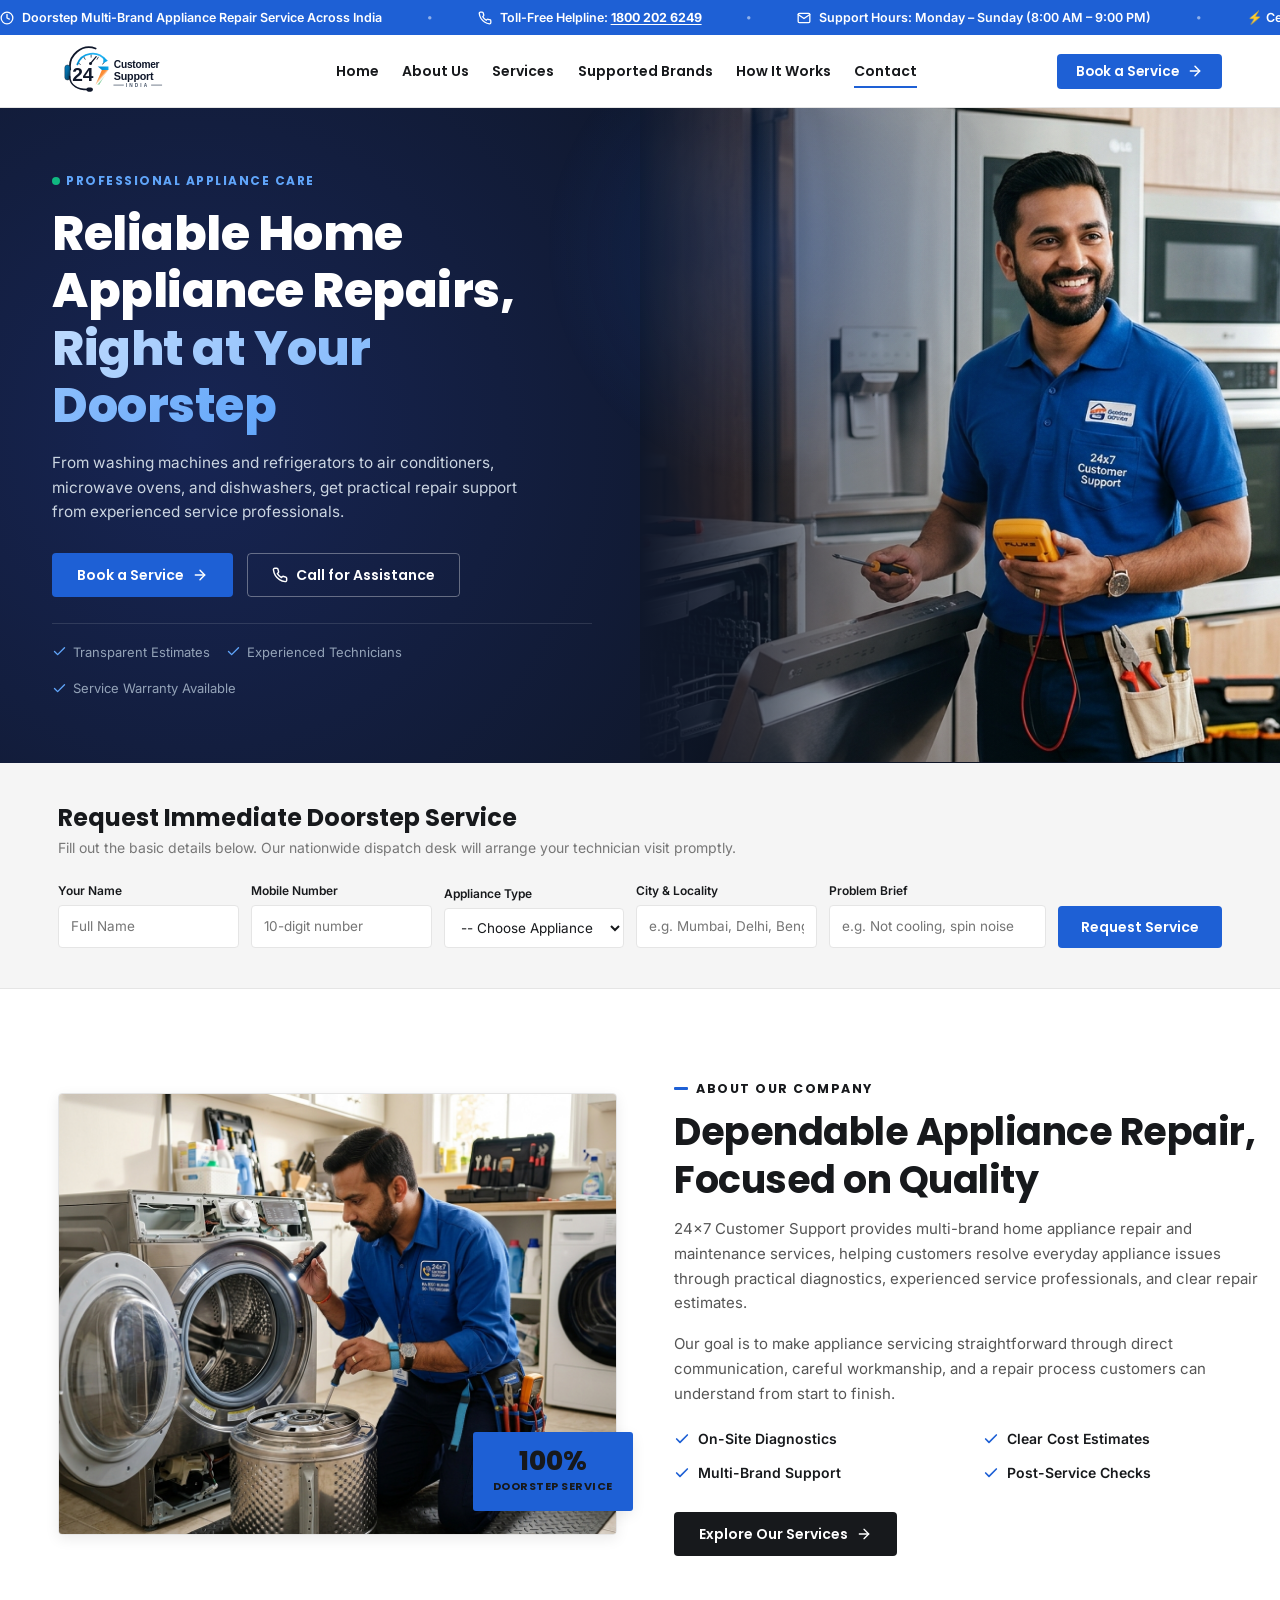
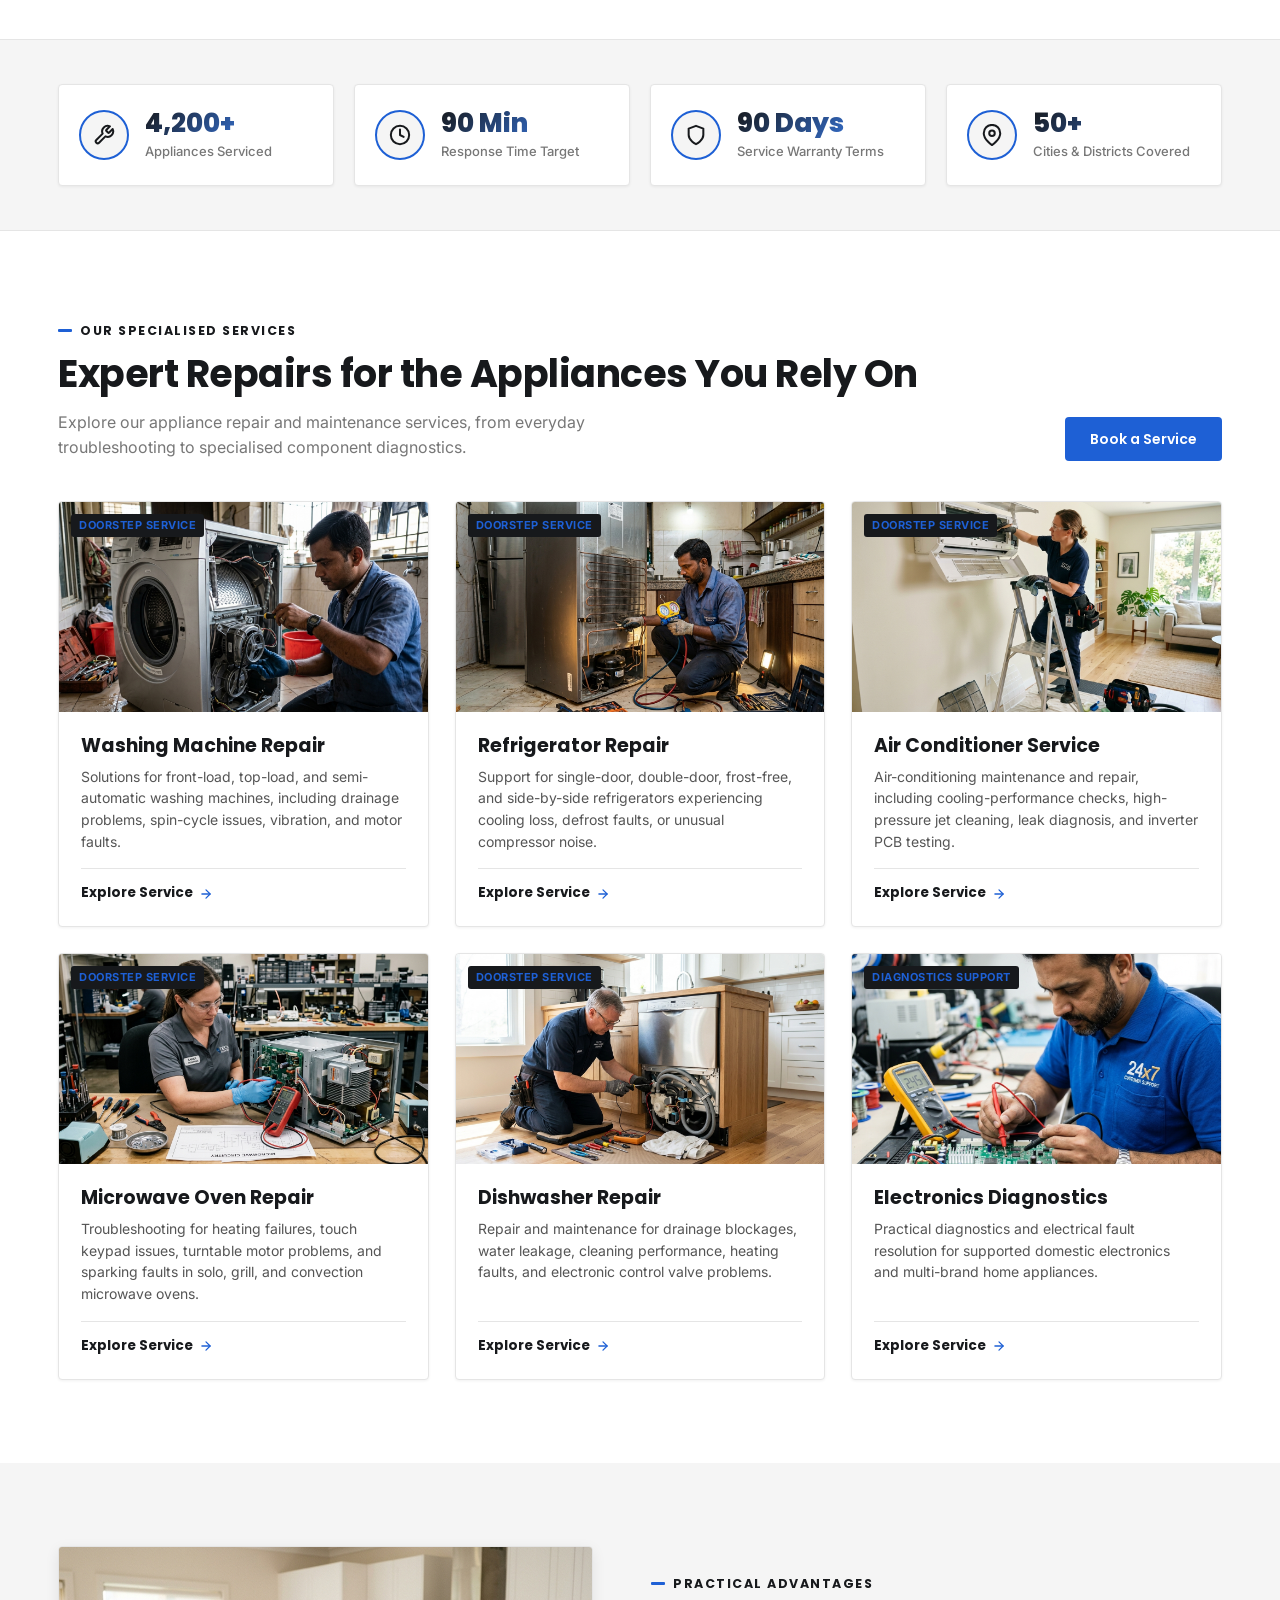
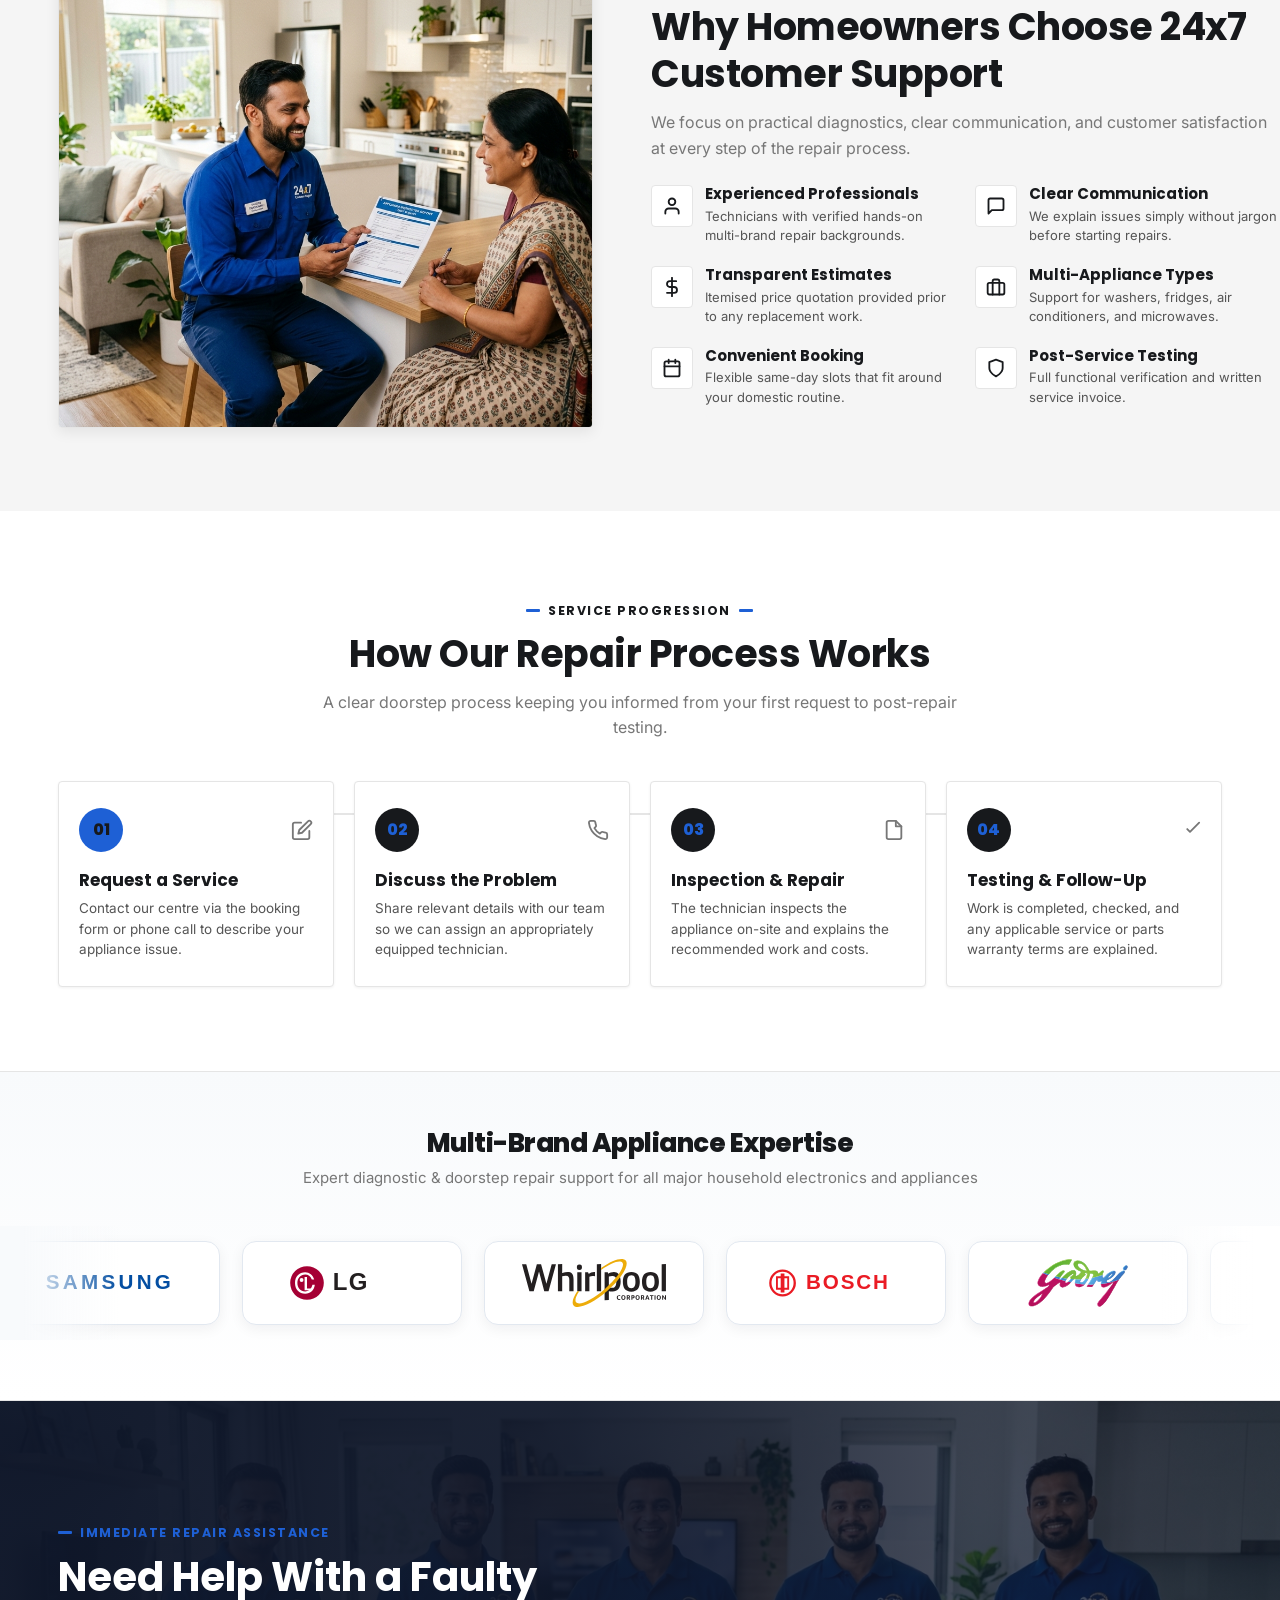
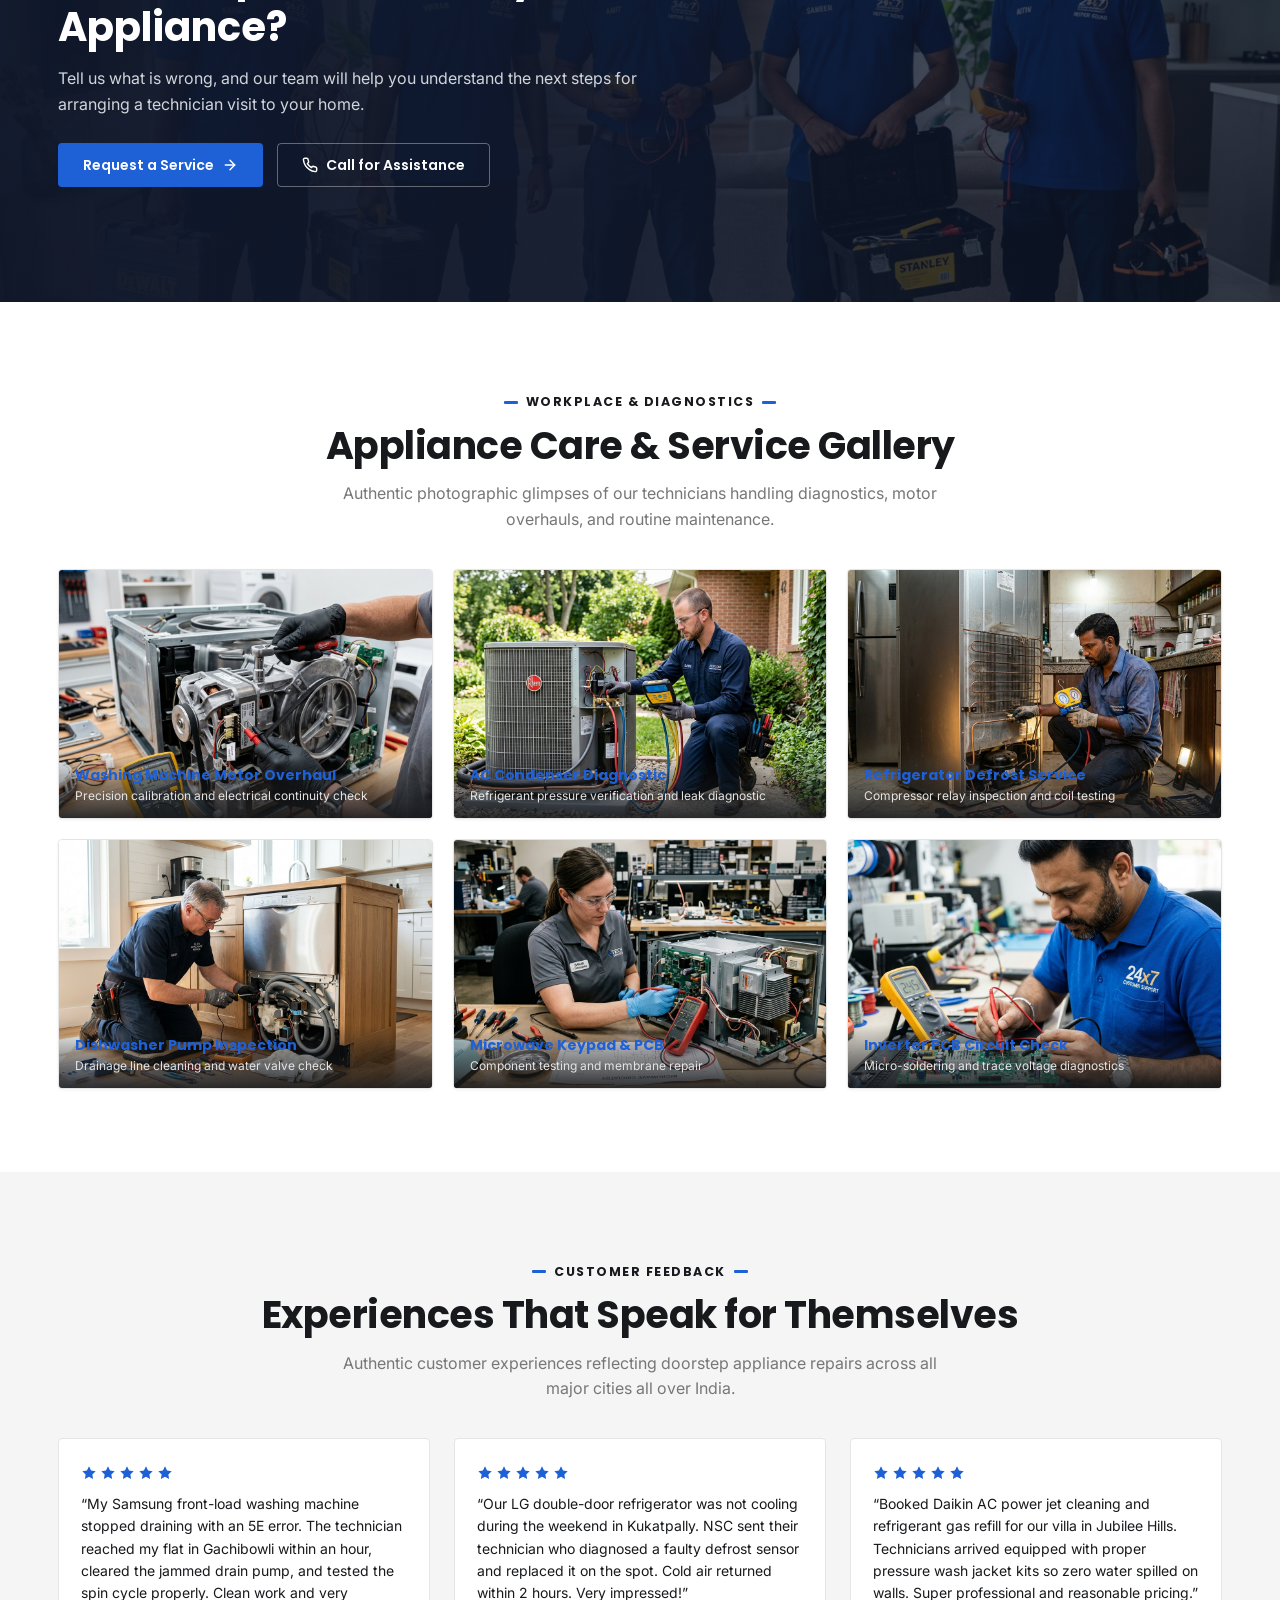
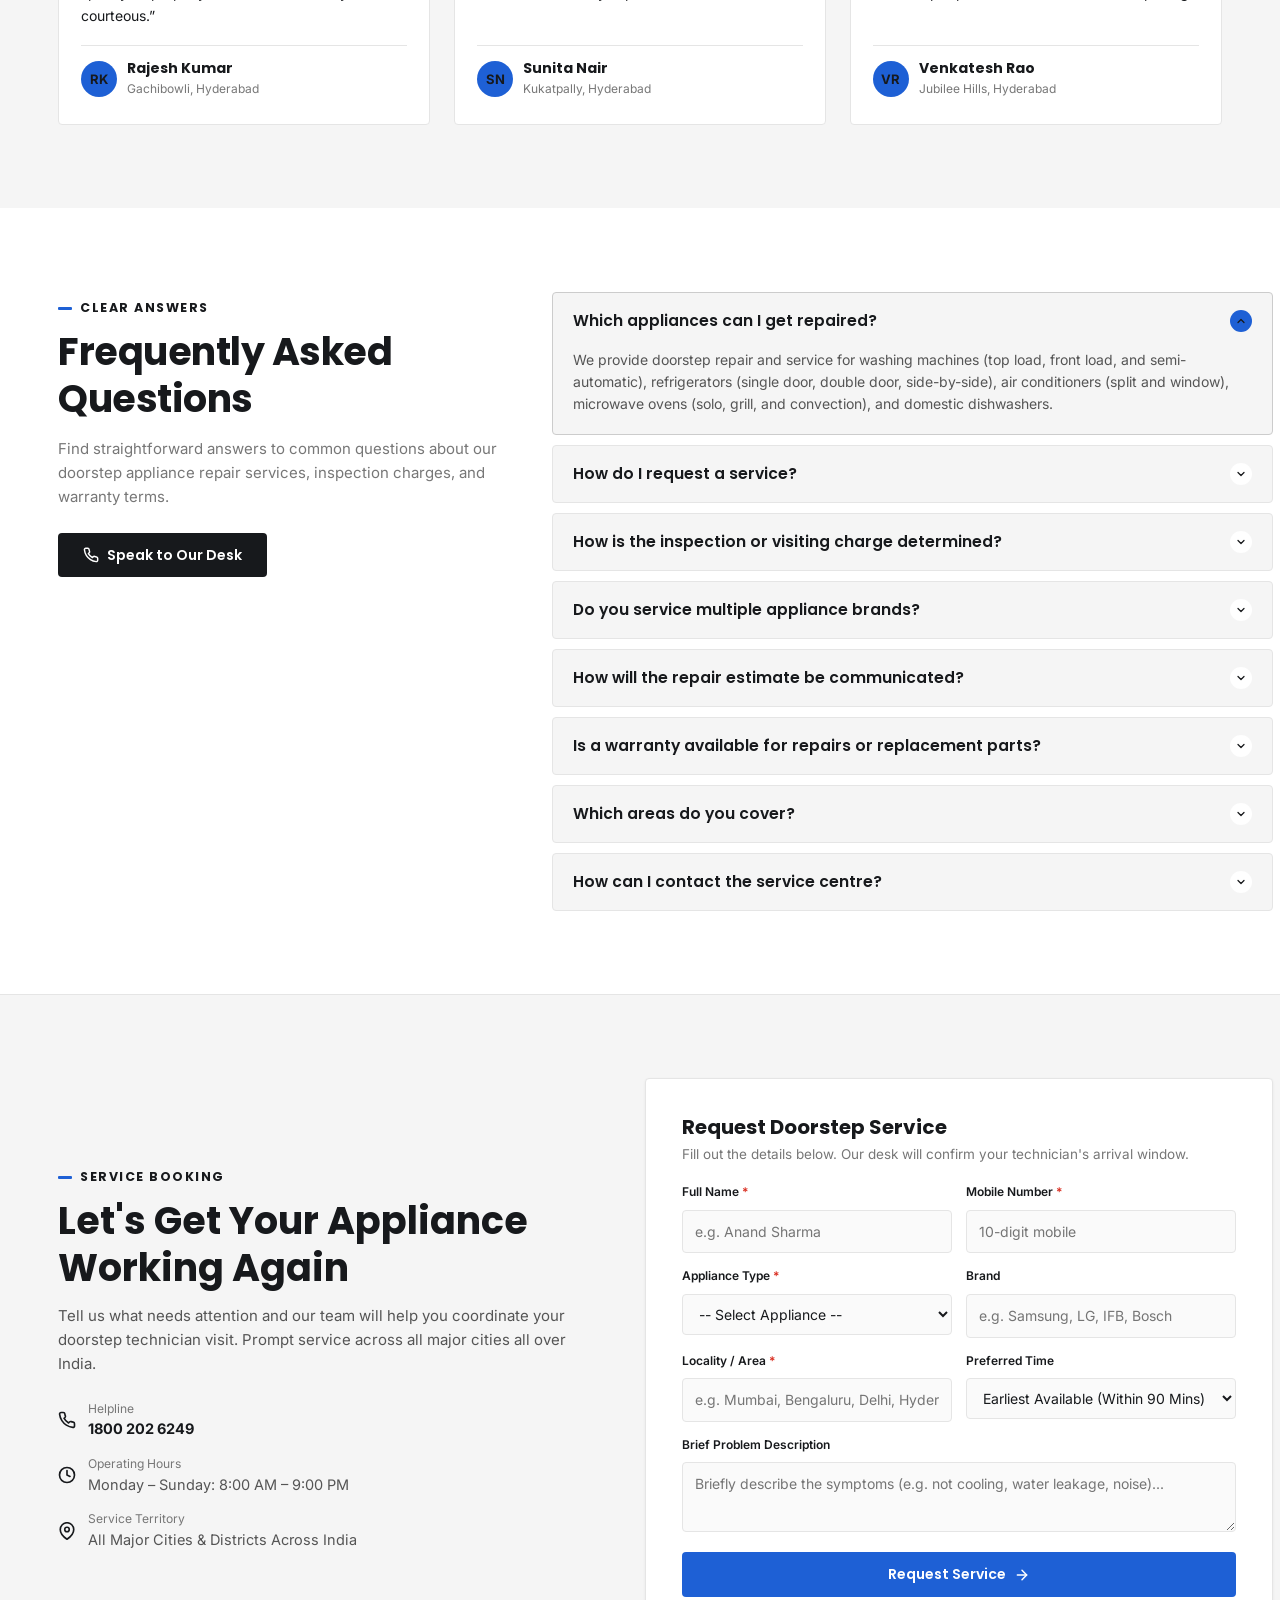
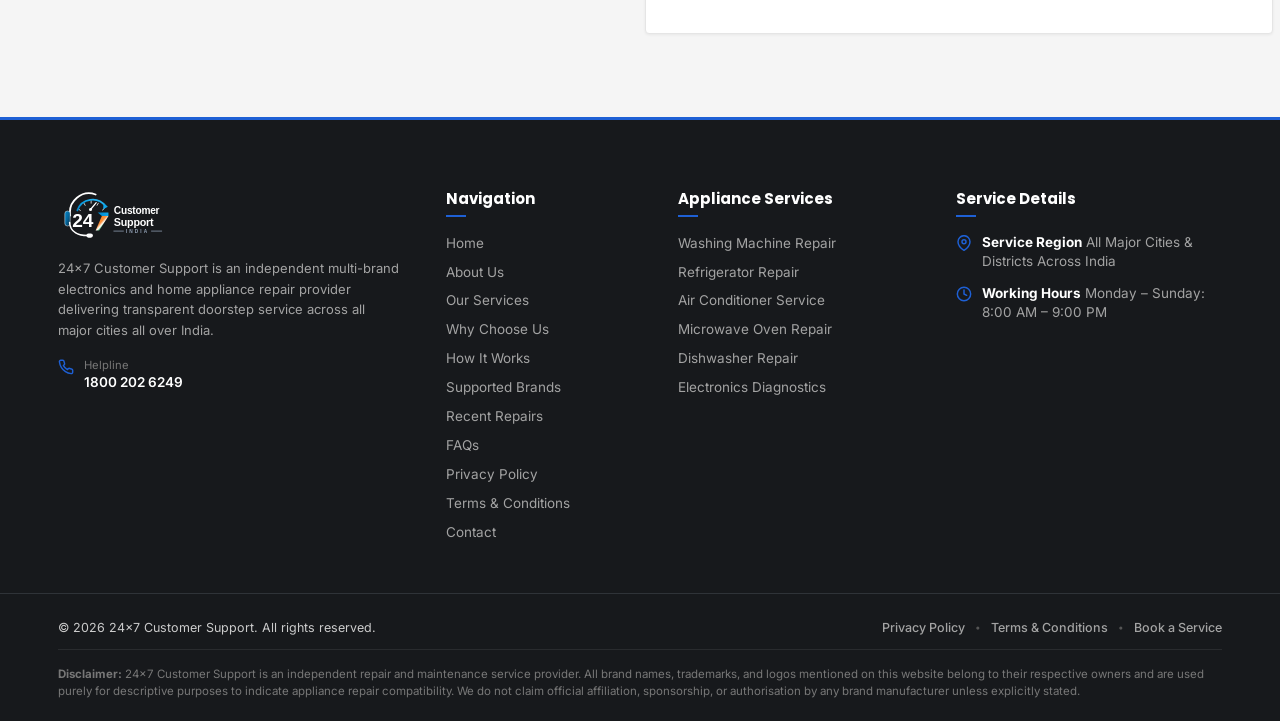
==== commit 864dc7ba: "final changes" ====
--- a/index.html
+++ b/index.html
@@ -4,20 +4,20 @@
 <head>
   <meta charset="UTF-8">
   <meta name="viewport" content="width=device-width, initial-scale=1.0">
-  <title>National Service Centre | Multi-Brand Electronics & Appliance Repair Hyderabad</title>
+  <title>24x7 Customer Support | Multi-Brand Electronics & Appliance Repair Across India</title>
 
   <!-- SEO Meta Tags -->
   <meta name="description"
-    content="National Service Centre delivers dependable multi-brand home appliance repair across Hyderabad & Secunderabad. Expert doorstep service for washing machines, refrigerators, air conditioners, microwaves, and dishwashers.">
+    content="24x7 Customer Support delivers dependable multi-brand home appliance repair across major cities all over India. Expert doorstep service for washing machines, refrigerators, air conditioners, microwaves, and dishwashers.">
   <meta name="keywords"
-    content="appliance repair Hyderabad, washing machine service, refrigerator repair, AC service, microwave repair, dishwasher repair, Secunderabad, National Service Centre">
+    content="appliance repair India, multi-city doorstep service, washing machine service, refrigerator repair, AC service, microwave repair, dishwasher repair, India doorstep technician, 24x7 Customer Support">
   <meta name="robots" content="index, follow">
 
   <!-- Open Graph -->
   <meta property="og:type" content="website">
-  <meta property="og:title" content="National Service Centre | Multi-Brand Electronics & Appliance Repair">
+  <meta property="og:title" content="24x7 Customer Support | Multi-Brand Electronics & Appliance Repair">
   <meta property="og:description"
-    content="Fast, certified, and transparent home appliance repairs at your doorstep across Hyderabad & Secunderabad.">
+    content="Fast, certified, and transparent home appliance repairs at your doorstep across major cities all over India.">
   <meta property="og:image" content="assets/hero-appliance-technician.jpg">
 
   <!-- Google Fonts: Poppins (Headings/Nav) & Inter (Body/Forms) -->
@@ -38,35 +38,77 @@
   <a href="#booking" class="skip-link">Skip to Booking Form</a>
 
   <!-- =========================================================================
-       SECTION 01 — SLIM YELLOW ANNOUNCEMENT BAR
+       SECTION 01 — ROTATING ANNOUNCEMENT BAR (RIGHT TO LEFT MARQUEE)
        ========================================================================= -->
   <aside class="top-announcement-bar" aria-label="Business Announcement">
-    <div class="container announcement-inner">
-      <div class="announcement-left">
-        <svg viewBox="0 0 24 24" fill="none" stroke="currentColor" stroke-width="2.2" stroke-linecap="round"
-          stroke-linejoin="round" aria-hidden="true">
-          <circle cx="12" cy="12" r="10"></circle>
-          <polyline points="12 6 12 12 16 14"></polyline>
-        </svg>
-        <span>Doorstep Appliance Repair Service Across Hyderabad &amp; Secunderabad</span>
-      </div>
-      <div class="announcement-right">
-        <div class="announcement-contact-item">
+    <div class="announcement-marquee-track">
+      <!-- Content Block 1 -->
+      <div class="announcement-marquee-content">
+        <div class="announcement-item">
+          <svg viewBox="0 0 24 24" fill="none" stroke="currentColor" stroke-width="2.2" stroke-linecap="round"
+            stroke-linejoin="round" aria-hidden="true">
+            <circle cx="12" cy="12" r="10"></circle>
+            <polyline points="12 6 12 12 16 14"></polyline>
+          </svg>
+          <span>Doorstep Multi-Brand Appliance Repair Service Across India</span>
+        </div>
+        <span class="announcement-separator">&bull;</span>
+        <div class="announcement-item">
           <svg viewBox="0 0 24 24" fill="none" stroke="currentColor" stroke-width="2.2" stroke-linecap="round"
             stroke-linejoin="round" aria-hidden="true">
             <path
               d="M22 16.92v3a2 2 0 0 1-2.18 2 19.79 19.79 0 0 1-8.63-3.07 19.5 19.5 0 0 1-6-6 19.79 19.79 0 0 1-3.07-8.67A2 2 0 0 1 4.11 2h3a2 2 0 0 1 2 1.72 12.84 12.84 0 0 0 .7 2.81 2 2 0 0 1-.45 2.11L8.09 9.91a16 16 0 0 0 6 6l1.27-1.27a2 2 0 0 1 2.11-.45 12.84 12.84 0 0 0 2.81.7A2 2 0 0 1 22 16.92z">
             </path>
           </svg>
-          <a href="tel:+916300454801">+91 63004 54801</a>
-        </div>
-        <div class="announcement-contact-item announcement-email">
+          <span>Toll-Free Helpline: <a href="tel:18002026249">1800 202 6249</a></span>
+        </div>
+        <span class="announcement-separator">&bull;</span>
+        <div class="announcement-item">
           <svg viewBox="0 0 24 24" fill="none" stroke="currentColor" stroke-width="2.2" stroke-linecap="round"
             stroke-linejoin="round" aria-hidden="true">
             <path d="M4 4h16c1.1 0 2 .9 2 2v12c0 1.1-.9 2-2 2H4c-1.1 0-2-.9-2-2V6c0-1.1.9-2 2-2z"></path>
             <polyline points="22,6 12,13 2,6"></polyline>
           </svg>
-          <span>Mon – Sun: 8:00 AM – 9:00 PM</span>
+          <span>Support Hours: Monday – Sunday (8:00 AM – 9:00 PM)</span>
+        </div>
+        <span class="announcement-separator">&bull;</span>
+        <div class="announcement-item">
+          <span>⚡ Certified Technicians &bull; 90-Minute Fast Dispatch &bull; Transparent Pricing</span>
+        </div>
+      </div>
+
+      <!-- Content Block 2 (Seamless loop duplicate) -->
+      <div class="announcement-marquee-content" aria-hidden="true">
+        <div class="announcement-item">
+          <svg viewBox="0 0 24 24" fill="none" stroke="currentColor" stroke-width="2.2" stroke-linecap="round"
+            stroke-linejoin="round" aria-hidden="true">
+            <circle cx="12" cy="12" r="10"></circle>
+            <polyline points="12 6 12 12 16 14"></polyline>
+          </svg>
+          <span>Doorstep Multi-Brand Appliance Repair Service Across India</span>
+        </div>
+        <span class="announcement-separator">&bull;</span>
+        <div class="announcement-item">
+          <svg viewBox="0 0 24 24" fill="none" stroke="currentColor" stroke-width="2.2" stroke-linecap="round"
+            stroke-linejoin="round" aria-hidden="true">
+            <path
+              d="M22 16.92v3a2 2 0 0 1-2.18 2 19.79 19.79 0 0 1-8.63-3.07 19.5 19.5 0 0 1-6-6 19.79 19.79 0 0 1-3.07-8.67A2 2 0 0 1 4.11 2h3a2 2 0 0 1 2 1.72 12.84 12.84 0 0 0 .7 2.81 2 2 0 0 1-.45 2.11L8.09 9.91a16 16 0 0 0 6 6l1.27-1.27a2 2 0 0 1 2.11-.45 12.84 12.84 0 0 0 2.81.7A2 2 0 0 1 22 16.92z">
+            </path>
+          </svg>
+          <span>Toll-Free Helpline: <a href="tel:18002026249">1800 202 6249</a></span>
+        </div>
+        <span class="announcement-separator">&bull;</span>
+        <div class="announcement-item">
+          <svg viewBox="0 0 24 24" fill="none" stroke="currentColor" stroke-width="2.2" stroke-linecap="round"
+            stroke-linejoin="round" aria-hidden="true">
+            <path d="M4 4h16c1.1 0 2 .9 2 2v12c0 1.1-.9 2-2 2H4c-1.1 0-2-.9-2-2V6c0-1.1.9-2 2-2z"></path>
+            <polyline points="22,6 12,13 2,6"></polyline>
+          </svg>
+          <span>Support Hours: Monday – Sunday (8:00 AM – 9:00 PM)</span>
+        </div>
+        <span class="announcement-separator">&bull;</span>
+        <div class="announcement-item">
+          <span>⚡ Certified Technicians &bull; 90-Minute Fast Dispatch &bull; Transparent Pricing</span>
         </div>
       </div>
     </div>
@@ -77,9 +119,9 @@
        ========================================================================= -->
   <header class="main-nav-header" id="mainNavHeader">
     <div class="container nav-container">
-      <a href="#" class="brand-logo-link" aria-label="National Service Centre Home">
-        <img src="assets/logo.png" alt="24/7 Customer Support India - National Service Centre" class="brand-logo-img"
-          width="180" height="48">
+      <a href="#" class="brand-logo-link" aria-label="24x7 Customer Support Home">
+        <img src="assets/logo.svg" alt="24x7 Customer Support India" class="brand-logo-img"
+          width="180" height="54">
       </a>
 
       <!-- Desktop Navigation Menu -->
@@ -128,14 +170,14 @@
       </div>
       <div class="mobile-drawer-contact">
         <a href="#booking" class="btn btn-yellow btn-block">Book a Service</a>
-        <a href="tel:+916300454801" class="btn btn-charcoal btn-block">
+        <a href="tel:18002026249" class="btn btn-charcoal btn-block">
           <svg viewBox="0 0 24 24" fill="none" stroke="currentColor" stroke-width="2.2" stroke-linecap="round"
             stroke-linejoin="round" aria-hidden="true">
             <path
               d="M22 16.92v3a2 2 0 0 1-2.18 2 19.79 19.79 0 0 1-8.63-3.07 19.5 19.5 0 0 1-6-6 19.79 19.79 0 0 1-3.07-8.67A2 2 0 0 1 4.11 2h3a2 2 0 0 1 2 1.72 12.84 12.84 0 0 0 .7 2.81 2 2 0 0 1-.45 2.11L8.09 9.91a16 16 0 0 0 6 6l1.27-1.27a2 2 0 0 1 2.11-.45 12.84 12.84 0 0 0 2.81.7A2 2 0 0 1 22 16.92z">
             </path>
           </svg>
-          <span>Call +91 63004 54801</span>
+          <span>Call 1800 202 6249</span>
         </a>
       </div>
     </div>
@@ -166,7 +208,7 @@
                 <polyline points="12 5 19 12 12 19"></polyline>
               </svg>
             </a>
-            <a href="tel:+916300454801" class="btn btn-outline-white">
+            <a href="tel:18002026249" class="btn btn-outline-white">
               <svg viewBox="0 0 24 24" fill="none" stroke="currentColor" stroke-width="2.2" stroke-linecap="round"
                 stroke-linejoin="round" aria-hidden="true">
                 <path
@@ -216,7 +258,7 @@
       <div class="container">
         <div class="quick-request-header">
           <h2>Request Immediate Doorstep Service</h2>
-          <p>Fill out the basic details below. Our Hyderabad dispatch desk will arrange your technician visit promptly.
+          <p>Fill out the basic details below. Our nationwide dispatch desk will arrange your technician visit promptly.
           </p>
         </div>
 
@@ -245,8 +287,8 @@
           </div>
 
           <div class="form-group-compact">
-            <label for="quickLocation">Hyderabad Locality</label>
-            <input type="text" id="quickLocation" class="form-control-compact" placeholder="e.g. Gachibowli, Kukatpally"
+            <label for="quickLocation">City & Locality</label>
+            <input type="text" id="quickLocation" class="form-control-compact" placeholder="e.g. Mumbai, Delhi, Bengaluru, Hyderabad"
               required>
           </div>
 
@@ -271,7 +313,7 @@
         <div class="about-image-col">
           <div class="about-img-frame">
             <img src="assets/about-technician.jpg"
-              alt="National Service Centre technician with testing clipboard and equipment" width="600" height="440"
+              alt="24x7 Customer Support technician with testing clipboard and equipment" width="600" height="440"
               loading="lazy">
           </div>
           <div class="about-experience-badge">
@@ -284,7 +326,7 @@
           <span class="section-eyebrow">About Our Company</span>
           <h2 class="section-title" id="aboutHeading">Dependable Appliance Repair, Focused on Quality</h2>
           <p>
-            National Service Centre provides multi-brand home appliance repair and maintenance services, helping
+            24x7 Customer Support provides multi-brand home appliance repair and maintenance services, helping
             customers resolve everyday appliance issues through practical diagnostics, experienced service
             professionals, and clear repair estimates.
           </p>
@@ -393,8 +435,8 @@
               </svg>
             </div>
             <div class="stat-info-wrap">
-              <span class="stat-number">30+</span>
-              <span class="stat-label">Hyderabad Localities</span>
+              <span class="stat-number">50+</span>
+              <span class="stat-label">Cities & Districts Covered</span>
             </div>
           </div>
         </div>
@@ -589,13 +631,13 @@
     <section class="section-pad why-section" id="why-us" aria-labelledby="whyHeading">
       <div class="container why-grid">
         <div class="why-image-col">
-          <img src="assets/service-technician-diagnostics.jpg" alt="Experienced technician checking electronics board"
+          <img src="assets/why-choose-us.jpg" alt="24x7 Customer Support technician explaining inspection report to customer"
             width="600" height="480" loading="lazy">
         </div>
 
         <div class="why-content-col">
           <span class="section-eyebrow">Practical Advantages</span>
-          <h2 class="section-title" id="whyHeading">Why Homeowners Choose National Service Centre</h2>
+          <h2 class="section-title" id="whyHeading">Why Homeowners Choose 24x7 Customer Support</h2>
           <p class="section-subtitle">
             We focus on practical diagnostics, clear communication, and customer satisfaction at every step of the
             repair process.
@@ -924,7 +966,7 @@
                 <polyline points="12 5 19 12 12 19"></polyline>
               </svg>
             </a>
-            <a href="tel:+916300454801" class="btn btn-outline-white">
+            <a href="tel:18002026249" class="btn btn-outline-white">
               <svg viewBox="0 0 24 24" fill="none" stroke="currentColor" stroke-width="2.2" stroke-linecap="round"
                 stroke-linejoin="round" aria-hidden="true">
                 <path
@@ -1022,7 +1064,7 @@
           <span class="section-eyebrow">Customer Feedback</span>
           <h2 class="section-title" id="testimonialHeading">Experiences That Speak for Themselves</h2>
           <p class="section-subtitle">
-            Authentic customer experiences reflecting doorstep appliance repairs across Hyderabad &amp; Secunderabad.
+            Authentic customer experiences reflecting doorstep appliance repairs across all major cities all over India.
           </p>
         </div>
 
@@ -1169,7 +1211,7 @@
               Find straightforward answers to common questions about our doorstep appliance repair services, inspection
               charges, and warranty terms.
             </p>
-            <a href="tel:+916300454801" class="btn btn-charcoal">
+            <a href="tel:18002026249" class="btn btn-charcoal">
               <svg viewBox="0 0 24 24" fill="none" stroke="currentColor" stroke-width="2.2" stroke-linecap="round"
                 stroke-linejoin="round" aria-hidden="true">
                 <path
@@ -1215,7 +1257,7 @@
               <div class="faq-content">
                 <div class="faq-content-inner">
                   You can submit the booking form on this website or call our customer dispatch desk directly at +91
-                  63004 54801. Our team coordinates convenient visit timings.
+                  1800 202 6249. Our team coordinates convenient visit timings.
                 </div>
               </div>
             </div>
@@ -1312,9 +1354,7 @@
               </button>
               <div class="faq-content">
                 <div class="faq-content-inner">
-                  We cover residential and commercial properties throughout Hyderabad and Secunderabad, including
-                  Gachibowli, HITEC City, Madhapur, Kukatpally, Banjara Hills, Jubilee Hills, Kondapur, Begumpet, and
-                  surrounding zones.
+                  We cover residential and commercial properties across major metropolitan cities and urban centres all over India, including Delhi NCR, Mumbai, Bengaluru, Hyderabad, Chennai, Kolkata, Pune, Ahmedabad, and surrounding regions.
                 </div>
               </div>
             </div>
@@ -1332,7 +1372,7 @@
               </button>
               <div class="faq-content">
                 <div class="faq-content-inner">
-                  Our customer service desk is open Monday to Sunday from 8:00 AM to 9:00 PM at +91 63004 54801. You can
+                  Our customer service desk is open Monday to Sunday from 8:00 AM to 9:00 PM at 1800 202 6249. You can
                   also reach our dispatch desk via WhatsApp through the booking section.
                 </div>
               </div>
@@ -1352,7 +1392,7 @@
           <h2 id="contactHeading">Let's Get Your Appliance Working Again</h2>
           <p>
             Tell us what needs attention and our team will help you coordinate your doorstep technician visit. Prompt
-            service across Hyderabad &amp; Secunderabad.
+            service across all major cities all over India.
           </p>
 
           <div class="contact-detail-box">
@@ -1365,7 +1405,7 @@
               </svg>
               <div>
                 <small style="display:block; color:#777;">Helpline</small>
-                <a href="tel:+916300454801">+91 63004 54801</a>
+                <a href="tel:18002026249">1800 202 6249</a>
               </div>
             </div>
 
@@ -1389,7 +1429,7 @@
               </svg>
               <div>
                 <small style="display:block; color:#777;">Service Territory</small>
-                <span>Hyderabad &amp; Secunderabad, Telangana</span>
+                <span>All Major Cities & Districts Across India</span>
               </div>
             </div>
           </div>
@@ -1437,7 +1477,7 @@
               <div class="form-group-compact">
                 <label for="mainLocation" class="form-label">Locality / Area <span
                     class="required-star">*</span></label>
-                <input type="text" id="mainLocation" class="form-control" placeholder="e.g. Madhapur, Kukatpally"
+                <input type="text" id="mainLocation" class="form-control" placeholder="e.g. Mumbai, Bengaluru, Delhi, Hyderabad"
                   required>
                 <span class="form-error-msg" id="mainLocationError"></span>
               </div>
@@ -1484,11 +1524,11 @@
       <div class="footer-grid">
         <!-- Col 1: Brand -->
         <div class="footer-col footer-brand">
-          <img src="assets/logo-white.png" alt="24/7 Customer Support India - National Service Centre"
-            class="footer-logo-img" width="180" height="48">
+          <img src="assets/logo-white.svg" alt="24x7 Customer Support India"
+            class="footer-logo-img" width="180" height="54">
           <p>
-            National Service Centre is an independent multi-brand electronics and home appliance repair provider
-            delivering transparent doorstep service across Hyderabad &amp; Secunderabad.
+            24x7 Customer Support is an independent multi-brand electronics and home appliance repair provider
+            delivering transparent doorstep service across all major cities all over India.
           </p>
           <div class="footer-contact-item">
             <svg viewBox="0 0 24 24" fill="none" stroke="currentColor" stroke-width="2.2" stroke-linecap="round"
@@ -1499,7 +1539,7 @@
             </svg>
             <div>
               <small style="display:block; color:#777;">Helpline</small>
-              <a href="tel:+916300454801">+91 63004 54801</a>
+              <a href="tel:18002026249">1800 202 6249</a>
             </div>
           </div>
         </div>
@@ -1546,7 +1586,7 @@
             </svg>
             <div>
               <strong>Service Region</strong>
-              <span>Hyderabad &amp; Secunderabad, Telangana</span>
+              <span>All Major Cities & Districts Across India</span>
             </div>
           </div>
 
@@ -1569,7 +1609,7 @@
     <div class="footer-bottom">
       <div class="container footer-bottom-inner">
         <div class="footer-bottom-copy">
-          <p>&copy; 2026 National Service Centre. All rights reserved.</p>
+          <p>&copy; 2026 24x7 Customer Support. All rights reserved.</p>
           <div class="footer-legal-links">
             <a href="privacy-policy.html">Privacy Policy</a>
             <span class="sep">&bull;</span>
@@ -1580,7 +1620,7 @@
         </div>
         <div class="footer-disclaimer">
           <p>
-            <strong>Disclaimer:</strong> National Service Centre is an independent repair and maintenance service
+            <strong>Disclaimer:</strong> 24x7 Customer Support is an independent repair and maintenance service
             provider. All brand names, trademarks, and logos mentioned on this website belong to their respective owners
             and are used purely for descriptive purposes to indicate appliance repair compatibility. We do not claim
             official affiliation, sponsorship, or authorisation by any brand manufacturer unless explicitly stated.
@@ -1593,7 +1633,7 @@
   <!-- Mobile Bottom Action Bar (Fixed on mobile viewports) -->
   <aside class="mobile-bottom-bar" aria-label="Mobile Quick Contacts">
     <div class="mobile-bottom-inner">
-      <a href="tel:+916300454801" class="mobile-bar-btn mobile-bar-call">
+      <a href="tel:18002026249" class="mobile-bar-btn mobile-bar-call">
         <svg viewBox="0 0 24 24" width="16" height="16" fill="none" stroke="currentColor" stroke-width="2.2"
           stroke-linecap="round" stroke-linejoin="round" aria-hidden="true">
           <path
@@ -1602,7 +1642,7 @@
         </svg>
         <span>Call Now</span>
       </a>
-      <a href="https://api.whatsapp.com/send?phone=916300454801&text=Hello%20National%20Service%20Centre%2C%20I%20would%20like%20to%20book%20an%20appliance%20service"
+      <a href="https://api.whatsapp.com/send?phone=18002026249&text=Hello%2024x7%20Customer%20Support%2C%20I%20would%20like%20to%20book%20an%20appliance%20service"
         target="_blank" rel="noopener noreferrer" class="mobile-bar-btn mobile-bar-whatsapp">
         <svg viewBox="0 0 24 24" width="16" height="16" fill="currentColor" aria-hidden="true">
           <path
@@ -1720,14 +1760,14 @@
       <div class="service-modal-footer">
         <div class="modal-footer-contact">
           <span>Need immediate assistance?</span>
-          <a href="tel:+916300454801" class="modal-call-link">
+          <a href="tel:18002026249" class="modal-call-link">
             <svg viewBox="0 0 24 24" width="16" height="16" fill="none" stroke="currentColor" stroke-width="2.2"
               stroke-linecap="round" stroke-linejoin="round" aria-hidden="true">
               <path
                 d="M22 16.92v3a2 2 0 0 1-2.18 2 19.79 19.79 0 0 1-8.63-3.07 19.5 19.5 0 0 1-6-6 19.79 19.79 0 0 1-3.07-8.67A2 2 0 0 1 4.11 2h3a2 2 0 0 1 2 1.72 12.84 12.84 0 0 0 .7 2.81 2 2 0 0 1-.45 2.11L8.09 9.91a16 16 0 0 0 6 6l1.27-1.27a2 2 0 0 1 2.11-.45 12.84 12.84 0 0 0 2.81.7A2 2 0 0 1 22 16.92z">
               </path>
             </svg>
-            +91 63004 54801
+            1800 202 6249
           </a>
         </div>
         <div class="modal-footer-btns">
--- a/style.css
+++ b/style.css
@@ -9,9 +9,10 @@
    01. DESIGN TOKENS
    -------------------------------------------------------------------------- */
 :root {
-  /* Brand Colours (Strictly adhering to prompt) */
-  --color-primary-yellow: #F7CE24;
-  --color-primary-yellow-hover: #e5bd15;
+  /* Brand Colours (Updated to White & Royal Blue Palette) */
+  --color-primary-yellow: #1E60D5;
+  --color-primary-yellow-hover: #154CB0;
+  --color-primary-blue-light: #EBF2FE;
   --color-charcoal-dark: #17191C;
   --color-charcoal-secondary: #25272A;
   --color-charcoal-muted: #32353A;
@@ -221,12 +222,12 @@
 
 .btn-yellow {
   background-color: var(--color-primary-yellow);
-  color: var(--color-charcoal-dark);
+  color: var(--color-white);
 }
 .btn-yellow:hover {
   background-color: var(--color-primary-yellow-hover);
-  color: var(--color-charcoal-dark);
-  box-shadow: 0 4px 12px rgba(247, 206, 36, 0.35);
+  color: var(--color-white);
+  box-shadow: 0 4px 14px rgba(30, 96, 213, 0.4);
 }
 
 .btn-charcoal {
@@ -281,62 +282,70 @@
 /* --------------------------------------------------------------------------
    05. HEADER & NAVIGATION (Ampvex layered header)
    -------------------------------------------------------------------------- */
-/* A. Top Announcement Bar (Slim Yellow Strip) */
+/* A. Top Announcement Bar (Slim Blue Continuous Rotating Ticker) */
 .top-announcement-bar {
   background-color: var(--color-primary-yellow);
-  color: var(--color-charcoal-dark);
+  color: var(--color-white);
   font-size: 12.5px;
   font-weight: 600;
-  padding: 7px 0;
+  padding: 8px 0;
   position: relative;
   z-index: 101;
-}
-
-.announcement-inner {
-  display: flex;
-  align-items: center;
-  justify-content: space-between;
-  gap: 16px;
-}
-
-.announcement-left {
-  display: flex;
+  overflow: hidden;
+  white-space: nowrap;
+}
+
+.announcement-marquee-track {
+  display: flex;
+  align-items: center;
+  width: max-content;
+  animation: marquee-rotate 28s linear infinite;
+}
+
+.top-announcement-bar:hover .announcement-marquee-track {
+  animation-play-state: paused;
+}
+
+.announcement-marquee-content {
+  display: inline-flex;
+  align-items: center;
+  gap: clamp(24px, 3.5vw, 48px);
+  padding-right: clamp(24px, 3.5vw, 48px);
+  flex-shrink: 0;
+}
+
+.announcement-item {
+  display: inline-flex;
   align-items: center;
   gap: 8px;
 }
 
-.announcement-left svg {
-  width: 15px;
-  height: 15px;
-  color: var(--color-charcoal-dark);
-  flex-shrink: 0;
-}
-
-.announcement-right {
-  display: flex;
-  align-items: center;
-  gap: 20px;
-}
-
-.announcement-contact-item {
-  display: inline-flex;
-  align-items: center;
-  gap: 6px;
-}
-
-.announcement-contact-item svg {
+.announcement-item svg {
   width: 14px;
   height: 14px;
-  color: var(--color-charcoal-dark);
+  color: var(--color-white);
   flex-shrink: 0;
 }
 
-.announcement-contact-item a {
-  color: var(--color-charcoal-dark);
+.announcement-item a {
+  color: var(--color-white);
   font-weight: 700;
-}
-.announcement-contact-item a:hover {
   text-decoration: underline;
+  text-underline-offset: 2px;
+}
+
+.announcement-separator {
+  opacity: 0.5;
+  font-size: 11px;
+}
+
+@keyframes marquee-rotate {
+  0% {
+    transform: translateX(0);
+  }
+  100% {
+    transform: translateX(-50%);
+  }
 }
 
 /* B. Main Navigation Header */
@@ -366,7 +375,7 @@
 }
 
 .brand-logo-img {
-  height: 48px;
+  height: 54px;
   width: auto;
   object-fit: contain;
 }
@@ -452,14 +461,26 @@
 }
 
 /* --------------------------------------------------------------------------
-   06. SECTION 03 — HERO (AMPVEX ASYMMETRICAL CHARCOAL/IMAGE COMPOSITION)
+   06. SECTION 03 — HERO (PREMIUM NAVY SAPPHIRE & APPLIANCE COMPOSITION)
    -------------------------------------------------------------------------- */
 .ampvex-hero-section {
   position: relative;
-  background-color: var(--color-charcoal-dark);
+  background: radial-gradient(circle at 15% 50%, #172554 0%, #0F172A 55%, #0B1120 100%);
   color: var(--color-white);
   overflow: hidden;
   min-height: 520px;
+}
+
+.ampvex-hero-section::after {
+  content: "";
+  position: absolute;
+  top: -100px;
+  right: 20%;
+  width: 480px;
+  height: 480px;
+  background: radial-gradient(circle, rgba(30, 96, 213, 0.22) 0%, transparent 70%);
+  pointer-events: none;
+  z-index: 1;
 }
 
 .hero-full-wrap,
@@ -492,7 +513,7 @@
   font-weight: 700;
   letter-spacing: 1.5px;
   text-transform: uppercase;
-  color: var(--color-primary-yellow);
+  color: #60A5FA;
   margin-bottom: 14px;
 }
 
@@ -506,12 +527,15 @@
 }
 
 .hero-headline .text-highlight-yellow {
-  color: var(--color-primary-yellow);
+  color: #93C5FD;
+  background: linear-gradient(135deg, #BFDBFE 0%, #60A5FA 100%);
+  -webkit-background-clip: text;
+  -webkit-text-fill-color: transparent;
 }
 
 .hero-description {
   font-size: clamp(14.5px, 1.2vw, 16px);
-  color: #D1D5DB;
+  color: #CBD5E1;
   line-height: 1.6;
   margin-bottom: 28px;
   max-width: 500px;
@@ -530,9 +554,9 @@
   align-items: center;
   gap: 16px;
   padding-top: 18px;
-  border-top: 1px solid rgba(255, 255, 255, 0.14);
+  border-top: 1px solid rgba(255, 255, 255, 0.12);
   font-size: 13px;
-  color: #CAD5E2;
+  color: #94A3B8;
   flex-wrap: wrap;
 }
 
@@ -545,7 +569,7 @@
 .hero-trust-item svg {
   width: 15px;
   height: 15px;
-  color: var(--color-primary-yellow);
+  color: #60A5FA;
   flex-shrink: 0;
 }
 
@@ -571,7 +595,7 @@
   content: "";
   position: absolute;
   inset: 0;
-  background: linear-gradient(to right, var(--color-charcoal-dark) 0%, rgba(23, 25, 28, 0.45) 25%, transparent 65%);
+  background: linear-gradient(to right, #0F172A 0%, rgba(15, 23, 42, 0.45) 30%, transparent 70%);
   pointer-events: none;
   z-index: 1;
 }
@@ -1103,9 +1127,9 @@
   display: inline-flex;
   align-items: center;
   gap: 8px;
-  background: rgba(255, 184, 0, 0.15);
-  border: 1px solid rgba(255, 184, 0, 0.4);
-  color: #B45309;
+  background: rgba(30, 96, 213, 0.1);
+  border: 1px solid rgba(30, 96, 213, 0.3);
+  color: #1E60D5;
   padding: 5px 14px;
   border-radius: 999px;
   font-size: 12px;
@@ -1268,9 +1292,12 @@
    -------------------------------------------------------------------------- */
 .featured-cta-banner {
   position: relative;
-  background-color: var(--color-charcoal-dark);
+  background-color: #0F172A;
   color: var(--color-white);
-  padding: 80px 0;
+  padding: clamp(90px, 9vw, 130px) 0;
+  min-height: 480px;
+  display: flex;
+  align-items: center;
   overflow: hidden;
 }
 
@@ -1280,13 +1307,20 @@
   width: 100%;
   height: 100%;
   object-fit: cover;
-  opacity: 0.35;
+  object-position: center 12%;
+  opacity: 0.42;
 }
 
 .banner-overlay {
   position: absolute;
   inset: 0;
-  background: linear-gradient(to right, rgba(23, 25, 28, 0.95) 0%, rgba(23, 25, 28, 0.8) 60%, rgba(23, 25, 28, 0.4) 100%);
+  background: linear-gradient(
+    90deg,
+    rgba(15, 23, 42, 0.94) 0%,
+    rgba(15, 23, 42, 0.85) 45%,
+    rgba(15, 23, 42, 0.48) 75%,
+    rgba(15, 23, 42, 0.35) 100%
+  );
 }
 
 .banner-content {
@@ -1759,7 +1793,7 @@
 }
 
 .footer-logo-img {
-  height: 48px;
+  height: 54px;
   width: auto;
   object-fit: contain;
 }
@@ -1985,14 +2019,11 @@
 /* Tablet Portrait & Smartphones (<= 768px) */
 @media (max-width: 768px) {
   .top-announcement-bar {
-    font-size: 11.5px;
-    padding: 6px 0;
-  }
-  .announcement-right {
-    gap: 12px;
-  }
-  .announcement-email {
-    display: none;
+    font-size: 12px;
+    padding: 7px 0;
+  }
+  .announcement-marquee-track {
+    animation-duration: 22s;
   }
 
   .nav-desktop-menu,
@@ -2074,7 +2105,7 @@
   }
 
   .hero-image-col::before {
-    background: linear-gradient(to top, var(--color-charcoal-dark) 0%, transparent 60%);
+    background: linear-gradient(to top, #0F172A 0%, transparent 60%);
   }
 
   .quick-request-form {
@@ -2663,7 +2694,7 @@
 
 .service-card:hover {
   transform: translateY(-8px);
-  box-shadow: 0 20px 35px -10px rgba(0, 0, 0, 0.15), 0 0 0 1px rgba(255, 184, 0, 0.35);
+  box-shadow: 0 20px 35px -10px rgba(0, 0, 0, 0.12), 0 0 0 1px rgba(30, 96, 213, 0.35);
 }
 
 .process-step-card:hover {
@@ -2673,8 +2704,8 @@
 
 .stat-card:hover {
   transform: translateY(-5px);
-  border-color: var(--color-yellow-primary);
-  box-shadow: 0 14px 28px -6px rgba(255, 184, 0, 0.2);
+  border-color: var(--color-primary-yellow);
+  box-shadow: 0 14px 28px -6px rgba(30, 96, 213, 0.25);
 }
 
 /* Floating Emergency Action Badges */
@@ -2884,8 +2915,8 @@
 }
 
 .legal-nav-list a:hover {
-  background-color: rgba(255, 184, 0, 0.12);
-  color: #92400E;
+  background-color: rgba(30, 96, 213, 0.08);
+  color: #1E60D5;
   transform: translateX(4px);
 }
 
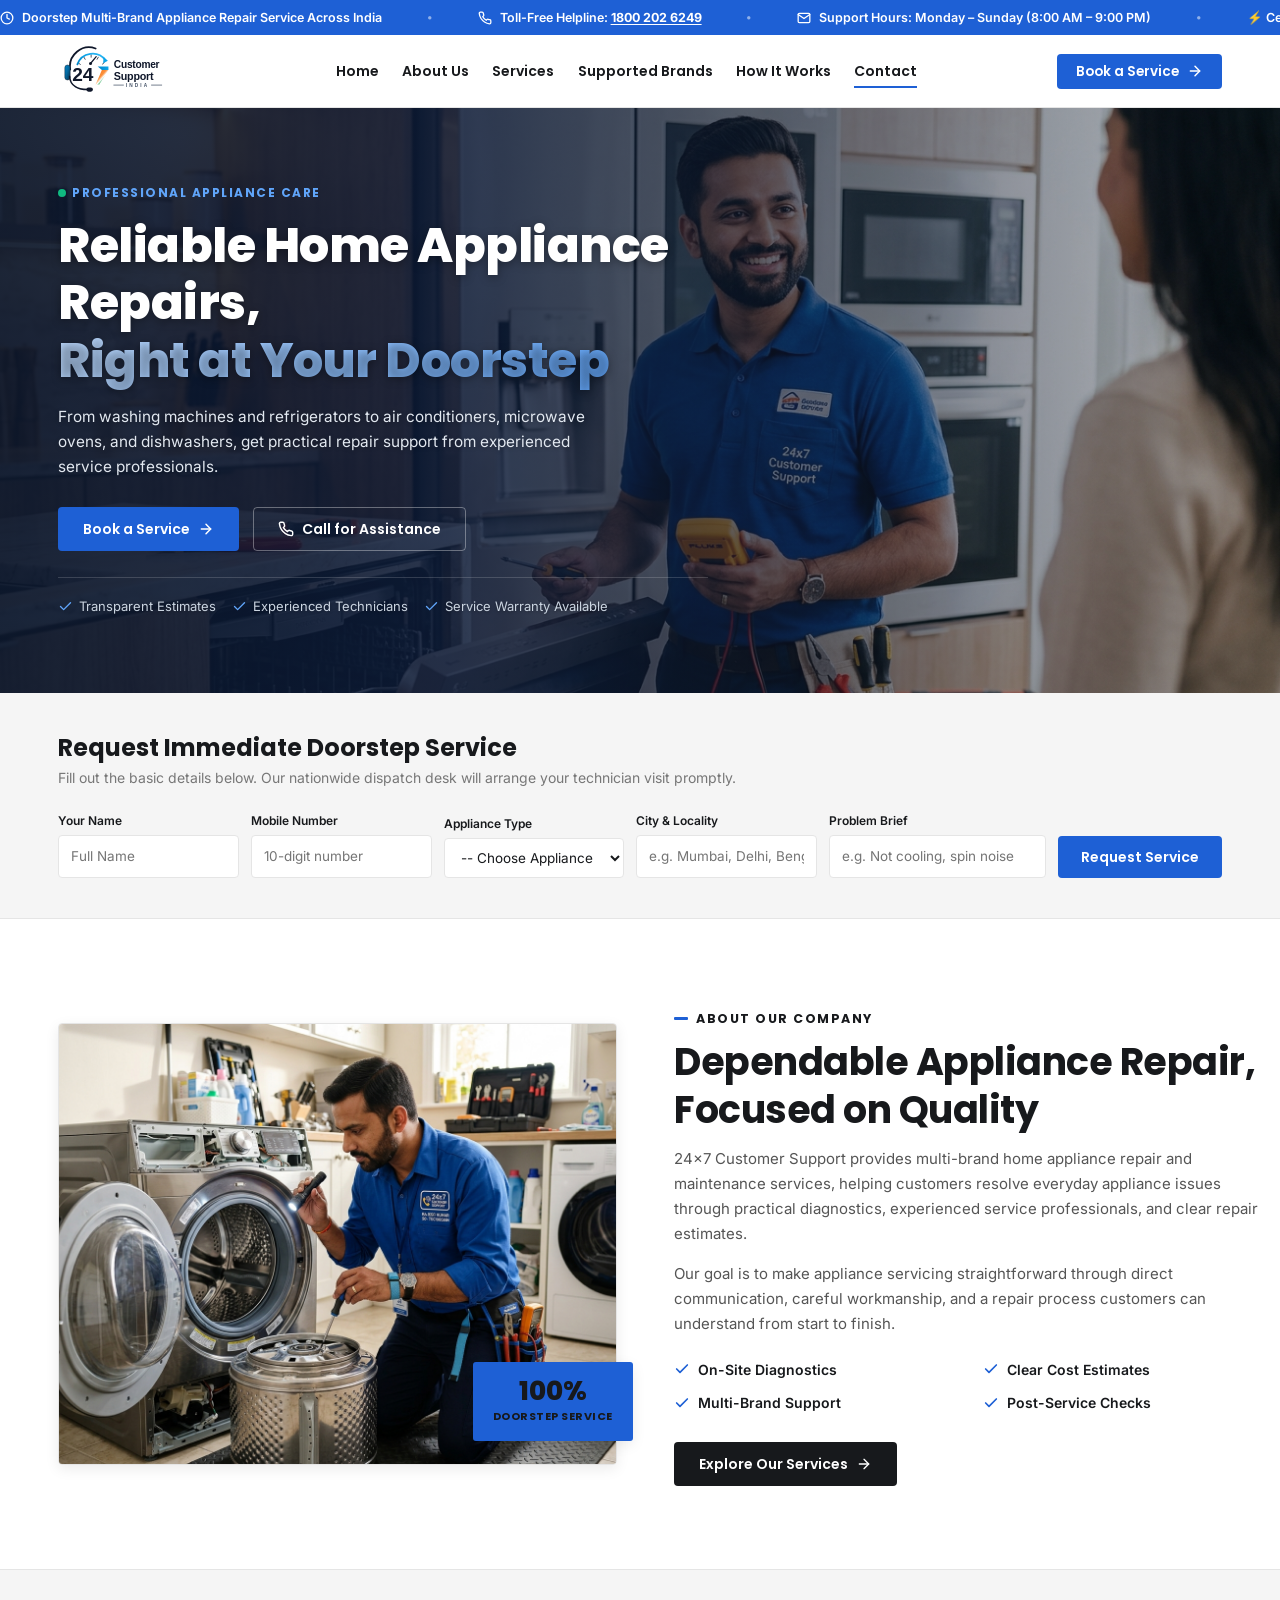
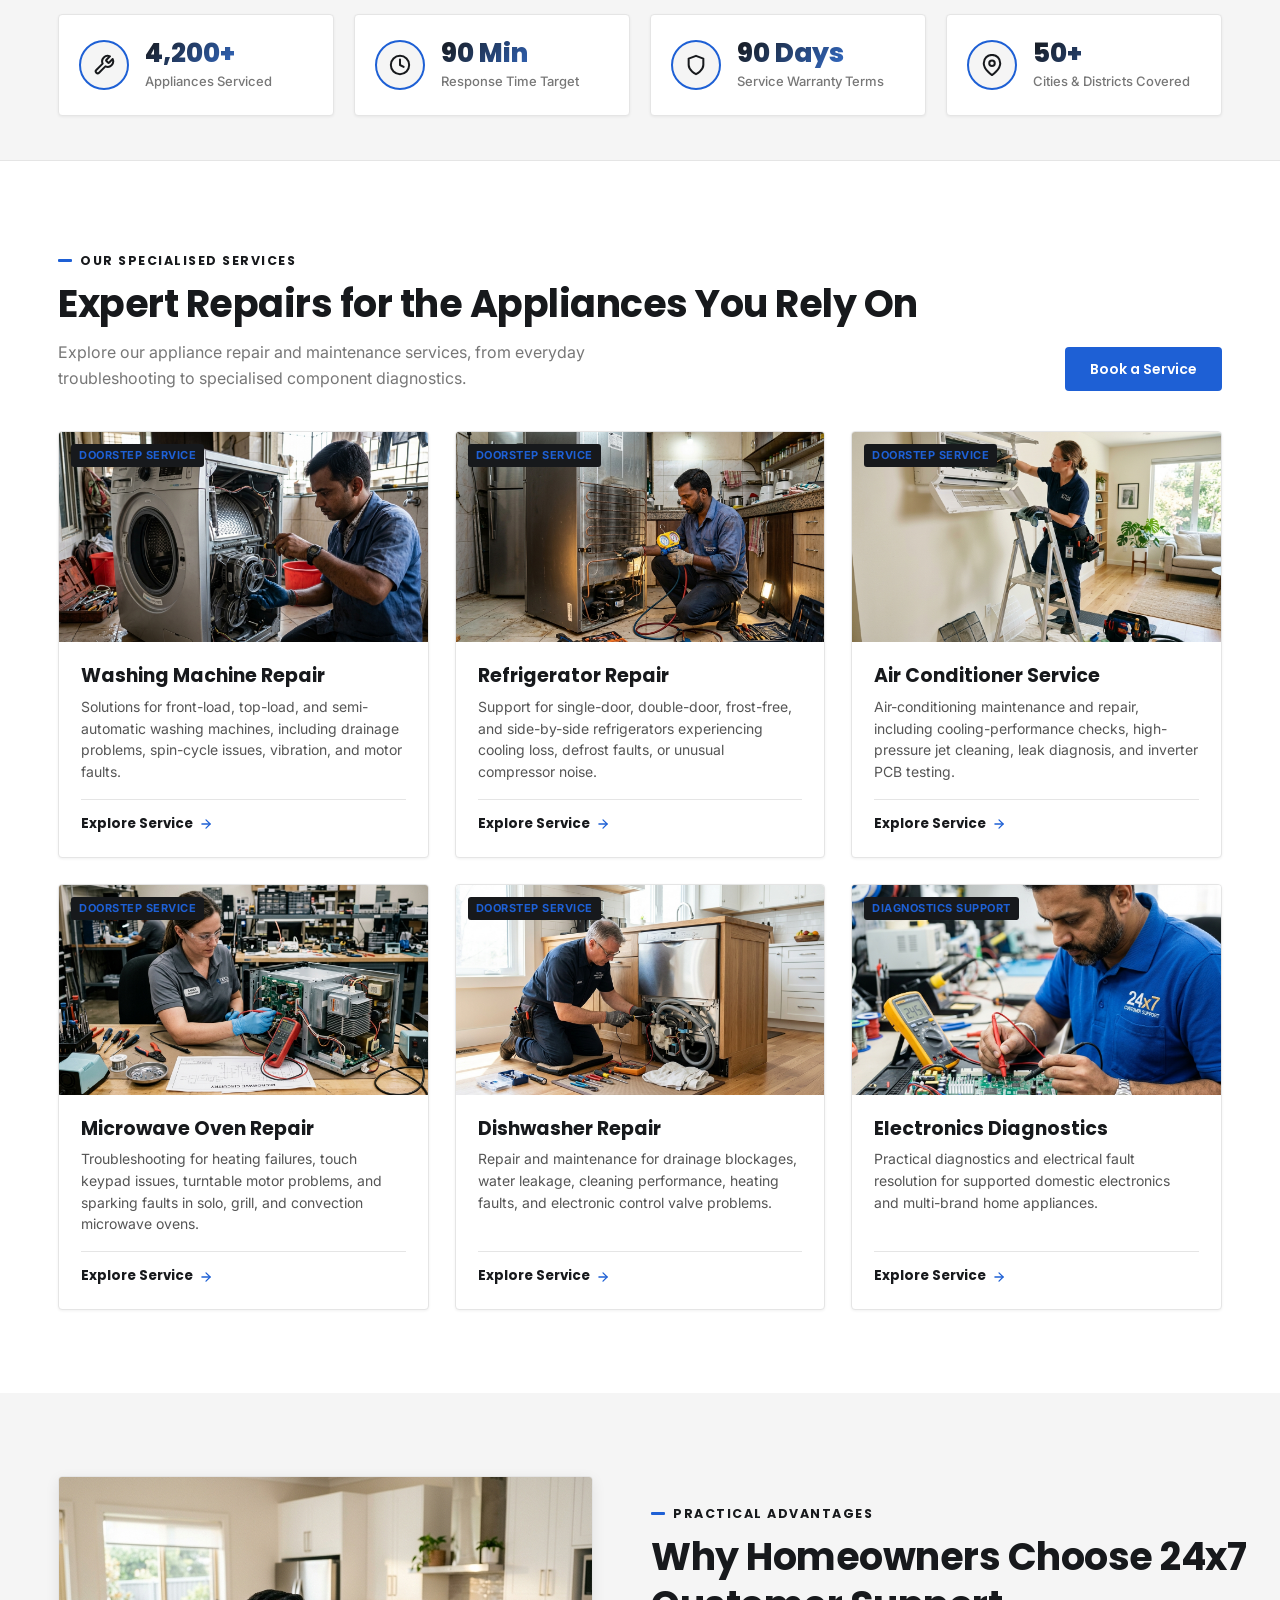
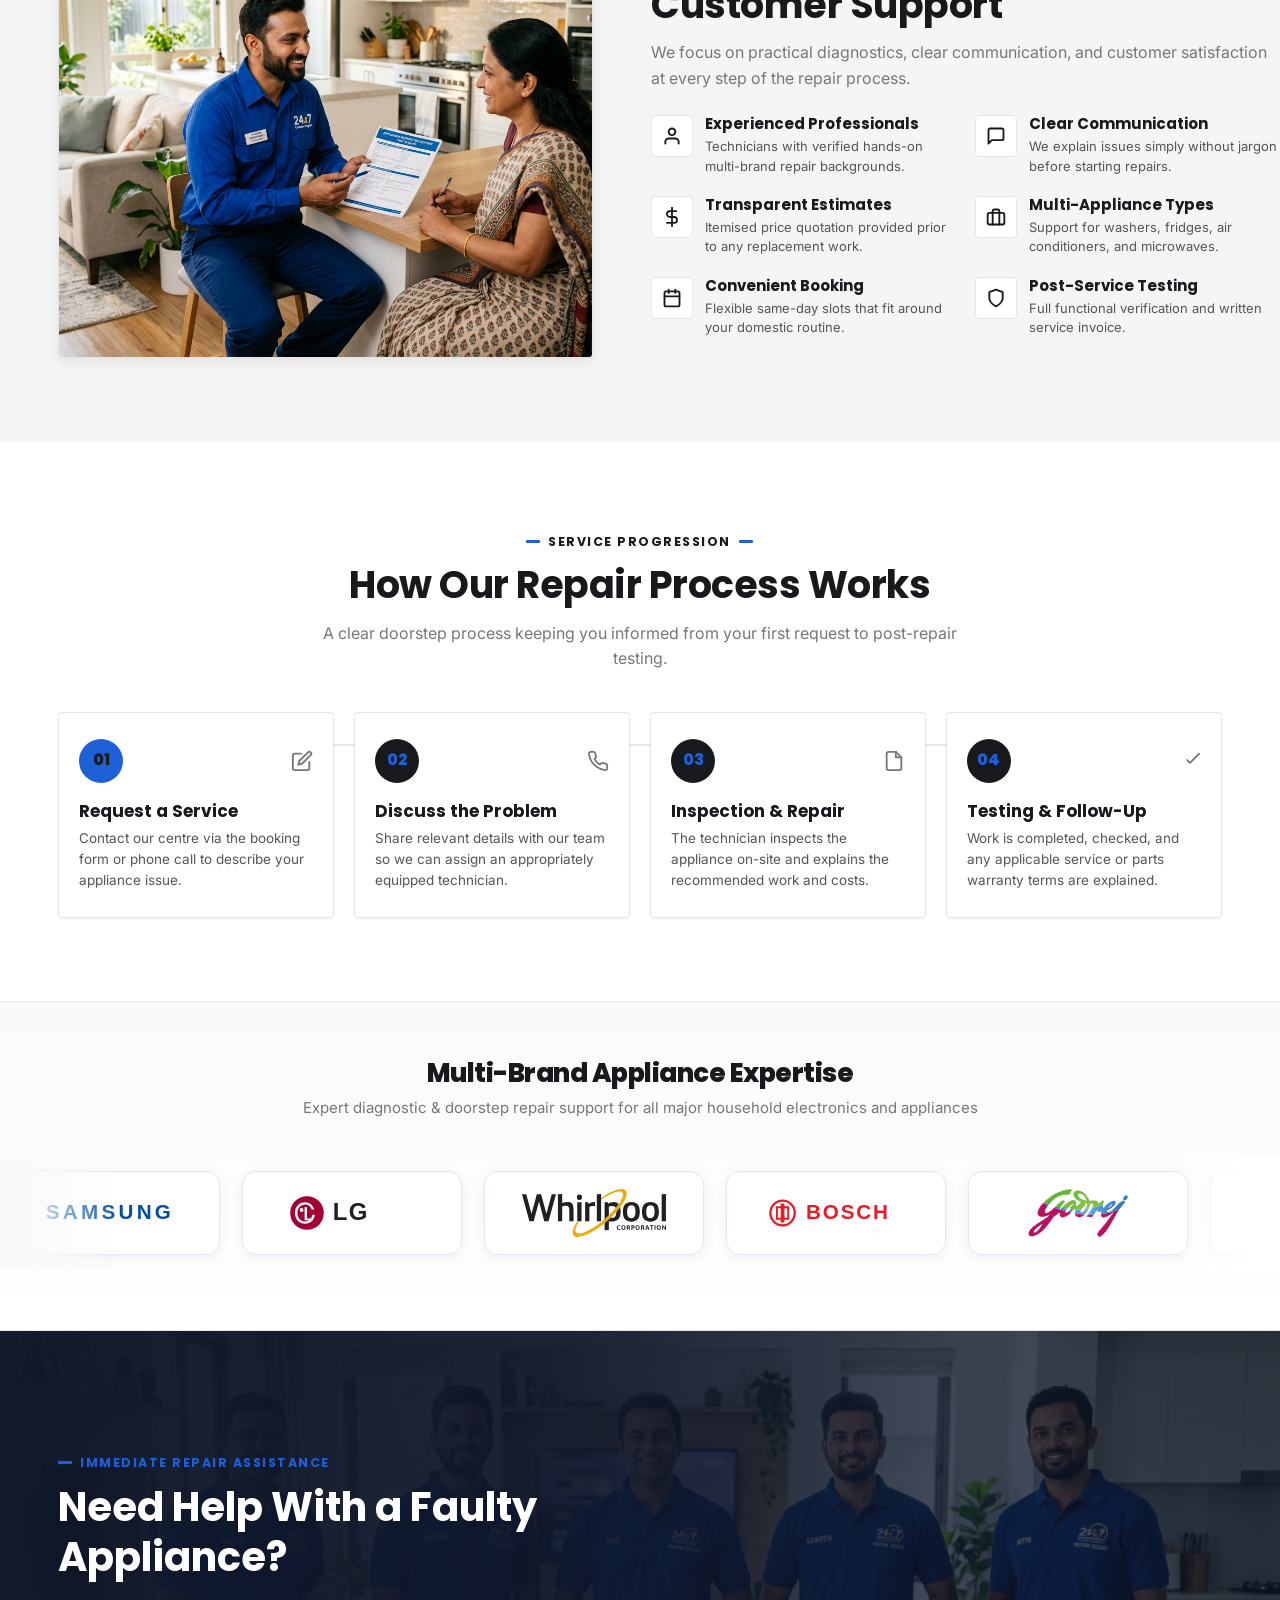
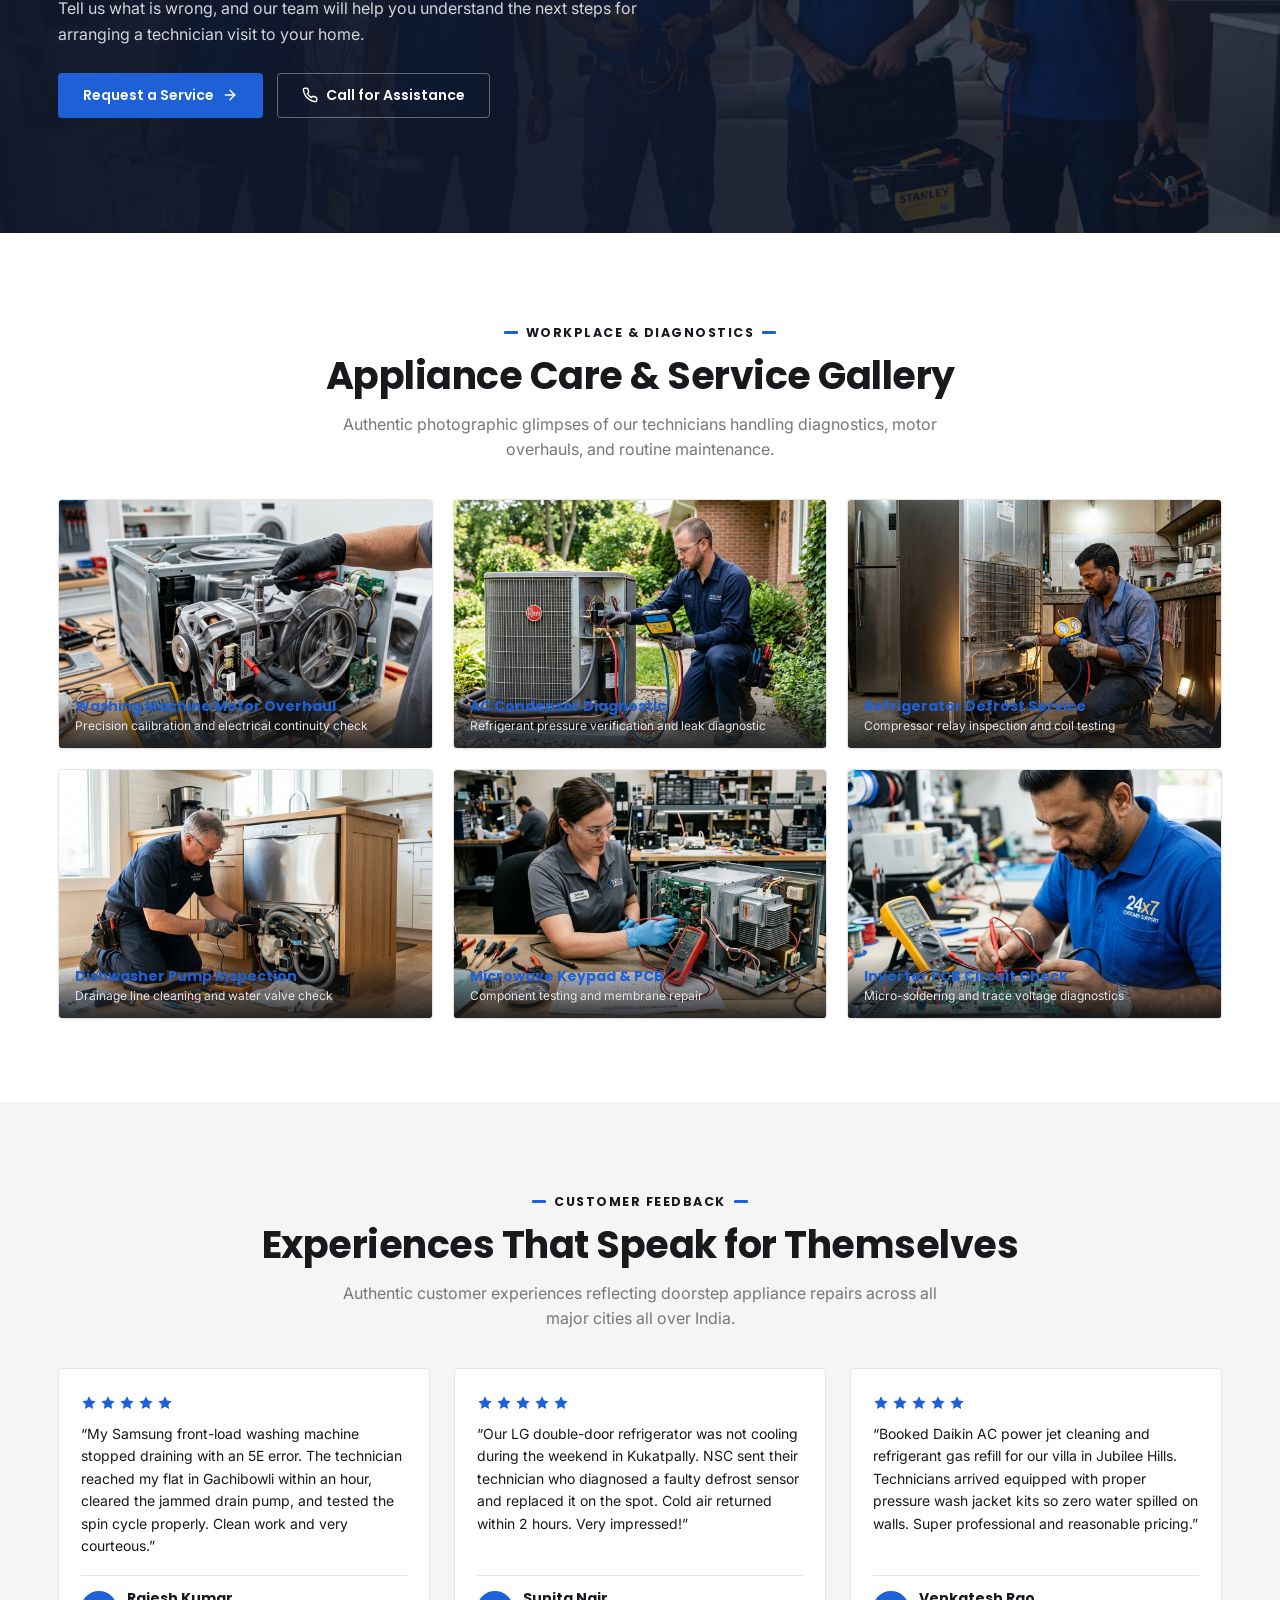
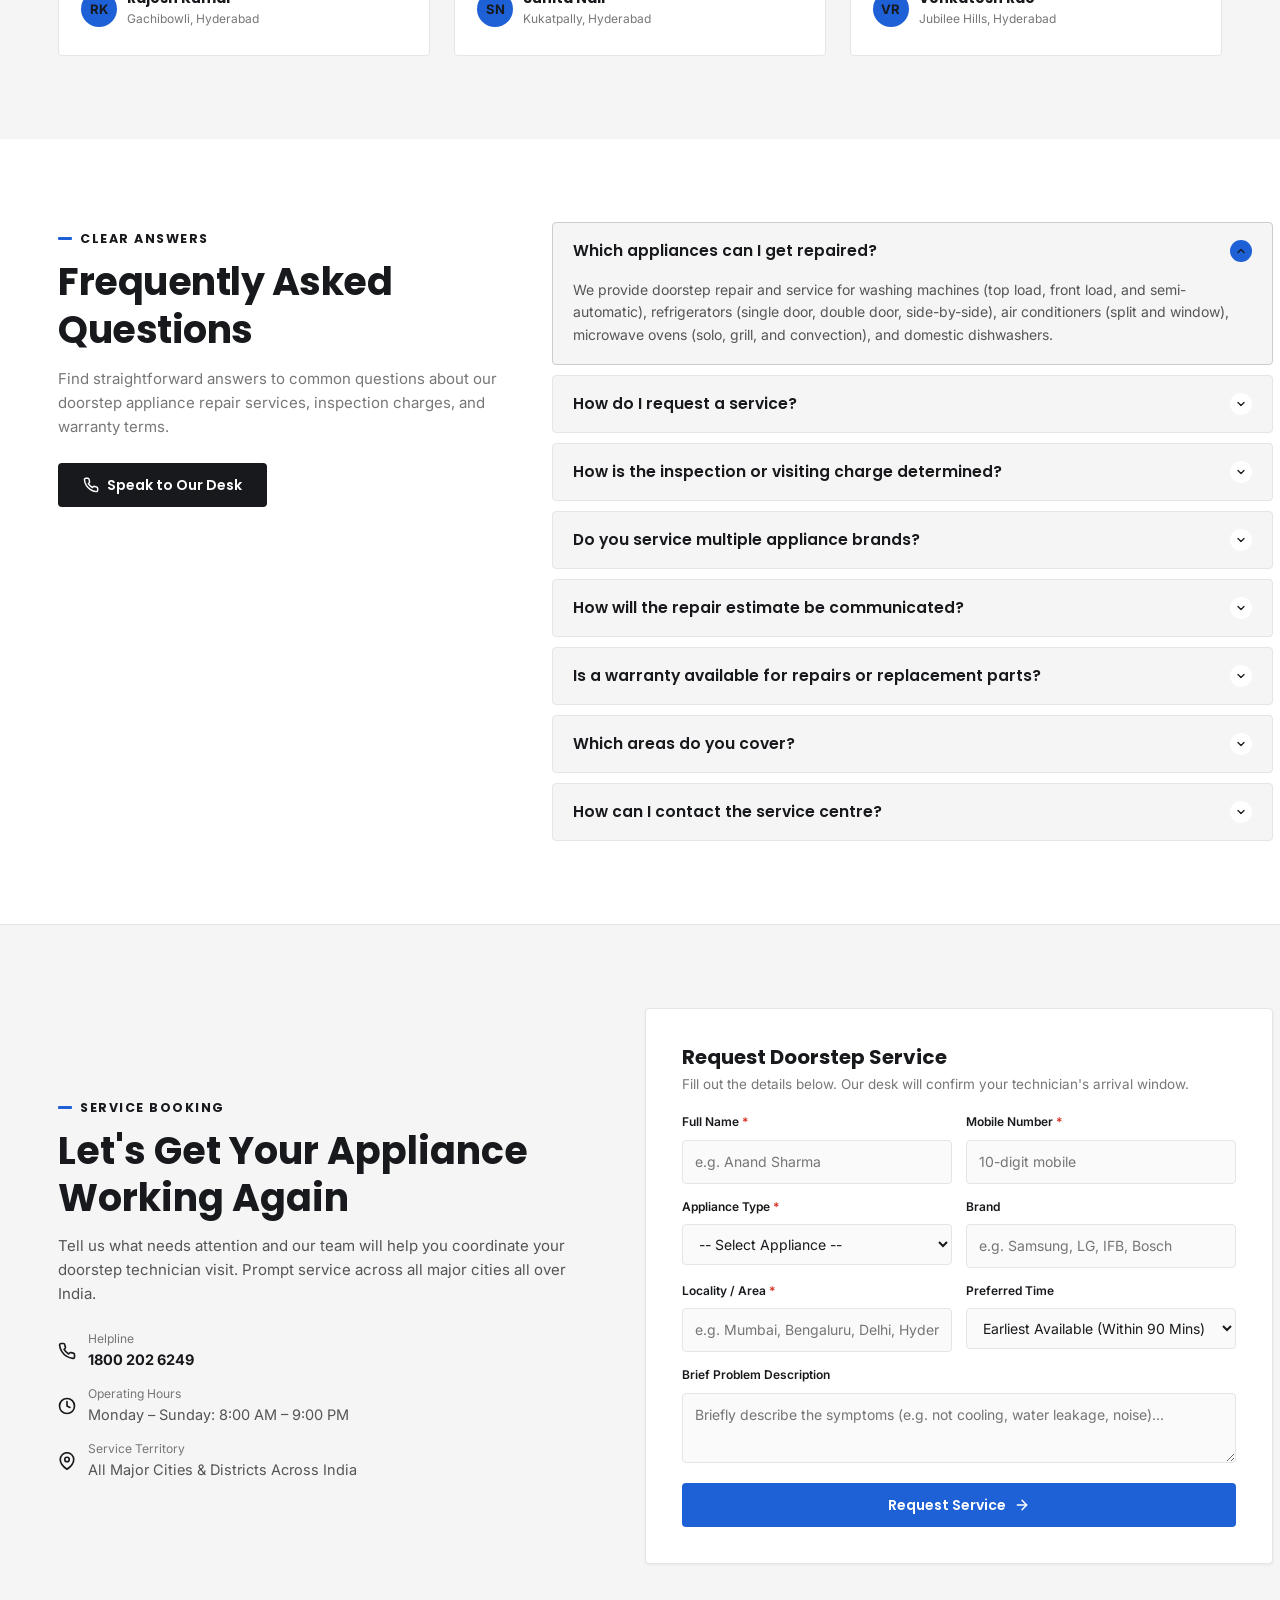
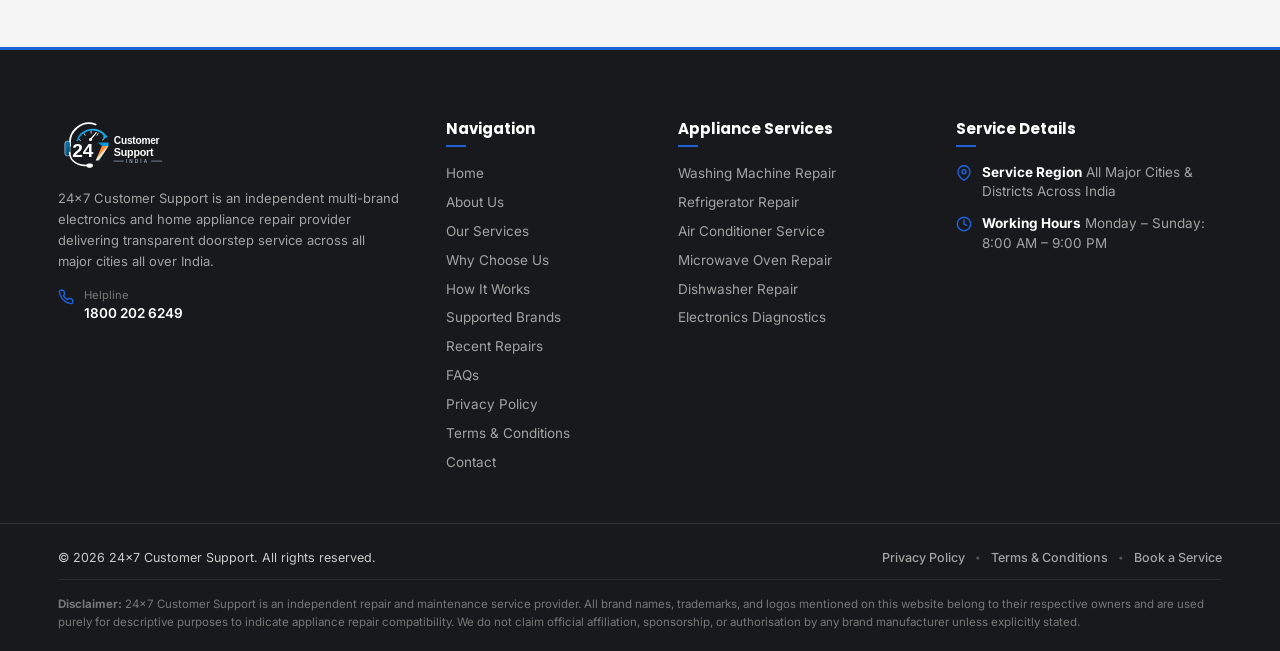
==== commit 7ad43f36: "final commit" ====
--- a/index.html
+++ b/index.html
@@ -188,7 +188,14 @@
          SECTION 03 — HERO SECTION (AMPVEX ASYMMETRICAL CHARCOAL/IMAGE COMPOSITION)
          ========================================================================= -->
     <section class="ampvex-hero-section" aria-label="Hero Introduction">
-      <div class="hero-full-wrap">
+      <div class="hero-bg-wrapper" aria-hidden="true">
+        <img src="assets/hero-appliance-technician.jpg"
+          alt="Technician inspecting home appliance with electronic multimeter and tools"
+          class="hero-bg-img"
+          fetchpriority="high">
+        <div class="hero-bg-overlay"></div>
+      </div>
+      <div class="container hero-container">
         <div class="hero-content-col reveal-from-left">
           <span class="hero-eyebrow badge-live-pulse">Professional Appliance Care</span>
           <h1 class="hero-headline">
@@ -241,12 +248,6 @@
               <span>Service Warranty Available</span>
             </div>
           </div>
-        </div>
-
-        <div class="hero-image-col reveal-from-right">
-          <img src="assets/hero-appliance-technician.jpg"
-            alt="Technician inspecting home appliance with electronic multimeter and tools" width="800" height="500"
-            fetchpriority="high">
         </div>
       </div>
     </section>
--- a/style.css
+++ b/style.css
@@ -465,40 +465,55 @@
    -------------------------------------------------------------------------- */
 .ampvex-hero-section {
   position: relative;
-  background: radial-gradient(circle at 15% 50%, #172554 0%, #0F172A 55%, #0B1120 100%);
+  background-color: #0d1829;
   color: var(--color-white);
   overflow: hidden;
-  min-height: 520px;
-}
-
-.ampvex-hero-section::after {
-  content: "";
+  min-height: 580px;
+  display: flex;
+  align-items: center;
+}
+
+.hero-bg-wrapper {
   position: absolute;
-  top: -100px;
-  right: 20%;
-  width: 480px;
-  height: 480px;
-  background: radial-gradient(circle, rgba(30, 96, 213, 0.22) 0%, transparent 70%);
+  inset: 0;
+  width: 100%;
+  height: 100%;
+  overflow: hidden;
+  z-index: 0;
+}
+
+.hero-bg-img {
+  width: 100%;
+  height: 100%;
+  object-fit: cover;
+  object-position: center 30%;
+  display: block;
+}
+
+.hero-bg-overlay {
+  position: absolute;
+  inset: 0;
+  /* Multi-stop gradient: darker on left to make typography pop, soft & bright on right so technician & kitchen are clearly visible */
+  background: linear-gradient(
+    90deg,
+    rgba(10, 22, 44, 0.92) 0%,
+    rgba(13, 27, 56, 0.85) 35%,
+    rgba(15, 23, 42, 0.6) 65%,
+    rgba(15, 23, 42, 0.25) 100%
+  );
   pointer-events: none;
-  z-index: 1;
-}
-
-.hero-full-wrap,
-.hero-grid {
-  display: grid;
-  grid-template-columns: minmax(0, 1fr) minmax(0, 1fr);
-  align-items: stretch;
-  min-height: 520px;
+}
+
+.hero-container {
   position: relative;
+  z-index: 2;
   width: 100%;
+  padding-top: clamp(48px, 6vw, 76px);
+  padding-bottom: clamp(48px, 6vw, 76px);
 }
 
 .hero-content-col {
-  padding-top: clamp(48px, 5vw, 64px);
-  padding-bottom: clamp(48px, 5vw, 64px);
-  padding-left: clamp(20px, calc((100vw - var(--container-width)) / 2 + 32px), 120px);
-  padding-right: clamp(24px, 4vw, 48px);
-  z-index: 2;
+  max-width: 650px;
   display: flex;
   flex-direction: column;
   justify-content: center;
@@ -524,21 +539,24 @@
   line-height: 1.2;
   letter-spacing: -0.5px;
   margin-bottom: 16px;
+  text-shadow: 0 2px 10px rgba(0, 0, 0, 0.35);
 }
 
 .hero-headline .text-highlight-yellow {
   color: #93C5FD;
   background: linear-gradient(135deg, #BFDBFE 0%, #60A5FA 100%);
   -webkit-background-clip: text;
+  background-clip: text;
   -webkit-text-fill-color: transparent;
 }
 
 .hero-description {
   font-size: clamp(14.5px, 1.2vw, 16px);
-  color: #CBD5E1;
+  color: #E2E8F0;
   line-height: 1.6;
   margin-bottom: 28px;
-  max-width: 500px;
+  max-width: 540px;
+  text-shadow: 0 1px 4px rgba(0, 0, 0, 0.3);
 }
 
 .hero-actions {
@@ -554,9 +572,9 @@
   align-items: center;
   gap: 16px;
   padding-top: 18px;
-  border-top: 1px solid rgba(255, 255, 255, 0.12);
+  border-top: 1px solid rgba(255, 255, 255, 0.16);
   font-size: 13px;
-  color: #94A3B8;
+  color: #CBD5E1;
   flex-wrap: wrap;
 }
 
@@ -564,6 +582,7 @@
   display: inline-flex;
   align-items: center;
   gap: 6px;
+  text-shadow: 0 1px 3px rgba(0, 0, 0, 0.3);
 }
 
 .hero-trust-item svg {
@@ -571,33 +590,6 @@
   height: 15px;
   color: #60A5FA;
   flex-shrink: 0;
-}
-
-.hero-image-col {
-  position: relative;
-  height: 100%;
-  min-height: 520px;
-  display: flex;
-  margin: 0;
-  padding: 0;
-  overflow: hidden;
-}
-
-.hero-image-col img {
-  width: 100%;
-  height: 100%;
-  object-fit: cover;
-  object-position: center 25%;
-  display: block;
-}
-
-.hero-image-col::before {
-  content: "";
-  position: absolute;
-  inset: 0;
-  background: linear-gradient(to right, #0F172A 0%, rgba(15, 23, 42, 0.45) 30%, transparent 70%);
-  pointer-events: none;
-  z-index: 1;
 }
 
 /* --------------------------------------------------------------------------
@@ -2084,28 +2076,26 @@
   /* Hero Mobile */
   .ampvex-hero-section {
     min-height: auto;
-  }
-
-  .hero-full-wrap,
-  .hero-grid {
-    grid-template-columns: 1fr;
-    min-height: auto;
+    padding: 20px 0;
+  }
+
+  .hero-bg-overlay {
+    background: linear-gradient(
+      180deg,
+      rgba(10, 22, 44, 0.90) 0%,
+      rgba(13, 27, 56, 0.85) 60%,
+      rgba(15, 23, 42, 0.75) 100%
+    );
+  }
+
+  .hero-container {
+    padding-top: 36px;
+    padding-bottom: 36px;
   }
 
   .hero-content-col {
-    padding-top: 36px;
-    padding-bottom: 32px;
-    padding-left: 20px;
-    padding-right: 20px;
-  }
-
-  .hero-image-col {
-    height: 280px;
-    min-height: 280px;
-  }
-
-  .hero-image-col::before {
-    background: linear-gradient(to top, #0F172A 0%, transparent 60%);
+    padding: 0;
+    max-width: 100%;
   }
 
   .quick-request-form {
@@ -2791,6 +2781,7 @@
 .stat-number {
   background: linear-gradient(135deg, var(--color-charcoal-dark) 0%, #3B82F6 100%);
   -webkit-background-clip: text;
+  background-clip: text;
   -webkit-text-fill-color: transparent;
   display: inline-block;
   transition: transform 0.3s ease;
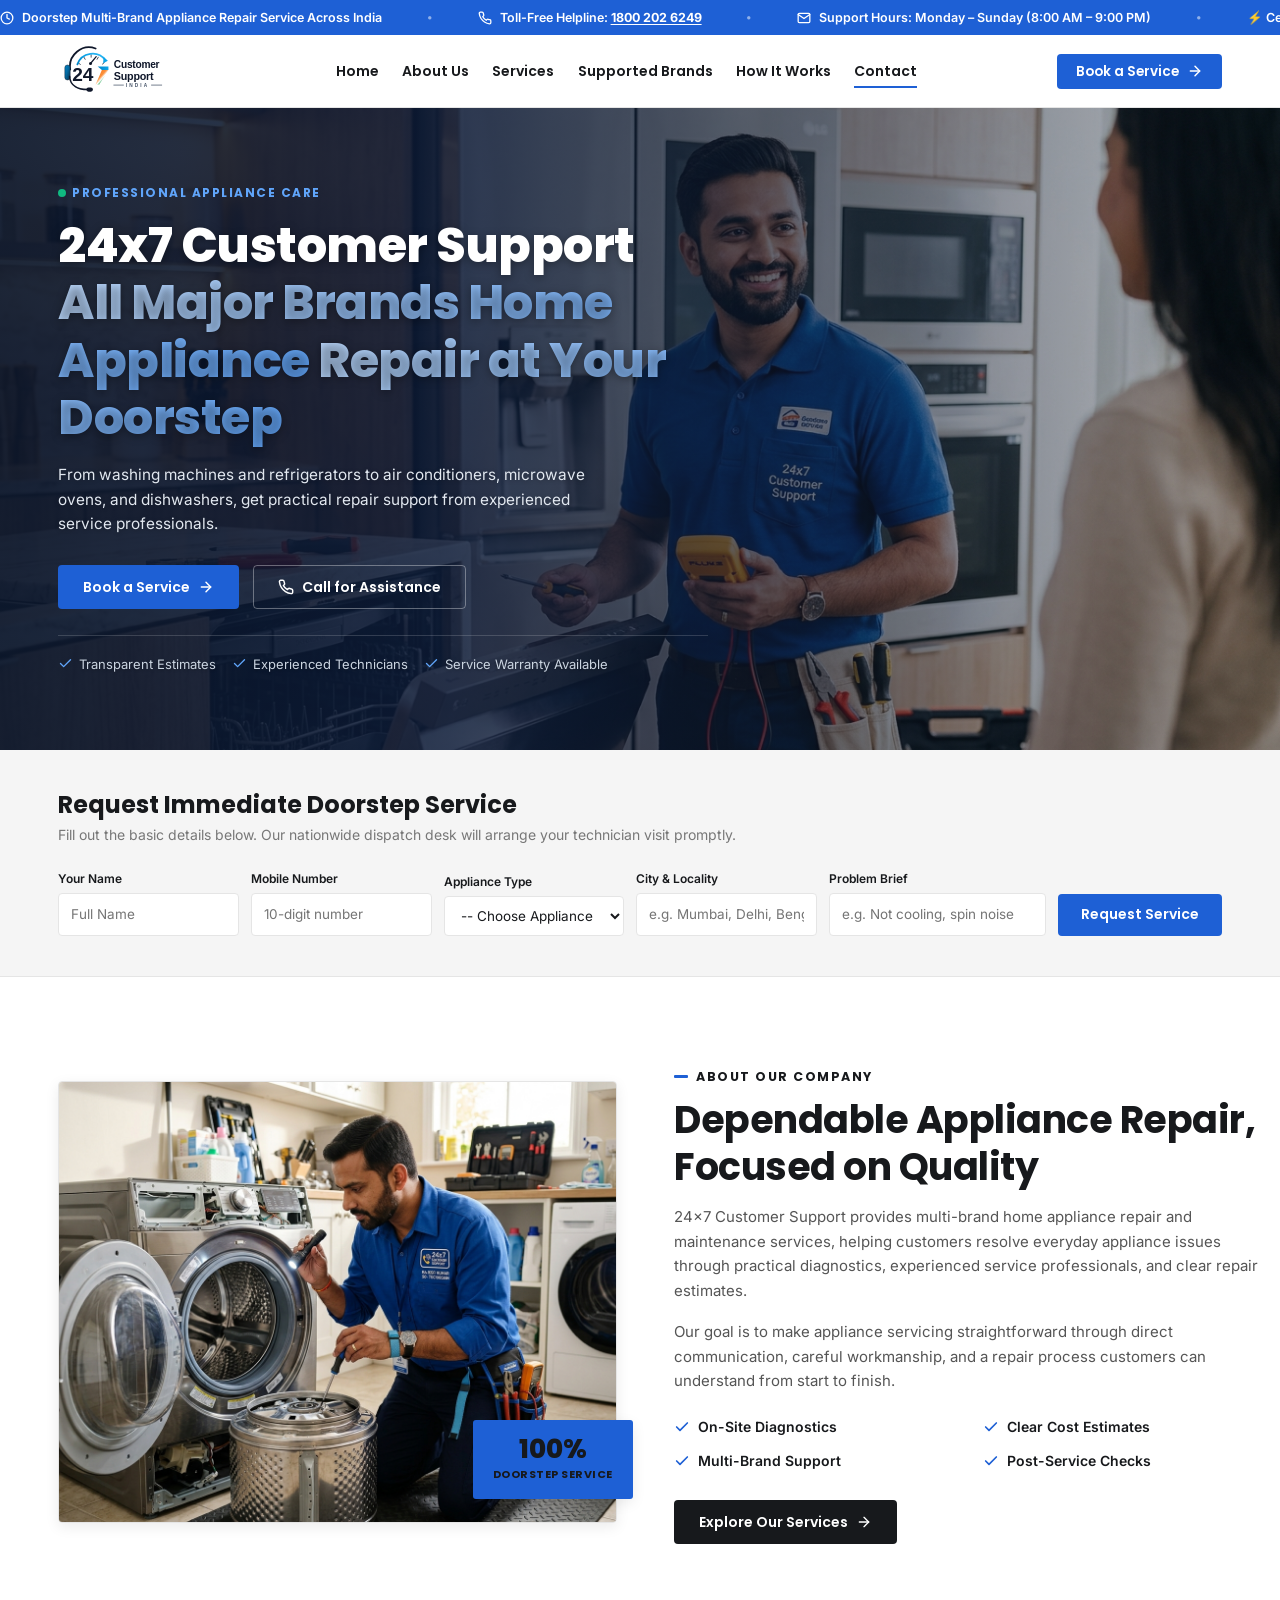
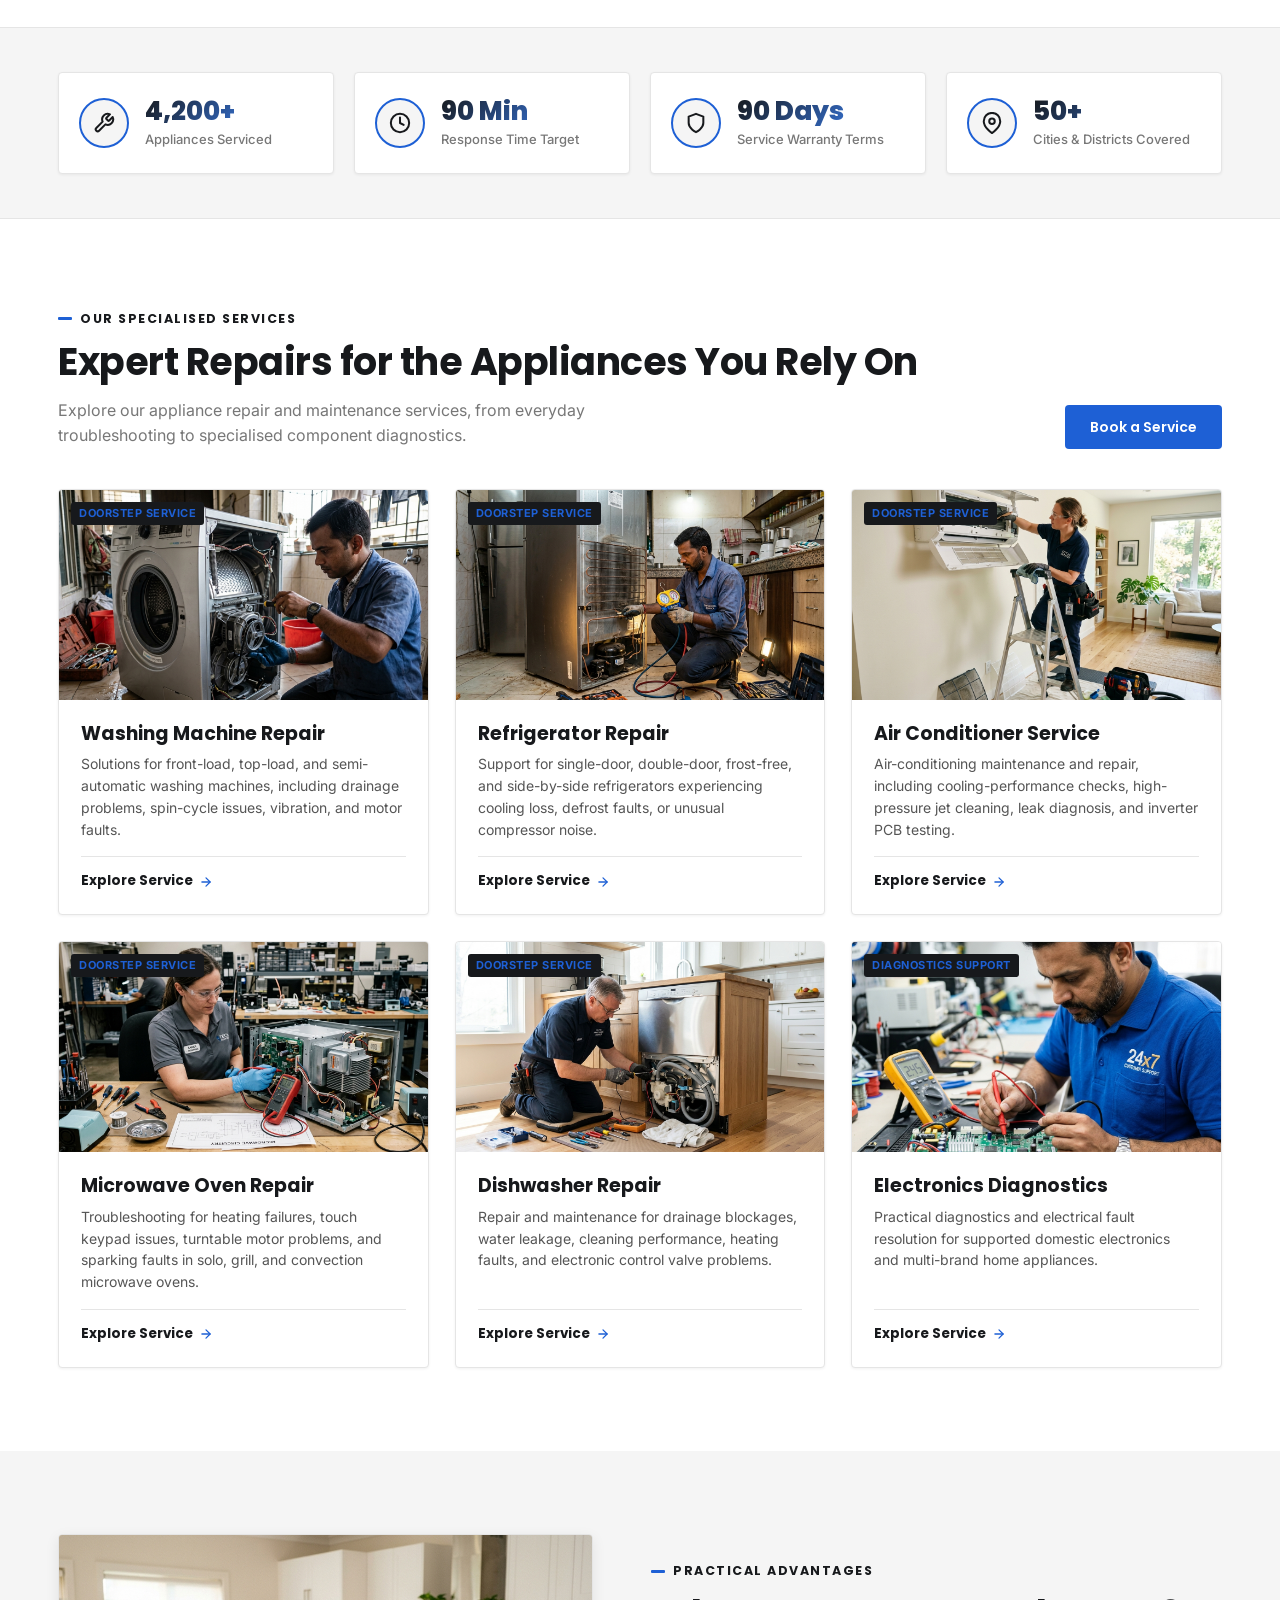
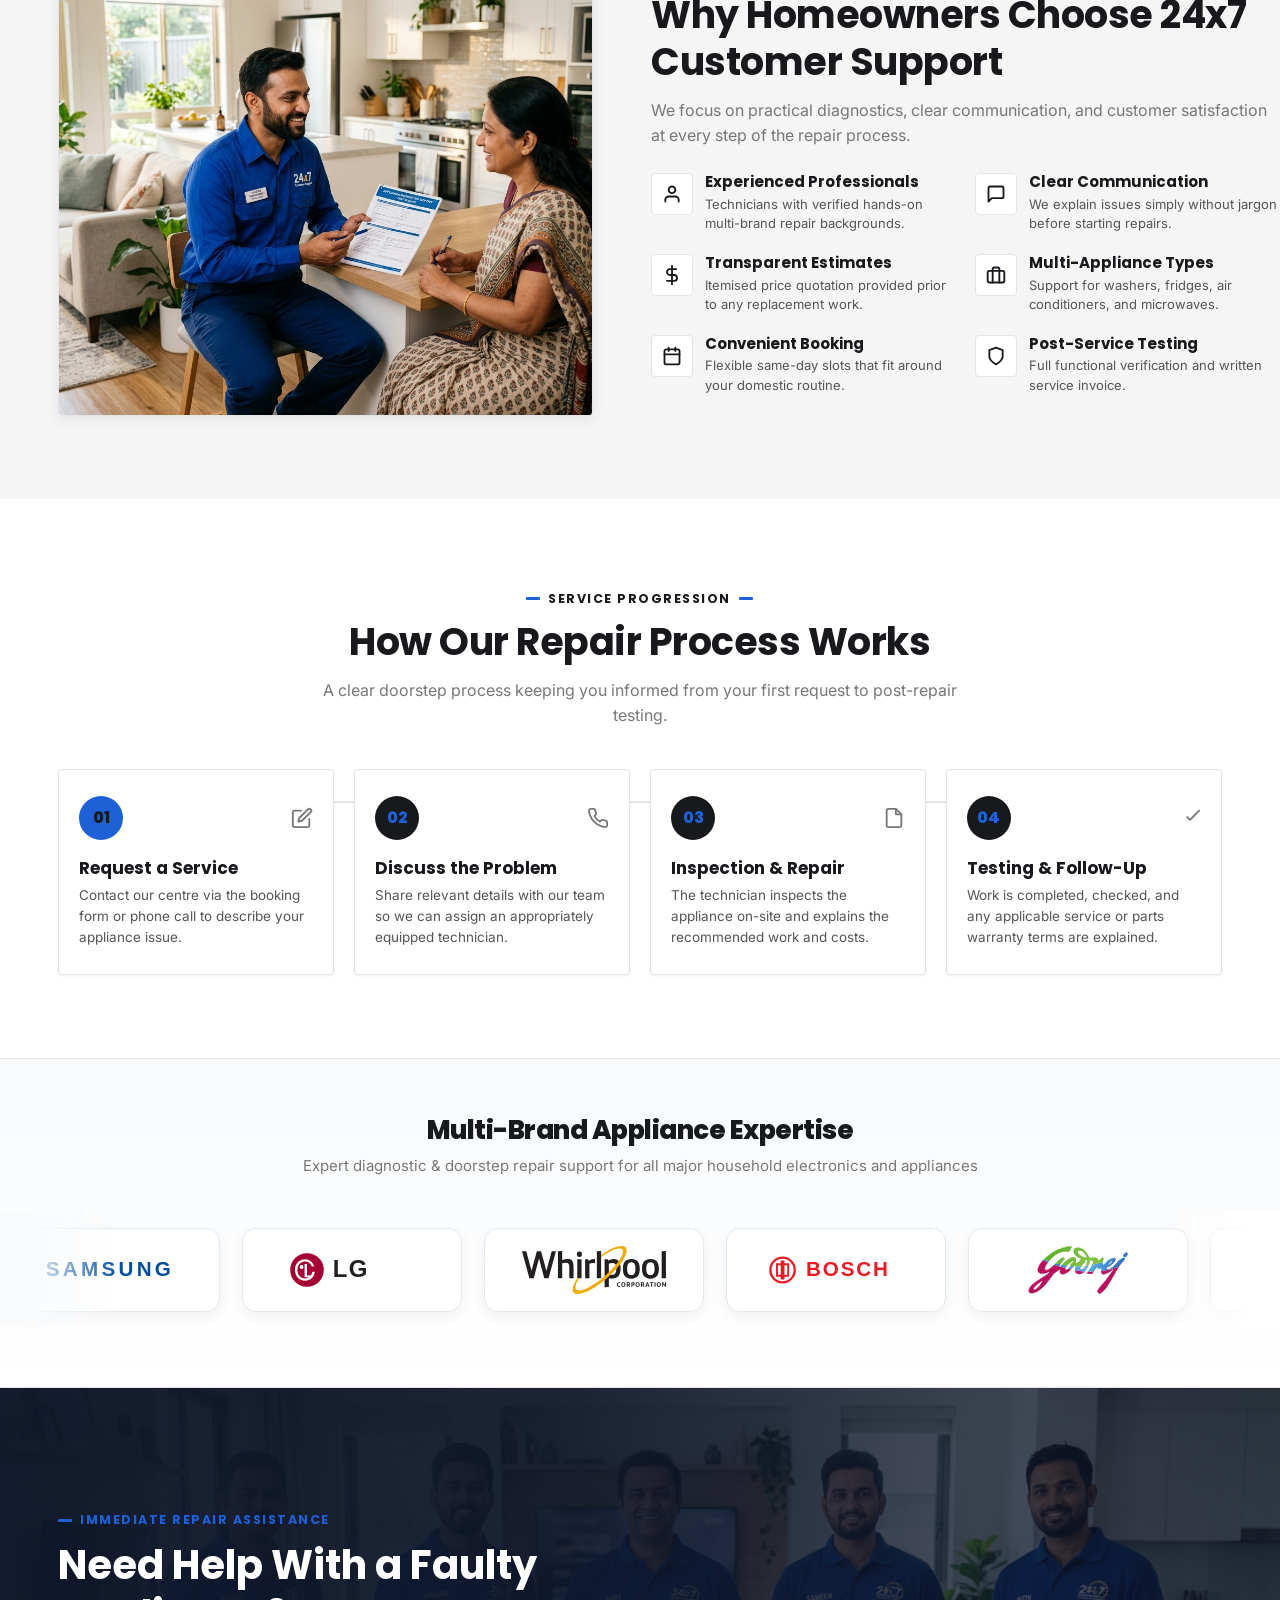
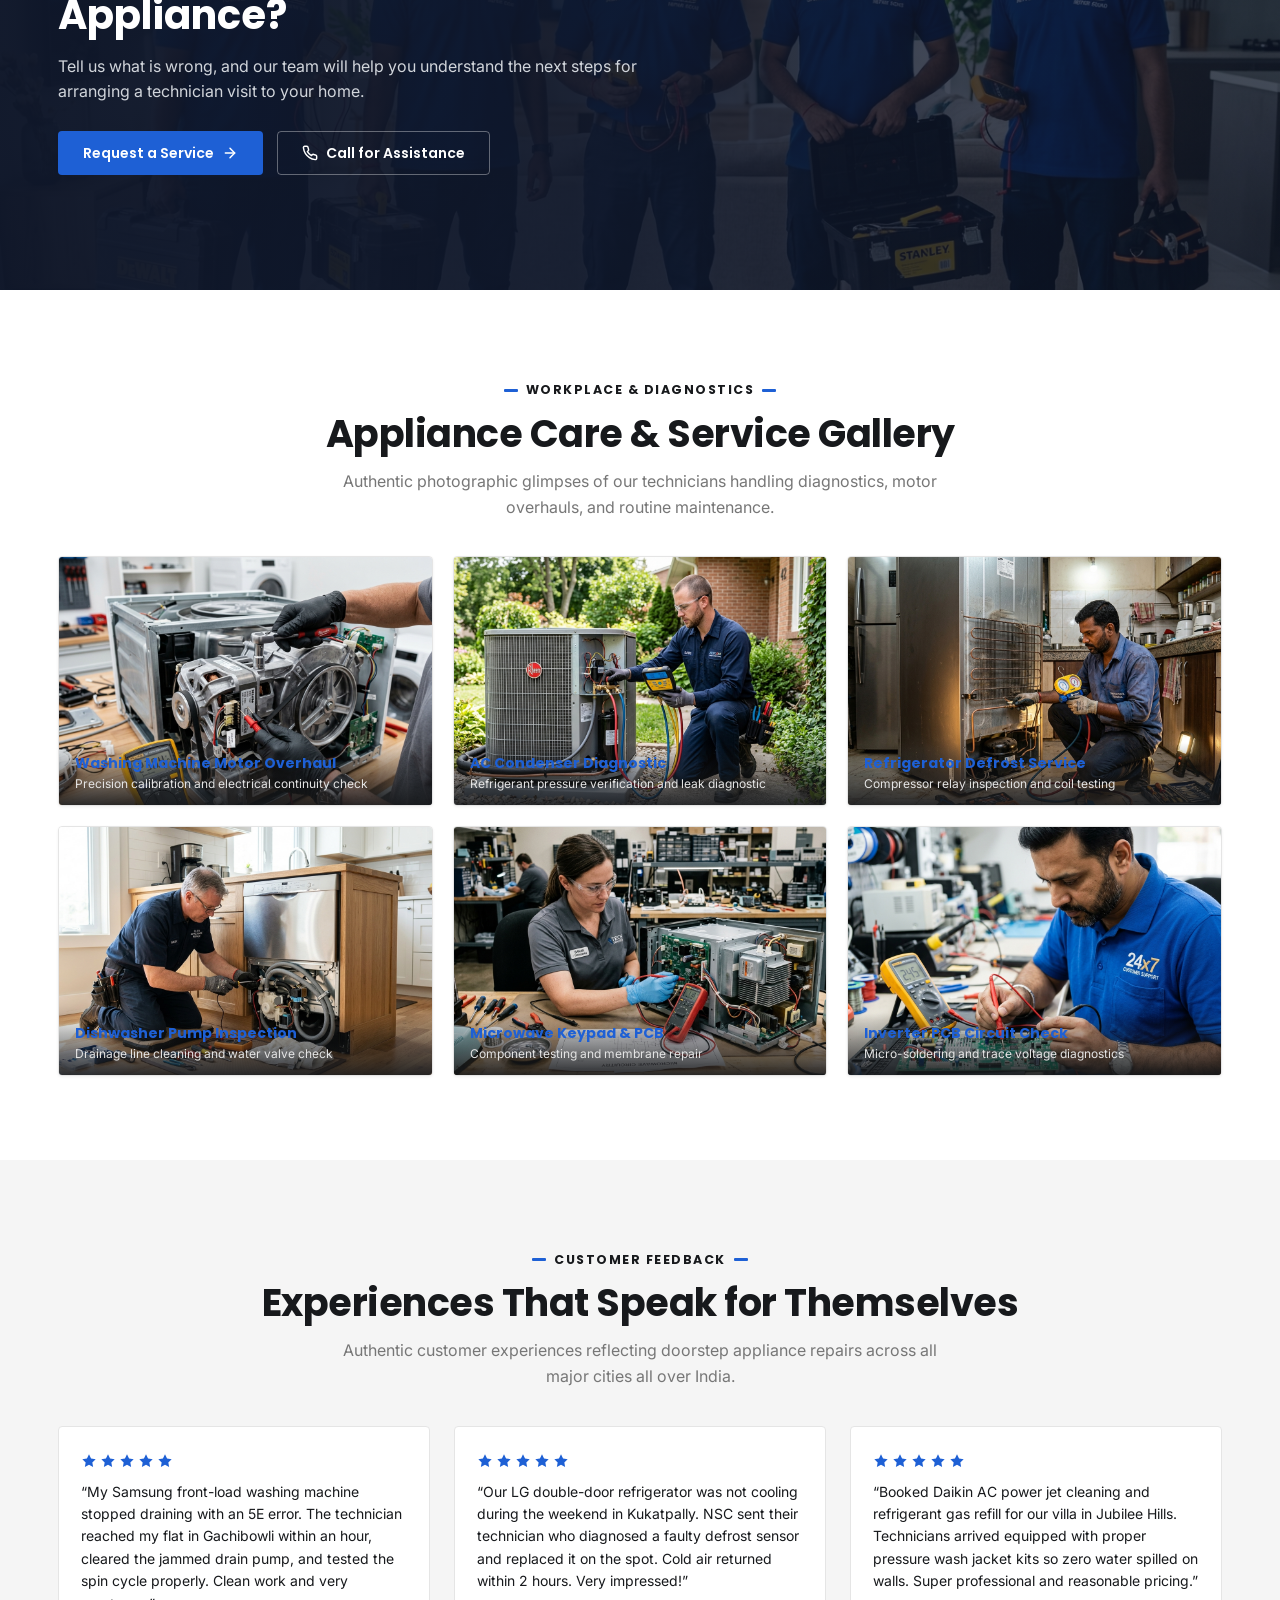
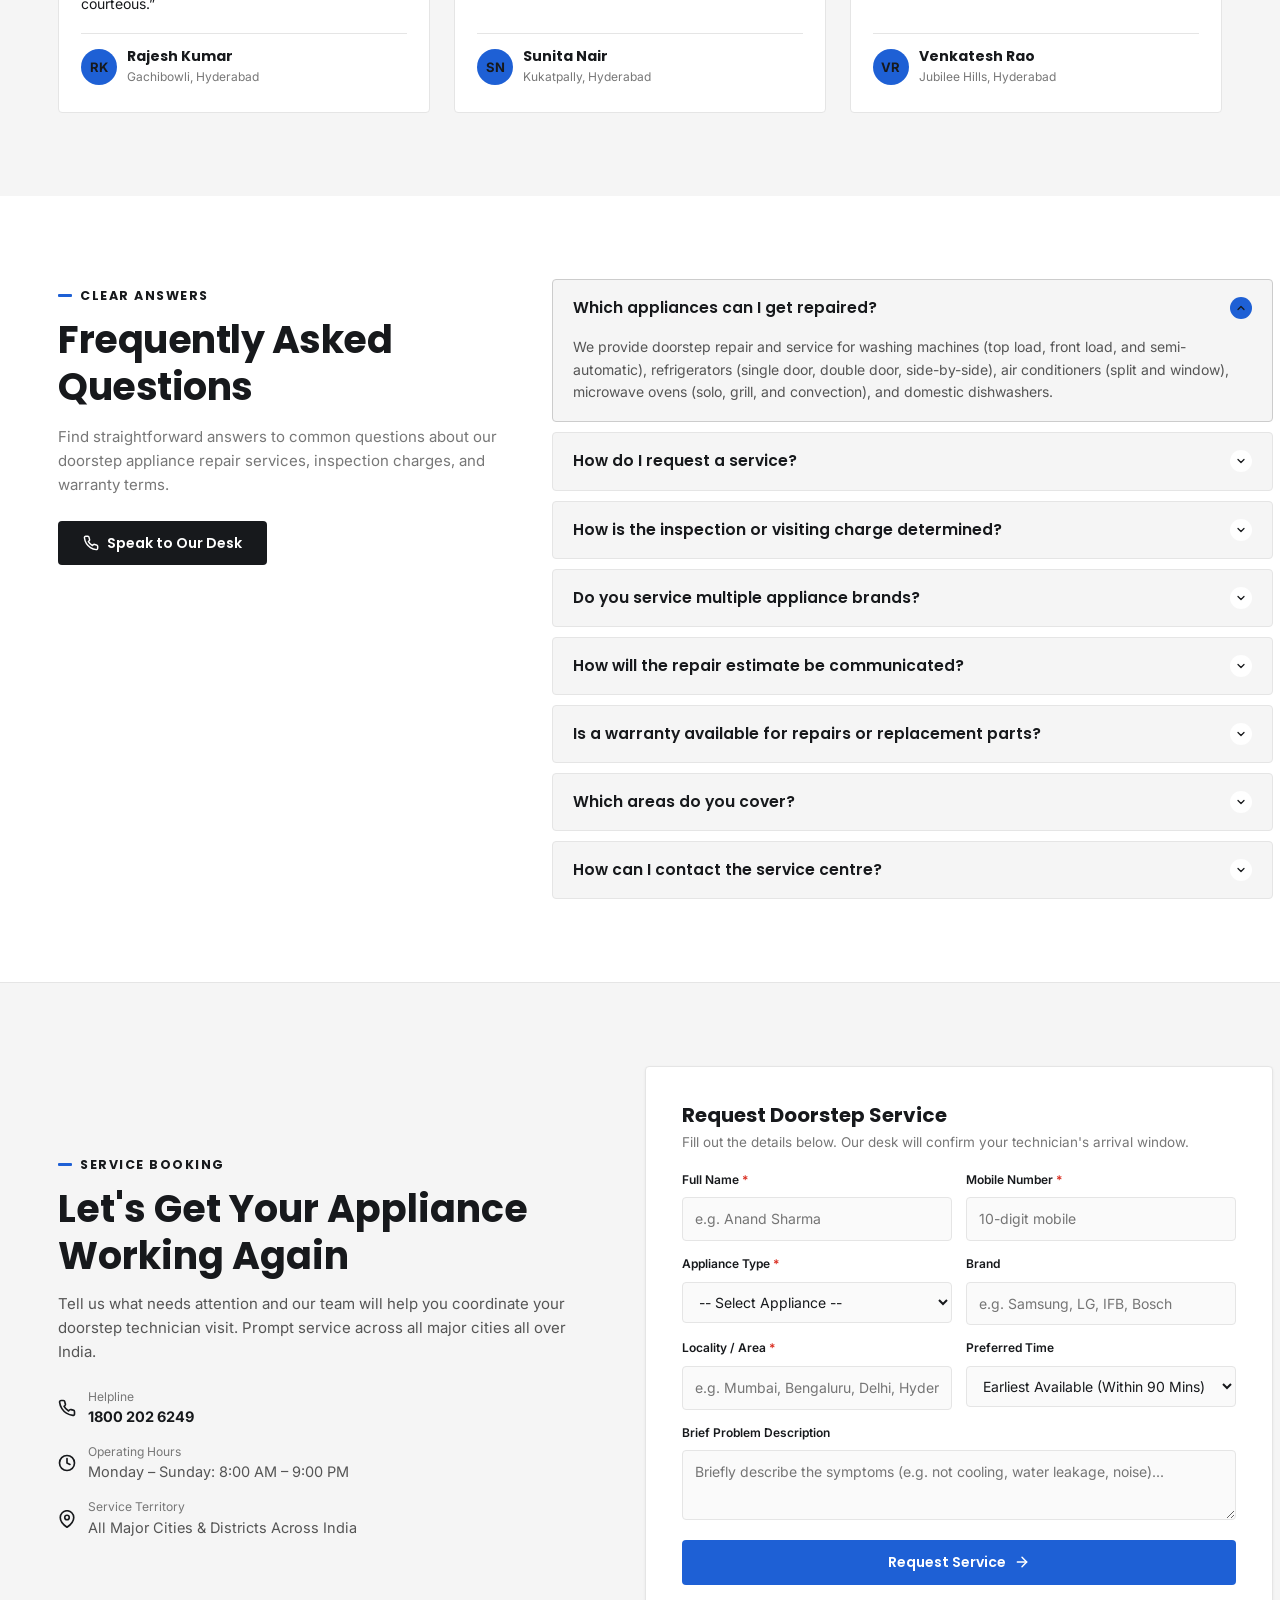
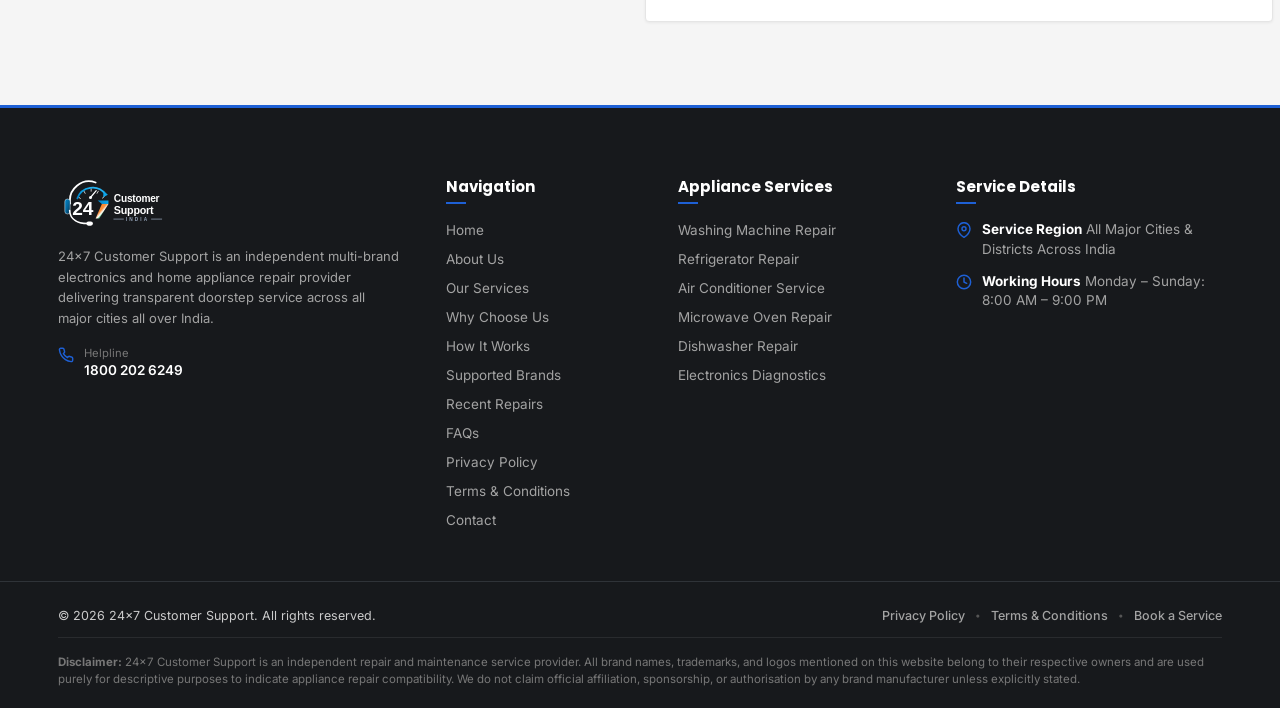
==== commit 4cf134b9: "hero section text content updated" ====
--- a/index.html
+++ b/index.html
@@ -120,8 +120,7 @@
   <header class="main-nav-header" id="mainNavHeader">
     <div class="container nav-container">
       <a href="#" class="brand-logo-link" aria-label="24x7 Customer Support Home">
-        <img src="assets/logo.svg" alt="24x7 Customer Support India" class="brand-logo-img"
-          width="180" height="54">
+        <img src="assets/logo.svg" alt="24x7 Customer Support India" class="brand-logo-img" width="180" height="54">
       </a>
 
       <!-- Desktop Navigation Menu -->
@@ -190,8 +189,7 @@
     <section class="ampvex-hero-section" aria-label="Hero Introduction">
       <div class="hero-bg-wrapper" aria-hidden="true">
         <img src="assets/hero-appliance-technician.jpg"
-          alt="Technician inspecting home appliance with electronic multimeter and tools"
-          class="hero-bg-img"
+          alt="Technician inspecting home appliance with electronic multimeter and tools" class="hero-bg-img"
           fetchpriority="high">
         <div class="hero-bg-overlay"></div>
       </div>
@@ -199,8 +197,9 @@
         <div class="hero-content-col reveal-from-left">
           <span class="hero-eyebrow badge-live-pulse">Professional Appliance Care</span>
           <h1 class="hero-headline">
-            Reliable Home Appliance Repairs, <br>
-            <span class="text-highlight-yellow">Right at Your Doorstep</span>
+            24x7 Customer Support <br>
+            <span class="text-highlight-yellow">All Major Brands Home Appliance</span>
+            <span class="text-highlight-yellow">Repair at Your Doorstep</span>
           </h1>
           <p class="hero-description">
             From washing machines and refrigerators to air conditioners, microwave ovens, and dishwashers, get practical
@@ -289,8 +288,8 @@
 
           <div class="form-group-compact">
             <label for="quickLocation">City & Locality</label>
-            <input type="text" id="quickLocation" class="form-control-compact" placeholder="e.g. Mumbai, Delhi, Bengaluru, Hyderabad"
-              required>
+            <input type="text" id="quickLocation" class="form-control-compact"
+              placeholder="e.g. Mumbai, Delhi, Bengaluru, Hyderabad" required>
           </div>
 
           <div class="form-group-compact">
@@ -632,8 +631,9 @@
     <section class="section-pad why-section" id="why-us" aria-labelledby="whyHeading">
       <div class="container why-grid">
         <div class="why-image-col">
-          <img src="assets/why-choose-us.jpg" alt="24x7 Customer Support technician explaining inspection report to customer"
-            width="600" height="480" loading="lazy">
+          <img src="assets/why-choose-us.jpg"
+            alt="24x7 Customer Support technician explaining inspection report to customer" width="600" height="480"
+            loading="lazy">
         </div>
 
         <div class="why-content-col">
@@ -1355,7 +1355,9 @@
               </button>
               <div class="faq-content">
                 <div class="faq-content-inner">
-                  We cover residential and commercial properties across major metropolitan cities and urban centres all over India, including Delhi NCR, Mumbai, Bengaluru, Hyderabad, Chennai, Kolkata, Pune, Ahmedabad, and surrounding regions.
+                  We cover residential and commercial properties across major metropolitan cities and urban centres all
+                  over India, including Delhi NCR, Mumbai, Bengaluru, Hyderabad, Chennai, Kolkata, Pune, Ahmedabad, and
+                  surrounding regions.
                 </div>
               </div>
             </div>
@@ -1478,8 +1480,8 @@
               <div class="form-group-compact">
                 <label for="mainLocation" class="form-label">Locality / Area <span
                     class="required-star">*</span></label>
-                <input type="text" id="mainLocation" class="form-control" placeholder="e.g. Mumbai, Bengaluru, Delhi, Hyderabad"
-                  required>
+                <input type="text" id="mainLocation" class="form-control"
+                  placeholder="e.g. Mumbai, Bengaluru, Delhi, Hyderabad" required>
                 <span class="form-error-msg" id="mainLocationError"></span>
               </div>
 
@@ -1525,8 +1527,8 @@
       <div class="footer-grid">
         <!-- Col 1: Brand -->
         <div class="footer-col footer-brand">
-          <img src="assets/logo-white.svg" alt="24x7 Customer Support India"
-            class="footer-logo-img" width="180" height="54">
+          <img src="assets/logo-white.svg" alt="24x7 Customer Support India" class="footer-logo-img" width="180"
+            height="54">
           <p>
             24x7 Customer Support is an independent multi-brand electronics and home appliance repair provider
             delivering transparent doorstep service across all major cities all over India.
